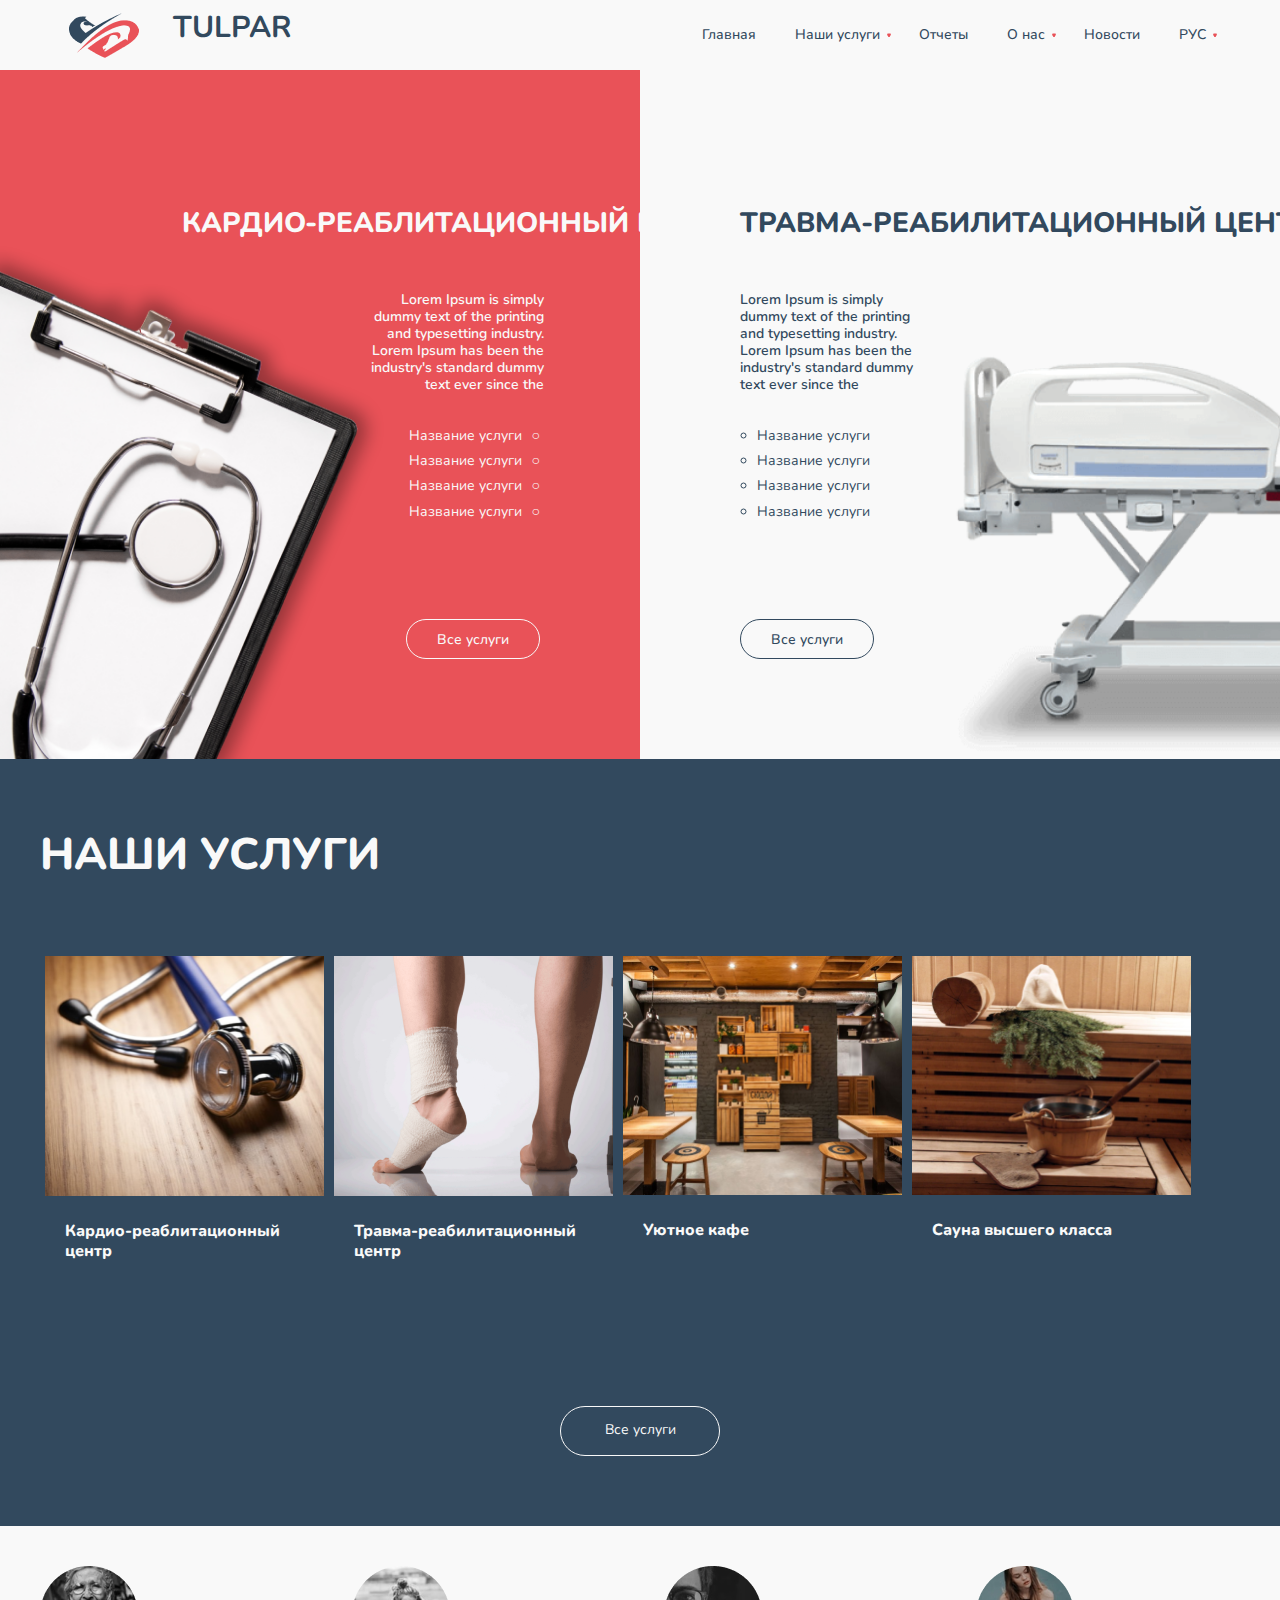
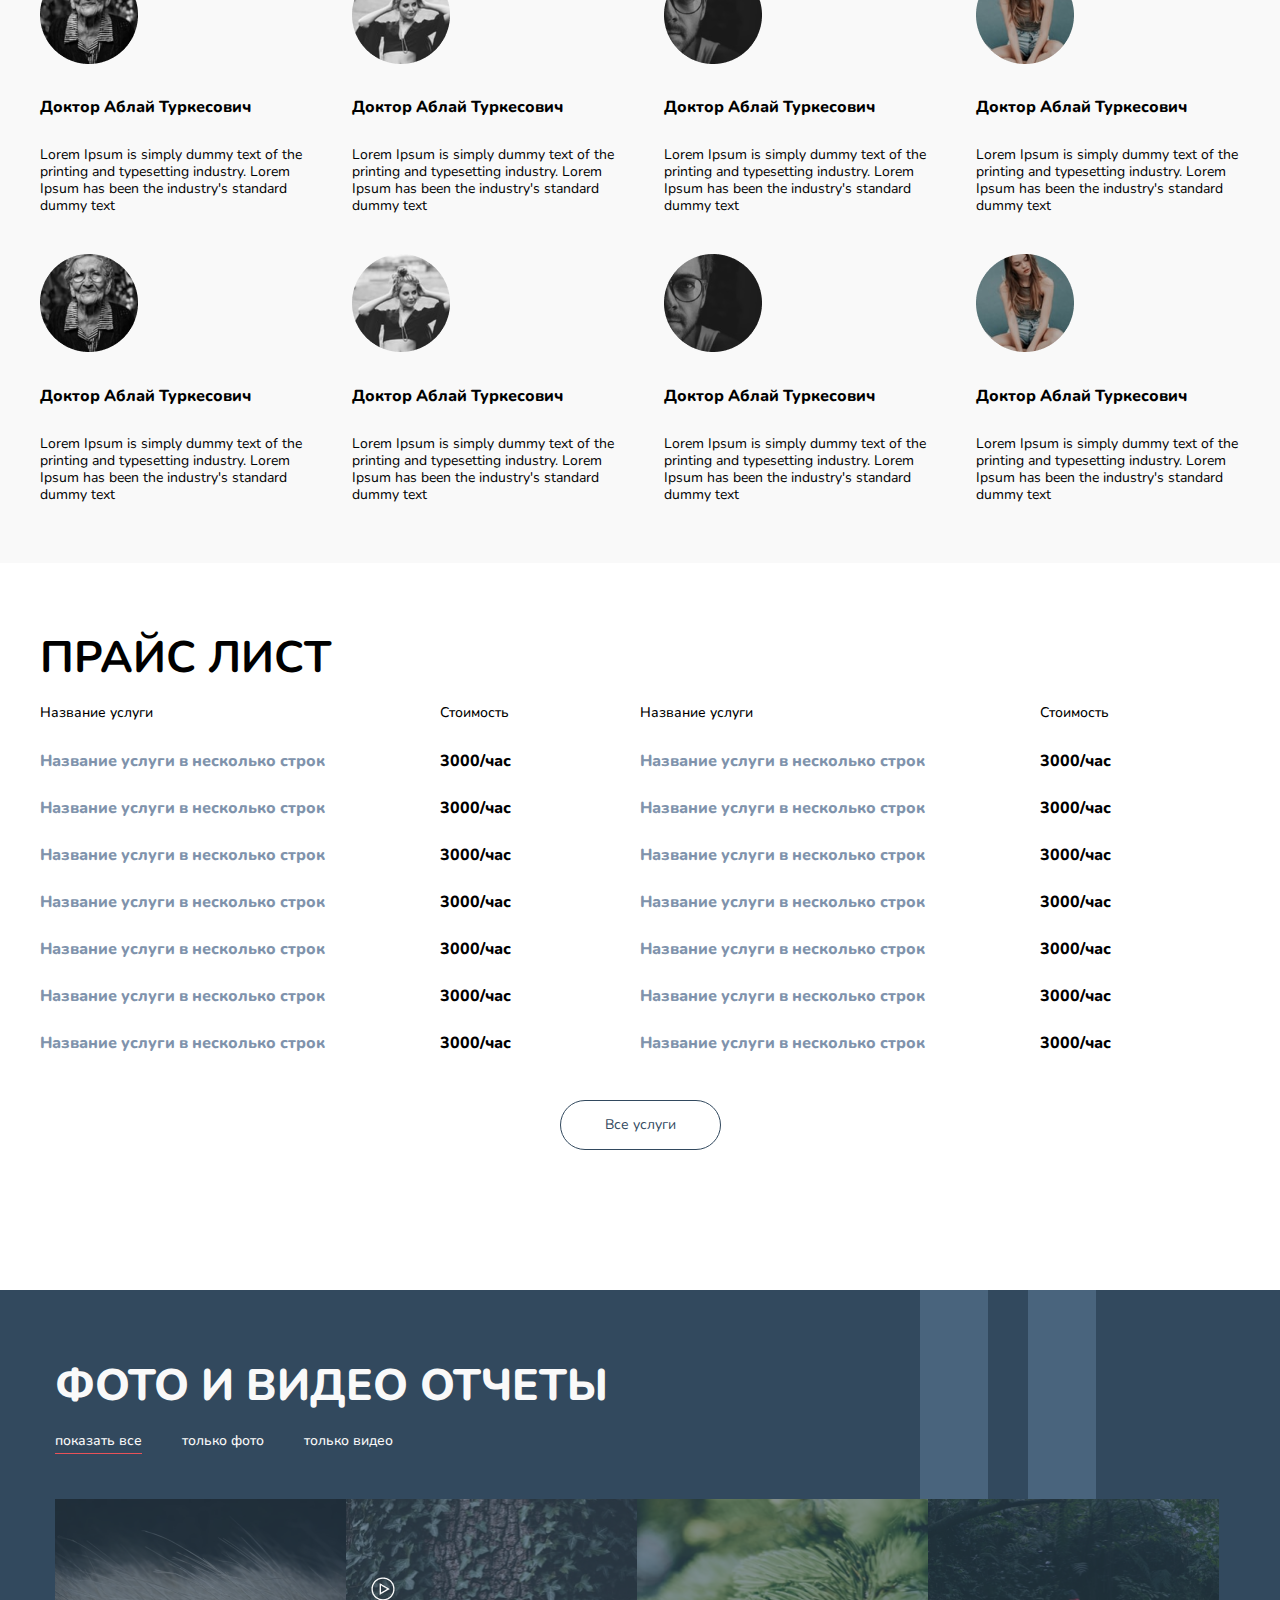
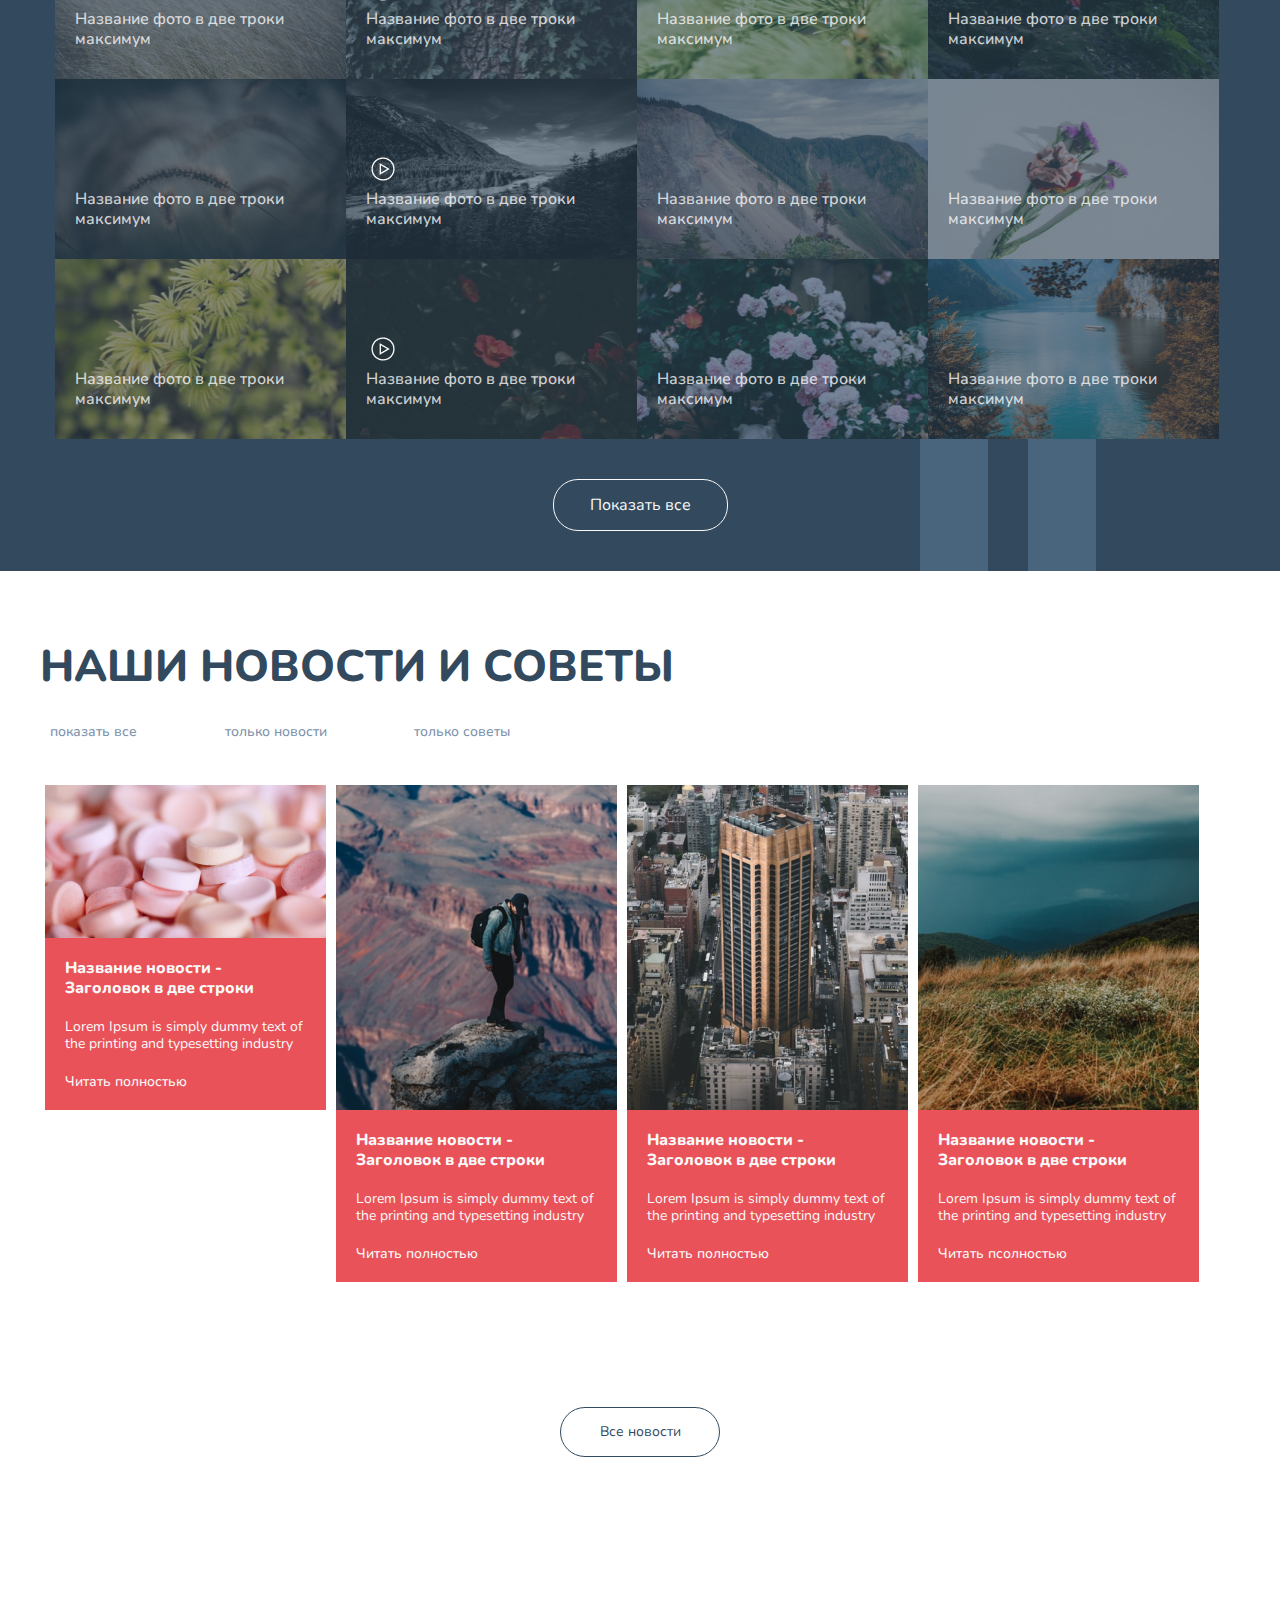
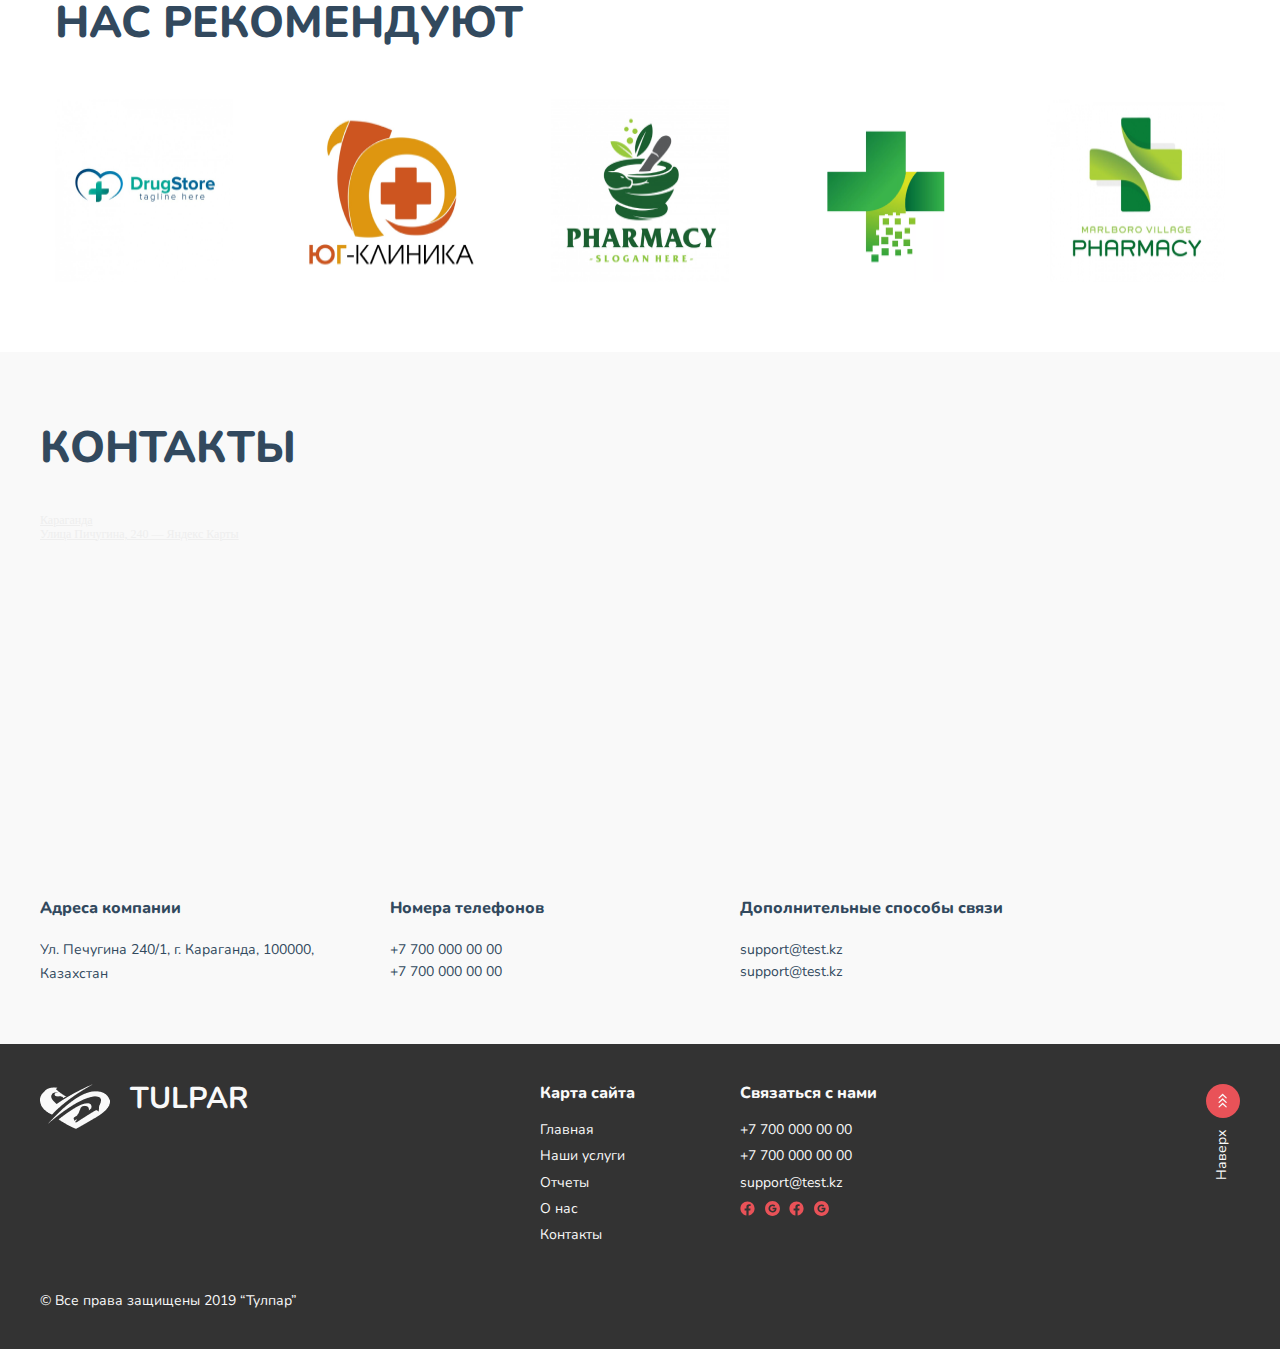
==== index.html @ 066be183 "add specialists, price, footer" ====
<!DOCTYPE html>
<html lang="ru/en">
  <head>
    <meta charset="UTF-8" />
    <meta http-equiv="X-UA-Compatible" content="IE=edge" />
    <meta name="viewport" content="width=device-width, initial-scale=1.0" />
    <title>Tulpar</title>
    <link rel="icon" href="assets/images/icon.png" type="image/png" />
    <link rel="stylesheet" href="assets/styles/normalize.css" />
    <link rel="stylesheet" href="assets/styles/style.css" />
    <link rel="preconnect" href="https://fonts.googleapis.com" />
    <link rel="preconnect" href="https://fonts.gstatic.com" crossorigin />
    <link
      href="https://fonts.googleapis.com/css2?family=Nunito+Sans:wght@400;600;800&family=Nunito:wght@500&display=swap"
      rel="stylesheet"
    />
  </head>

  <body>
    <header id="open" class="navbar">
      <div class="navbar__container">
        <div id="close" class="container_navbar">
          <div class="logo">
            <a href="#"><div class="logo-image2"></div></a>
            <a href="#"><span class="logo-name">Tulpar</span></a>
          </div>

          <div class="menu_body">
            <nav class="menu">
              <ul class="topmenu">
                <li><a href="#">Главная</a></li>
                <li>
                  <a href="#" class="arrow">Наши услуги</a>
                  <ul class="submenu">
                    <li>
                      <a href="#">Травма-реабилитационный центр</a>
                    </li>
                    <li>
                      <a href="#">Кардио-реаблитационный центр</a>
                    </li>
                    <li>
                      <a href="#">Травма-реабилитационный центр</a>
                    </li>
                    <li>
                      <a href="#">Кардио-реаблитационный центр</a>
                    </li>
                  </ul>
                </li>
                <li><a href="#">Отчеты</a></li>
                <li>
                  <a href="#" class="arrow">О нас</a>
                  <ul class="submenu">
                    <li><a href="#">#</a></li>
                    <li><a href="#">#</a></li>
                  </ul>
                </li>
                <li><a href="#">Новости</a></li>
                <li>
                  <a href="#" class="arrow">РУС</a>
                  <ul class="submenu">
                    <li><a href="#">КАЗ</a></li>
                    <!-- должна быть кнопка -->
                  </ul>
                </li>
              </ul>
            </nav>
          </div>
          <a href="#open" class="icon_menu">
            <span></span>
          </a>
          <a href="#close" class="close_icon_menu"> </a>
        </div>
      </div>
    </header>
    <!-- главный экран -->
    <main class="main_header">
      <div class="header_container">
        <div class="header_left">
          <h1 class="header_left_h1">Кардио-реаблитационный центр</h1>
          <p class="header_left_p">
            Lorem Ipsum is simply dummy text of the printing and typesetting
            industry. Lorem Ipsum has been the industry's standard dummy text
            ever since the
          </p>
          <ul class="header-ul">
            <li class="li_left">Название услуги</li>
            <li class="li_left">Название услуги</li>
            <li class="li_left">Название услуги</li>
            <li class="li_left">Название услуги</li>
          </ul>
          <button class="header_left_button">
            <a href="#">Все услуги</a>
          </button>
        </div>

        <div class="header_right">
          <h1 class="header_right_h1">Травма-реабилитационный центр</h1>
          <p class="header_right_p">
            Lorem Ipsum is simply dummy text of the printing and typesetting
            industry. Lorem Ipsum has been the industry's standard dummy text
            ever since the
          </p>
          <ul class="header-ul">
            <li>Название услуги</li>
            <li>Название услуги</li>
            <li>Название услуги</li>
            <li>Название услуги</li>
          </ul>
          <button class="header_right_button">
            <a href="#">Все услуги</a>
          </button>
        </div>
      </div>
    </main>
    <!-- главный экран -->

    <main class="container">
      <!-- "наши услуги"  -->
      <section class="section">
        <div class="section__services">
          <div class="container__services">
            <h1 class="subtitle__services">наши услуги</h1>
            <div class="services__columns">
              <div class="services__column">
                <div class="services__item">
                  <img
                    class="image"
                    src="assets/images/image3.png"
                    alt="Кардио-реаблитационный
                    центр"
                  />
                </div>
                <div class="columns__title">Кардио-реаблитационный центр</div>
                <div class="hover__item_first">
                  <div class="hover__title">
                    <div class="columns__title">
                      Кардио-реабилитационный центр
                    </div>
                    <div class="text">
                      Кардио-реабилитация представляет собой совокупность
                      восстанавливающих процедур и диагностических методик
                    </div>
                  </div>
                </div>
              </div>
              <div class="services__column">
                <div class="services__item">
                  <img
                    class="image"
                    src="assets/images/image4.png"
                    alt="Травма-реабилитационный
                центр"
                  />
                  <div class="columns__title">
                    Травма-реабилитационный центр
                  </div>
                </div>
                <div class="hover__item_second">
                  <div class="hover__title">
                    <div class="columns__title">
                      Травма-реабилитационный центр
                    </div>
                    <div class="text">Текст</div>
                  </div>
                </div>
              </div>
              <div class="services__column">
                <div class="services__item">
                  <img
                    class="image"
                    src="assets/images/image5.png"
                    alt="Уютное кафе"
                  />
                  <div class="columns__title">Уютное кафе</div>
                </div>
                <div class="hover__item_third">
                  <div class="hover__title">
                    <div class="columns__title">Уютное кафе</div>
                    <div class="text">Текст</div>
                  </div>
                </div>
              </div>
              <div class="services__column">
                <div class="services__item">
                  <img
                    class="image"
                    src="assets/images/image6.png"
                    alt="Сауна высшего класса"
                  />
                  <div class="columns__title">Сауна высшего класса</div>
                </div>
                <div class="hover__item_fourth">
                  <div class="hover__title">
                    <div class="columns__title">Сауна высшего класса</div>
                    <div class="text">Текст</div>
                  </div>
                </div>
              </div>
            </div>
            <!-- </div> class="services__columns" -->
            <div class="container__button">
              <button class="button">Все услуги</button>
            </div>
          </div>
        </div>
      </section>
      <!-- конец блока "наши услуги" -->
<!--наши специалисты-->
<div class="container-specialists">
  <div class="container-specialists__specialists">
      <div class="doc">
          <div class="doc-img">
              <img src="assets/images/photo1.png" alt="photo1"></div>
          <h3>Доктор Аблай Туркесович</h3>
          <p>Lorem Ipsum is simply dummy text of the printing and typesetting industry. Lorem Ipsum has been the
              industry's standard dummy text</p>
      </div>
      <div class="doc">
          <div class="doc-img">
              <img src="assets/images/photo2.png" alt="photo2"></div>
          <h3>Доктор Аблай Туркесович</h3>
          <p>Lorem Ipsum is simply dummy text of the printing and typesetting industry. Lorem Ipsum has been the
              industry's standard dummy text</p>
      </div>
      <div class="doc">
          <div class="doc-img">
              <img src="assets/images/photo3.png" alt="photo3"></div>
          <h3>Доктор Аблай Туркесович</h3>
          <p>Lorem Ipsum is simply dummy text of the printing and typesetting industry. Lorem Ipsum has been the
              industry's standard dummy text</p>
      </div>
      <div class="doc">
          <div class="doc-img">
              <img src="assets/images/photo4.png" alt="photo4"></div>
          <h3>Доктор Аблай Туркесович</h3>
          <p>Lorem Ipsum is simply dummy text of the printing and typesetting industry. Lorem Ipsum has been the
              industry's standard dummy text</p>
      </div>
      <div class="doc">
          <div class="doc-img">
              <img src="assets/images/photo1.png" alt="photo1"></div>
          <h3>Доктор Аблай Туркесович</h3>
          <p>Lorem Ipsum is simply dummy text of the printing and typesetting industry. Lorem Ipsum has been the
              industry's standard dummy text</p>
      </div>
      <div class="doc">
          <div class="doc-img">
              <img src="assets/images/photo2.png" alt="photo2"></div>
          <h3>Доктор Аблай Туркесович</h3>
          <p>Lorem Ipsum is simply dummy text of the printing and typesetting industry. Lorem Ipsum has been the
              industry's standard dummy text</p>
      </div>
      <div class="doc">
          <div class="doc-img">
              <img src="assets/images/photo3.png" alt="photo3"></div>
          <h3>Доктор Аблай Туркесович</h3>
          <p>Lorem Ipsum is simply dummy text of the printing and typesetting industry. Lorem Ipsum has been the
              industry's standard dummy text</p>
      </div>
      <div class="doc">
          <div class="doc-img">
              <img src="assets/images/photo4.png" alt="photo4"></div>
          <h3>Доктор Аблай Туркесович</h3>
          <p>Lorem Ipsum is simply dummy text of the printing and typesetting industry. Lorem Ipsum has been the
              industry's standard dummy text</p>
      </div>
  </div>
  <div class="container-specialists__adaptive">
      <div class="doc-top">
          <div class="doc">
              <div class="doc-img">
                  <img src="assets/images/photo1.png" alt="photo1"></div>
              <h3>Доктор Аблай Туркесович</h3>
              <p>Lorem Ipsum is simply dummy text of the printing and typesetting industry. Lorem Ipsum has
                  been the
                  industry's standard dummy text</p>
          </div>
          <div class="doc">
              <div class="doc-img">
                  <img src="assets/images/photo1.png" alt="photo1"></div>
              <h3>Доктор Аблай Туркесович</h3>
              <p>Lorem Ipsum is simply dummy text of the printing and typesetting industry. Lorem Ipsum has
                  been the
                  industry's standard dummy text</p>
          </div>
          <div class="doc">
              <div class="doc-img">
                  <img src="assets/images/photo1.png" alt="photo1"></div>
              <h3>Доктор Аблай Туркесович</h3>
              <p>Lorem Ipsum is simply dummy text of the printing and typesetting industry. Lorem Ipsum has
                  been the
                  industry's standard dummy text</p>
          </div>
      </div>
      <div class="doc-bottom">
          <button class="button-more">Подробнее</button>
      </div>
  </div>
</div>
<!--конец блока Наши специалисты-->
<!--прайс лист-->
<div class="container-pricelist">
  <div class="pricelist">
      <h1 class="title-price">Прайс лист</h1>
      <div class="pricelist-top">
          <div class="name1">
              <span class="service-top">Название услуги</span>
              <span class="service">Название услуги в несколько строк</span>
              <span class="service">Название услуги в несколько строк</span>
              <span class="service">Название услуги в несколько строк</span>
              <span class="service">Название услуги в несколько строк</span>
              <span class="service">Название услуги в несколько строк</span>
              <span class="service">Название услуги в несколько строк</span>
              <span class="service">Название услуги в несколько строк</span>
          </div>
          <div class="price1">
              <span class="cost-top">Стоимость</span>
              <span class="cost">3000/час</span>
              <span class="cost">3000/час</span>
              <span class="cost">3000/час</span>
              <span class="cost">3000/час</span>
              <span class="cost">3000/час</span>
              <span class="cost">3000/час</span>
              <span class="cost">3000/час</span>
          </div>
          <div class="name2">
              <span class="service-top">Название услуги</span>
              <span class="service">Название услуги в несколько строк</span>
              <span class="service">Название услуги в несколько строк</span>
              <span class="service">Название услуги в несколько строк</span>
              <span class="service">Название услуги в несколько строк</span>
              <span class="service">Название услуги в несколько строк</span>
              <span class="service">Название услуги в несколько строк</span>
              <span class="service">Название услуги в несколько строк</span>
          </div>
          <div class="price2">
              <span class="cost-top">Стоимость</span>
              <span class="cost">3000/час</span>
              <span class="cost">3000/час</span>
              <span class="cost">3000/час</span>
              <span class="cost">3000/час</span>
              <span class="cost">3000/час</span>
              <span class="cost">3000/час</span>
              <span class="cost">3000/час</span>
          </div>
      </div>
      <div class="pricelist-bottom">
          <button class="button-service">Все услуги</button>
      </div>
  </div>
</div>
<!--конец блока Прайс лист-->
      <!-- фото и видео -->
      <section class="content">
        <div class="content__container">
          <div class="content_body">
            <div class="tab-container">
              <h1>фото и видео отчеты</h1>
              <div class="tab-wrapper">
                <input type="radio" name="tab" id="tab1" checked />
                <label class="tab-label" for="tab1" nth="1">показать все</label>
                <div class="tab-item" id="tab-content1">
                  <div class="item_image">
                    <img src="assets/images/image7.png" alt="nature" />
                    <p class="title_image">
                      Название фото в две троки максимум
                    </p>
                    <div class="overlay"></div>
                    <div class="zoom_button"><a href="#"> Увеличить </a></div>
                  </div>
                  <div class="item_image">
                    <img src="assets/images/image8.png" alt="nature" />
                    <div class="item_video"></div>
                    <p class="title_image">
                      Название фото в две троки максимум
                    </p>
                    <div class="overlay"></div>
                    <div class="zoom_button"><a href="#"> Увеличить </a></div>
                  </div>
                  <div class="item_image">
                    <img src="assets/images/image9.png" alt="nature" />
                    <p class="title_image">
                      Название фото в две троки максимум
                    </p>
                    <div class="overlay"></div>
                    <div class="zoom_button"><a href="#"> Увеличить </a></div>
                  </div>
                  <div class="item_image">
                    <img src="assets/images/image9_10.png" alt="nature" />
                    <p class="title_image">
                      Название фото в две троки максимум
                    </p>
                    <div class="overlay"></div>
                    <div class="zoom_button"><a href="#"> Увеличить </a></div>
                  </div>
                  <div class="item_image">
                    <img src="assets/images/image10.png" alt="nature" />
                    <p class="title_image">
                      Название фото в две троки максимум
                    </p>
                    <div class="overlay"></div>
                    <div class="zoom_button"><a href="#"> Увеличить </a></div>
                  </div>
                  <div class="item_image">
                    <img src="assets/images/image11.png" alt="nature" />
                    <div class="item_video"></div>
                    <p class="title_image">
                      Название фото в две троки максимум
                    </p>
                    <div class="overlay"></div>
                    <div class="zoom_button"><a href="#"> Увеличить </a></div>
                  </div>
                  <div class="item_image">
                    <img src="assets/images/image12.png" alt="nature" />
                    <p class="title_image">
                      Название фото в две троки максимум
                    </p>
                    <div class="overlay"></div>
                    <div class="zoom_button"><a href="#"> Увеличить </a></div>
                  </div>
                  <div class="item_image">
                    <img src="assets/images/image13.png" alt="flowers" />
                    <p class="title_image">
                      Название фото в две троки максимум
                    </p>
                    <div class="overlay"></div>
                    <div class="zoom_button"><a href="#"> Увеличить </a></div>
                  </div>
                  <div class="item_image">
                    <img src="assets/images/image14.png" alt="flowers" />
                    <p class="title_image">
                      Название фото в две троки максимум
                    </p>
                    <div class="overlay"></div>
                    <div class="zoom_button"><a href="#"> Увеличить </a></div>
                  </div>
                  <div class="item_image">
                    <img src="assets/images/image15.png" alt="flowers" />
                    <div class="item_video"></div>
                    <p class="title_image">
                      Название фото в две троки максимум
                    </p>
                    <div class="overlay"></div>
                    <div class="zoom_button"><a href="#"> Увеличить </a></div>
                  </div>
                  <div class="item_image">
                    <img src="assets/images/image16.png" alt="flowers" />
                    <p class="title_image">
                      Название фото в две троки максимум
                    </p>
                    <div class="overlay"></div>
                    <div class="zoom_button"><a href="#"> Увеличить </a></div>
                  </div>
                  <div class="item_image">
                    <img src="assets/images/image17.png" alt="nature" />
                    <p class="title_image">
                      Название фото в две троки максимум
                    </p>
                    <div class="overlay"></div>
                    <div class="zoom_button"><a href="#"> Увеличить </a></div>
                  </div>
                </div>

                <input type="radio" name="tab" id="tab2" />
                <label class="tab-label" for="tab2" nth="2">только фото</label>
                <div class="tab-item" id="tab-content2">
                  <div class="item_image">
                    <img src="assets/images/image7.png" alt="nature" />
                    <p class="title_image">
                      Название фото в две троки максимум
                    </p>
                    <div class="overlay"></div>
                    <div class="zoom_button"><a href="#"> Увеличить </a></div>
                  </div>
                  <div class="item_image">
                    <img src="assets/images/image9.png" alt="nature" />
                    <p class="title_image">
                      Название фото в две троки максимум
                    </p>
                    <div class="overlay"></div>
                    <div class="zoom_button"><a href="#"> Увеличить </a></div>
                  </div>
                  <div class="item_image">
                    <img src="assets/images/image9_10.png" alt="nature" />
                    <p class="title_image">
                      Название фото в две троки максимум
                    </p>
                    <div class="overlay"></div>
                    <div class="zoom_button"><a href="#"> Увеличить </a></div>
                  </div>
                  <div class="item_image">
                    <img src="assets/images/image10.png" alt="nature" />
                    <p class="title_image">
                      Название фото в две троки максимум
                    </p>
                    <div class="overlay"></div>
                    <div class="zoom_button"><a href="#"> Увеличить </a></div>
                  </div>
                  <div class="item_image">
                    <img src="assets/images/image12.png" alt="nature" />
                    <p class="title_image">
                      Название фото в две троки максимум
                    </p>
                    <div class="overlay"></div>
                    <div class="zoom_button"><a href="#"> Увеличить </a></div>
                  </div>
                  <div class="item_image">
                    <img src="assets/images/image13.png" alt="flowers" />
                    <p class="title_image">
                      Название фото в две троки максимум
                    </p>
                    <div class="overlay"></div>
                    <div class="zoom_button"><a href="#"> Увеличить </a></div>
                  </div>
                  <div class="item_image">
                    <img src="assets/images/image14.png" alt="flowers" />
                    <p class="title_image">
                      Название фото в две троки максимум
                    </p>
                    <div class="overlay"></div>
                    <div class="zoom_button"><a href="#"> Увеличить </a></div>
                  </div>
                  <div class="item_image">
                    <img src="assets/images/image16.png" alt="flowers" />
                    <p class="title_image">
                      Название фото в две троки максимум
                    </p>
                    <div class="overlay"></div>
                    <div class="zoom_button"><a href="#"> Увеличить </a></div>
                  </div>
                  <div class="item_image">
                    <img src="assets/images/image17.png" alt="nature" />
                    <p class="title_image">
                      Название фото в две троки максимум
                    </p>
                    <div class="overlay"></div>
                    <div class="zoom_button"><a href="#"> Увеличить </a></div>
                  </div>
                </div>

                <input type="radio" name="tab" id="tab3" />
                <label class="tab-label" for="tab3" nth="3">только видео</label>
                <div class="tab-item" id="tab-content3">
                  <div class="item_image">
                    <img src="assets/images/image8.png" alt="nature" />
                    <div class="item_video"></div>
                    <p class="title_image">
                      Название фото в две троки максимум
                    </p>
                    <div class="overlay"></div>
                    <div class="zoom_button"><a href="#"> Увеличить </a></div>
                  </div>
                  <div class="item_image">
                    <img src="assets/images/image11.png" alt="nature" />
                    <div class="item_video"></div>
                    <p class="title_image">
                      Название фото в две троки максимум
                    </p>
                    <div class="overlay"></div>
                    <div class="zoom_button"><a href="#"> Увеличить </a></div>
                  </div>
                  <div class="item_image">
                    <img src="assets/images/image15.png" alt="flowers" />
                    <div class="item_video"></div>
                    <p class="title_image">
                      Название фото в две троки максимум
                    </p>
                    <div class="overlay"></div>
                    <div class="zoom_button"><a href="#"> Увеличить </a></div>
                  </div>
                </div>
              </div>

              <div class="button__container">
                <button class="tab-container_button">
                  <a href="#">Показать все</a>
                </button>
              </div>
            </div>
          </div>
        </div>
      </section>
      <!-- фото и видео -->

      <!-- "наши новости и советы" -->
      <section class="section__news">
        <div class="container__services">
          <h1 class="subtitle__services">наши новости и советы</h1>
          <div class="link">
            <a href="#">показать все</a>
            <a href="#">только новости</a>
            <a href="#">только советы</a>
          </div>

          <div class="services__columns">
            <div class="column__news">
              <img class="image__news" src="assets/images/Tabl.png" alt="" />
              <div class="block__bg">
                <div class="columns__title">
                  Название новости - <br />Заголовок в две строки
                </div>
                <div class="text">
                  Lorem Ipsum is simply dummy text of the printing and
                  typesetting industry
                </div>
                <a class="all" href="#">Читать полностью</a>
              </div>
            </div>

            <div class="column__news">
              <img class="image__news" src="assets/images/image19.png" alt="" />
              <div class="block__news">
                <div class="columns__title">
                  Название новости - <br />Заголовок в две строки
                </div>
                <div class="text">
                  Lorem Ipsum is simply dummy text of the printing and
                  typesetting industry
                </div>
                <a class="all" href="#">Читать полностью</a>
              </div>
            </div>

            <div class="column__news">
              <img class="image__news" src="assets/images/image20.png" alt="" />
              <div class="block__news">
                <div class="columns__title">
                  Название новости - <br />Заголовок в две строки
                </div>
                <div class="text">
                  Lorem Ipsum is simply dummy text of the printing and
                  typesetting industry
                </div>
                <a class="all" href="#">Читать полностью</a>
              </div>
            </div>

            <div class="column__news">
              <img class="image__news" src="assets/images/image21.png" alt="" />
              <div class="block__news">
                <div class="columns__title">
                  Название новости - <br />Заголовок в две строки
                </div>
                <div class="text">
                  Lorem Ipsum is simply dummy text of the printing and
                  typesetting industry
                </div>
                <a class="all" href="#">Читать пcолностью</a>
              </div>
            </div>
          </div>
          <div class="container__button">
            <button class="button">Все новости</button>
          </div>
        </div>
      </section>
      <!-- конец  "наши новости и советы"  -->
    </main>

    <!-- рекомендации -->
    <section class="recommendation">
      <div class="recommendation__container">
        <div class="recommend_container">
          <h1>Нас рекомендуют</h1>
          <div class="recommend_container_images">
            <div class="container_images">
              <img src="assets/images/image22.png" alt="pharmacy" />
            </div>
            <div class="container_images">
              <img src="assets/images/image23.png" alt="pharmacy" />
            </div>
            <div class="container_images">
              <img src="assets/images/image24.png" alt="pharmacy" />
            </div>
            <div class="container_images">
              <img src="assets/images/image25.png" alt="pharmacy" />
            </div>
            <div class="container_images">
              <img src="assets/images/image26.png" alt="pharmacy" />
            </div>
          </div>
        </div>
      </div>
    </section>
    <!-- рекомендации -->

    <!-- контакты и карта -->
    <section class="container_map">
      <div class="map__container">
        <div class="container_map_container">
          <h1>Контакты</h1>
          <div id="map">
            <div style="position: relative; overflow: hidden">
              <a
                href="https://yandex.ru/maps/164/karaganda/?utm_medium=mapframe&utm_source=maps"
                style="
                  color: #eee;
                  font-size: 12px;
                  position: absolute;
                  top: 0px;
                "
                >Караганда</a
              >
              <a
                href="https://yandex.ru/maps/164/karaganda/house/Y0oYdwdjTUAFQFpjfXRxcHhrZQ==/?ll=73.105925%2C49.800929&utm_medium=mapframe&utm_source=maps&z=14.69"
                style="
                  color: #eee;
                  font-size: 12px;
                  position: absolute;
                  top: 14px;
                "
                >Улица Пичугина, 240 — Яндекс Карты</a
              >
              <iframe
                src="https://yandex.ru/map-widget/v1/-/CCUBFJxkXC"
                width="1170"
                height="360"
                frameborder="0"
                allowfullscreen="true"
                style="position: relative"
              >
              </iframe>
            </div>
          </div>

          <div class="contacs">
            <div class="contacs_section">
              <h3>Адреса компании</h3>
              <p>Ул. Печугина 240/1, г. Караганда, 100000, Казахстан</p>
            </div>
            <div class="contacs_section">
              <h3>Номера телефонов</h3>
              <p>+7 700 000 00 00</p>
              <p>+7 700 000 00 00</p>
            </div>
            <div class="contacs_section_3">
              <h3>Дополнительные способы связи</h3>
              <p>support@test.kz</p>
              <p>support@test.kz</p>
            </div>
          </div>
        </div>
      </div>
    </section>
    <!-- контакты и карта -->
<!--футер-->
<footer class="container_dark">
  <div class="footer">
      <div class="footer__top">
          <div class="logo">
              <div class="logo-image4">
                  <img src="assets/images/logo4.png" alt="logo4">
              </div>
              <span class="logo-name">Tulpar</span>
          </div>
          <div class="footer__column-about">
              <h3>Карта сайта</h3>
              <ul class="about-connect">
                  <li class="about-connect__item"><a href="#">Главная</a></li>
                  <li class="about-connect__item"><a href="#">Наши услуги</a></li>
                  <li class="about-connect__item"><a href="#">Отчеты</a></li>
                  <li class="about-connect__item"><a href="#">О нас</a></li>
                  <li class="about-connect__item"><a href="#">Контакты</a></li>
              </ul>
          </div>
          <div class="footer__column-connect">
              <h3>Связаться с нами</h3>
              <ul class="about-connect">
                  <li class="about-connect__item"><a href="#">+7 700 000 00 00</a></li>
                  <li class="about-connect__item"><a href="#">+7 700 000 00 00</a></li>
                  <li class="about-connect__item"><a href="#">support@test.kz</a></li>
                  <ul class="social">
                      <li><a class="social__facebook" href="#"></a></li>
                      <li><a class="social__google" href="#"></a></li>
                      <li><a class="social__facebook" href="#"></a></li>
                      <li><a class="social__google" href="#"></a></li>
                  </ul>
              </ul>
          </div>
          <div class="footer__box-up">
              <a href="#" class="scroll-to-top">
                      <img src="assets/images/button-up.svg" alt="button-up">
                      <span class="up">Наверх</span></a>
          </div>
      </div>
      <div class="footer__bottom">&copy; Все права защищены 2019 “Тулпар”
      </div>
  </div>
</footer>
  </body>
</html>
---- assets/styles/style.css ----
.container {
  max-width: 1400px;
  margin: 0 auto;
  font-family: "Nunito", sans-serif;
}

[class*="__container"] {
  max-width: 1170px;
  margin: 0 auto;
}

/* навбар */
.container_navbar {
  display: flex;
  justify-content: space-between;
  align-items: center;
}

.logo {
  flex: 50%;
  display: flex;
  align-items: center;
}

.logo a {
  text-decoration: none;
  color: #32495e;
}

.logo-image2 {
  width: 70px;
  height: 45px;
  margin: 0 14px;
  background-image: url(../images/logo2.png);
}

.logo-name {
  text-transform: uppercase;
  font-family: "Nunito", sans-serif;
  font-weight: 700;
  font-size: 30px;
  line-height: 30px;
}

.navbar {
  background: #f9f9f9;
}

.container_navbar {
  display: flex;
  justify-content: space-between;
  background: #f9f9f9;
}

.menu_body {
  flex: 50%;
  padding: 0;
}

.menu ul {
  list-style: none;
}

.menu > ul {
  display: flex;
  justify-content: space-around;
  padding: 0 0 0 43px;
}

.menu > ul li a {
  display: block;
  padding: 10px 13px;
  font-family: "Nunito", sans-serif;
  font-weight: 500;
  font-size: 14px;
  line-height: 18px;
  text-decoration: none;
  color: #32495e;
}

.menu a:hover {
  background: #32495e;
  color: #f9f9f9;
  transition: 0.2s ease;
}

.menu li ul {
  display: none;
  position: absolute;
  max-width: 210px;
  background: #f9f9f9;
}

.menu li:hover > ul {
  display: block;
}

.arrow {
  position: relative;
}

.arrow::after {
  content: url(../images/image_menu.png);
  position: absolute;
  margin: 0 7px;
  margin-top: -2px;
}

.close_icon_menu,
.icon_menu {
  display: none;
}

@media screen and (max-width: 1200px) {
  .menu > ul {
    padding: 0;
  }
  .menu > ul li a {
    padding: 10px;
  }
}

@media screen and (max-width: 992px) {
  .logo {
    flex: 30%;
  }

  .logo-name {
    font-size: 17px;
    line-height: 30px;
  }

  .logo-image2 {
    margin: 0;
    background-size: 64.54%;
    background-repeat: no-repeat;
    background-position: center;
  }

  .menu_body {
    flex: 70%;
  }

  .menu > ul li a {
    font-size: 12px;
    line-height: 18px;
  }
}

@media screen and (max-width: 650px) {
  .icon_menu {
    position: absolute;
    display: flex;
    flex-direction: column;
    justify-content: space-between;
    align-items: center;
    flex: 0 0 30px;
    height: 21px;
    right: 0;
    margin: 0 0 0 20px;
    padding: 12px 10px;
    background: #32495e;
  }

  .icon_menu::before,
  .icon_menu::after {
    content: "";
    background: #f1f6ff;
    height: 2px;
    width: 26px;
  }

  .icon_menu span {
    height: 2px;
    width: 26px;
    background: #f1f6ff;
  }

  .close_icon_menu {
    display: flex;
    position: relative;
    flex: 0 0 30px;
    height: 100%;
    margin: 0 5px 0 20px;
  }

  .close_icon_menu::before,
  .close_icon_menu::after {
    content: "";
    position: absolute;
    top: 50%;
    left: 0;
    width: 100%;
    height: 2px;
    background: #32495e;
  }

  .close_icon_menu::before {
    transform: rotate(45deg);
  }

  .close_icon_menu::after {
    transform: rotate(-45deg);
  }

  .menu {
    display: none;
    position: absolute;
    top: 45px;
    right: 0;
    width: 200px;
    max-height: 416px;
    overflow: auto;
    background: #32495e;
  }

  .navbar:target .menu {
    display: block;
  }

  .navbar:target .icon_menu {
    display: none;
  }

  .navbar:target .close-icon_menu {
    display: flex;
  }

  .menu > ul {
    flex-direction: column;
    justify-content: center;
    align-items: center;
    margin: 50px 35px 50px 64px;
  }

  .menu > ul li a {
    color: #f1f6ff;
    padding: 13px 0;
  }

  .submenu a:hover {
    text-decoration: underline;
  }
}

/* конец навбара */

/* главный экран */
.header_container {
  display: flex;
  font-family: "Nunito", sans-serif;
  background: linear-gradient(to right, #e95258 50%, #f9f9f9 50%);
}

.header_container a {
  text-decoration: none;
}

.header_left {
  flex-grow: 1;
  text-align: right;
  background: url(../images/image1.png) no-repeat;
  background-position: left bottom;
  background-size: 60%;
  color: #f9f9f9;
}

.header_right {
  flex-grow: 1;
  background: url(../images/image2.png) no-repeat;
  background-position: right bottom;
  background-size: 64%;
  color: #32495e;
}

.header_left_h1,
.header_right_h1 {
  margin: 135px 0 50px 0;
  font-weight: 800;
  font-size: 28px;
  line-height: 36px;
  text-transform: uppercase;
}

.header_left_h1 {
  padding: 0 100px 0 15%;
}

.header_right_h1 {
  padding: 0 15% 0 100px;
}

.header_left_p,
.header_right_p {
  font-weight: 600;
  font-size: 14px;
  line-height: 17px;
}

.header_left_p {
  width: 30%;
  padding: 0 100px 0 55%;
}

.header_right_p {
  width: 30%;
  padding: 0 50% 0 100px;
}

.header-ul {
  margin: 30px 0 95px 0;
  padding: 0 0 0 117px;
  font-weight: 400;
  font-size: 14px;
  line-height: 1.8;
  list-style-type: circle;
}

.li_left {
  padding-right: 100px;
  list-style: none;
  text-align: right;
}

.li_left:after {
  content: "\25CB";
  padding-left: 10px;
}

button {
  box-sizing: border-box;
  border-radius: 25px;
  padding: 10px 30px;
  margin: 0 0 100px 0;
  text-align: center;
  background-color: unset;
}

/* .header_left button:hover {
  background-color: #f9f9f9;
  color: #e95258;
  transition: 0.2s ease;
} */

.header_left_button {
  margin-right: 100px;
  border: 1px solid #f9f9f9;
}

.header_left_button a,
.header_right_button a {
  font-family: "Nunito", sans-serif;
  font-style: normal;
  font-weight: 500;
  font-size: 14px;
  line-height: 17px;
}

.header_left_button a {
  color: #f9f9f9;
}
.header_right_button a {
  color: #32495e;
}

.header_right_button {
  margin-left: 100px;
  border: 1px solid #32495e;
}

/* .header_right_button:hover {
  background: #e95258;
  color: #f1f6ff;
  transition: 0.2s ease;
} */

@media screen and (max-width: 1200px) {
  .header_left_p {
    padding: 0 100px 0 51%;
  }
}

@media screen and (max-width: 992px) {
  .header_left {
    background: url(../images/image1_1.png) no-repeat;
    background-position: left bottom;
    background-size: 40%;
  }

  .header_right {
    background: url(../images/image2_2.png) no-repeat;
    background-position: right bottom;
    background-size: 55%;
  }

  .header_left_h1,
  .header_right_h1 {
    font-size: 18px;
    line-height: 24px;
    margin: 86px 0 26px 0;
  }

  .header_left_h1 {
    padding: 0 48px 0 15px;
  }

  .header_right_h1 {
    padding: 0 15px 0 48px;
  }

  .header_left_p,
  .header_right_p {
    margin: 0 0 20px 0;
    font-size: 12px;
    line-height: 15px;
  }

  .header_left_p {
    width: 70%;
    padding: 0 48px 0 15%;
  }

  .header_right_p {
    width: 70%;
    padding: 0 15% 0 48px;
  }

  .header-ul {
    margin: 26px 0 46px 0;
    padding: 0 0 0 65px;
    font-size: 12px;
    line-height: 1.8;
  }

  .li_left {
    padding-right: 48px;
  }

  .header_left_button {
    margin-right: 48px;
  }

  .header_right_button {
    margin-left: 48px;
  }
}

@media screen and (max-width: 530px) {
  .header_container {
    flex-wrap: wrap;
    background: linear-gradient(#e95258 50%, #f9f9f9 50%);
  }

  .header_left,
  .header_right {
    text-align: left;
    background-image: none;
  }

  .header_left_h1,
  .header_right_h1 {
    font-size: 16px;
    line-height: 24px;
    padding: 0 15px;
    margin: 30px 0 15px 0;
  }

  .header_left_p,
  .header_right_p {
    width: 90%;
    margin: 0 0 20px 0;
    padding: 0 15px;
    font-size: 12px;
    line-height: 15px;
  }

  .header-ul {
    margin: 25px 0 30px 0;
    padding: 0 0 0 30px;
    font-size: 12px;
    line-height: 15px;
  }

  .header-ul li {
    margin-bottom: 8px;
  }

  .li_left {
    list-style: circle;
    text-align: left;
  }

  .li_left:after {
    content: none;
  }

  .header_left_button,
  .header_right_button {
    margin: 0 0 30px 15px;
  }

  .header_left_button a,
  .header_right_button a {
    font-size: 12px;
    line-height: 15px;
  }
}
/* конец главного экрана */

/*  блок "наши услуги" */

.columns__title {
  font-weight: 800;
  font-size: 16px;
  line-height: 20px;
  margin: 20px;
}

.text {
  font-weight: 400;
  font-size: 14px;
  line-height: 17px;
  margin: 20px;
  margin-right: 0;
}

.subtitle__services {
  margin-top: 70px;
  font-weight: 800;
  font-size: 44px;
  line-height: 52px;
}

.section {
  width: 100%;
  height: 100%;
  color: #f9f9f9;
}

.section__services {
  background-color: #32495e;
  font-family: "Nunito", sans-serif;
}

.container__services {
  display: flex;
  flex-direction: column;
  flex-wrap: wrap;
  max-width: 1200px;
  padding: 0 15px;
  margin: 0 auto;
}

.services__columns {
  display: flex;
  flex-wrap: wrap;
  align-items: flex-start;
  margin-top: 50px;
}

@media screen and (max-width: 1200px) {
  .services__columns {
    max-width: 970px;
  }
}

@media screen and (max-width: 992px) {
  .services__columns {
    max-width: 750px;
  }
}

@media screen and (max-width: 767px) {
  .services__columns {
    max-width: none;
  }
}

.image {
  width: 100%;
  max-height: 240px;
}

.services__column {
  position: relative;
  display: block;
  margin: 5px;
  max-width: 279px;
  cursor: pointer;
}

.hover__item_first,
.hover__item_second,
.hover__item_third,
.hover__item_fourth {
  opacity: 0;
  position: absolute;
  top: 0;
  left: 0;
  right: 0;
  bottom: 0;
  background: rgba(50, 73, 94, 0.6);
  display: flex;
  flex-direction: column;
  transition: opacity 0.5s ease;
}

.hover__title {
  background-color: #e95258;
  height: 50%;
}

.services__column:hover .hover__item_first {
  opacity: 1;
}

.services__column:hover .hover__item_second {
  opacity: 1;
}

.services__column:hover .hover__item_third {
  opacity: 1;
}

.services__column:hover .hover__item_fourth {
  opacity: 1;
}

.hover__item_first::before {
  content: url("assets/styles/Vector6.svg");
  display: flex;
  margin: auto;
}

.hover__item_second::before {
  content: url("assets/styles/Vector8.svg");
  display: flex;
  margin: auto;
}

.hover__item_third::before {
  content: url("assets/styles/Vector7.svg");
  display: flex;
  margin: auto;
}

.hover__item_fourth::before {
  content: url("assets/styles/Vector9.svg");
  display: flex;
  margin: auto;
}

.button {
  border: 1px solid #f9f9f9;
  box-sizing: border-box;
  border-radius: 25px;
  margin-bottom: 70px;
  margin-top: 120px;
  font-style: normal;
  font-weight: 400;
  font-size: 14px;
  width: 160px;
  height: 50px;
  background: transparent;
  color: #f9f9f9;
}

.button:hover {
  background-color: #e95258;
  transition: background-color 0.6s;
}

.container__button {
  display: flex;
  justify-content: center;
  max-width: 1200px;
}

/* конец блока "наши услуги" */

/* наши специалисты */

h3 {
  margin-bottom: 20px;
  font-size: 16px;
  font-weight: 800;
}

p {
  margin: 10px 0 0 0;
  font-weight: 400;
  font-size: 14px;
  line-height: 17px;
}

.container-specialists {
  display: block;
  box-sizing: border-box;
  background-color: #F9F9F9;
}

.container-specialists__specialists {
  max-width: 1200px;
  margin: 0 auto;
  padding: 0px 15px 60px 15px;
  display: flex;
  flex-wrap: wrap;
  justify-content: space-between;
}

.doc {
  width: 22%;
  padding-top: 40px;
  display: flex;
  flex-direction: column;
}

.doc>h3 {
  margin-top: 30px;
}

.container-specialists__adaptive {
  display: none;
}

@media (max-width: 1200px) {
  .container-specialists__specialists {
      max-width: 970px;
  }
}

@media (max-width: 992px) {
  .container-specialists__specialists {
      display: none;
  }

  .container-specialists__adaptive {
      max-width: 750px;
      margin: 0 auto;
      padding: 0 15px 60px 15px;
      display: block;
  }

  .doc-top {
      height: 70%;
      display: flex;
      flex-wrap: wrap;
      justify-content: space-between;
  }

  .doc {
      width: 32%;
      padding-top: 26px;
      display: flex;
      flex-direction: column;
  }

  .doc-bottom {
      height: 30%;
      padding-top: 26px;
      display: flex;
      justify-content: center;
  }

  .button-more {
      padding: 13px 27px 13px 27px;
      display: inline-block;
      text-align: center;
      font-size: 12px;
      background-color: #F9F9F9;
      color: #32495E;
      border: 1px solid #32495E;
      box-sizing: border-box;
      border-radius: 25px;
      cursor: pointer;
  }
}

@media (max-width: 767px) {
  .container-specialists__specialists {
      max-width: 970px;
  }

  .container-specialists__adaptive {
      max-width: none;
      margin: 0;
      padding: 0 15px 30px 15px;
      display: block;
      justify-content: center;
  }

  .doc {
      width: 90%;
      padding-top: 30px;
  }

  .doc>h3 {
      margin-top: 15px;
      margin-bottom: 15px;
      font-size: 12px;
  }

  p {
      font-size: 12px;
  }

}
/* конец блока Наши специалисты */

/*Прайс лист*/
h1 {
  width: 100%;
  margin-top: 0;
  margin-bottom: 20px;
  font-size: 44px;
  font-weight: 800 bolder;
  text-transform: uppercase;
}

.container-pricelist {
  display: block;
  box-sizing: border-box;
  background-color: #FFFFFF;
}

.pricelist {
  max-width: 1200px;
  margin: 0 auto;
  padding: 70px 15px 40px 15px;
  display: block;
}

.pricelist-top {
  margin: 0;
  padding: 0;
  width: 100%;
  display: grid;
  grid-template-columns: 2fr 1fr 2fr 1fr;
}

.name1,
.name2,
.price1,
.price2 {
  display: grid;
  grid-template-rows: repeat(8, 1fr);
}

.service-top,
.cost-top {
  padding-bottom: 30px;
  font-weight: 500;
  font-size: 14px;
  line-height: 17px;
}

.service,
.cost {
  padding-bottom: 20px;
  font-weight: 800;
  font-size: 16px;
  line-height: 20px;
}

.service {
  color: #8093AC;
}

.pricelist-bottom {
  height: 30%;
  width: 100%;
  padding-top: 20px;
  display: flex;
  justify-content: center;
}

.button-service {
  padding: 16px 44px 16px 44px;
  display: inline-block;
  text-align: center;
  font-size: 14px;
  background-color: #FFFFFF;
  color: #32495E;
  border: 1px solid #32495E;
  box-sizing: border-box;
  border-radius: 25px;
  cursor: pointer;
}

@media (max-width: 1200px) {
  .pricelist {
      max-width: 970px;
  }
}

@media (max-width: 992px) {
  .pricelist {
      max-width: 750px;
      padding: 60px 15px 60px 15px;
  }

  h1 {
      margin-bottom: 26px;
      font-size: 34px;
  }

  .name2,
  .price2 {
      display: none;
  }

  .service-top,
  .cost-top {
      padding-bottom: 26px;
      font-size: 12px;
      line-height: 15px;
  }

  .service,
  .cost {
      padding-bottom: 14px;
      font-weight: 500 bold;
      font-size: 14px;
      line-height: 17.43px;
  }

  .pricelist-bottom {
      padding-top: 12px;
  }

  .button-service {
      padding: 12px 30px 12px 30px;
      font-size: 12px;
  }
}

@media (max-width: 767px) {
  .pricelist {
      max-width: none;
      padding: 30px 30px 30px 15px;
  }

  h1 {
      margin-bottom: 26px;
      font-size: 30px;
  }

  .name2,
  .price2 {
      display: none;
  }

  .service-top,
  .cost-top {
      padding-bottom: 30px;
      line-height: 15px;
  }

  .service,
  .cost {
      padding-bottom: 10px;
      font-weight: 500;
      font-size: 12px;
      line-height: 14.94px;
  }

  .pricelist-bottom {
      display: none;
  }
}
/*конец блока Прайс лист*/

/* фото и видео */
.content {
  padding: 70px 0 0 0;
  position: relative;
  z-index: 0;
  background-color: #32495e;
}

.content::after {
  content: "";
  position: absolute;
  width: 68px;
  height: 100%;
  top: 0;
  right: 14.36%;
  z-index: -1;
  background: #49647d;
}
.content::before {
  content: "";
  position: absolute;
  width: 68px;
  height: 100%;
  top: 0;
  right: 22.79%;
  z-index: -1;
  background: #49647d;
}

.tab-container {
  padding: 0 15px;
}

.tab-container h1 {
  margin: 0;
  font-weight: 800;
  font-size: 44px;
  line-height: 52px;
  text-transform: uppercase;
  color: #f9f9f9;
}

.tab-wrapper {
  display: flex;
  flex-wrap: wrap;
}

.tab-wrapper .tab-item,
.tab-wrapper input {
  display: none;
}

.tab-wrapper .tab-item {
  padding-top: 45px;
  order: 1;
}

.tab-wrapper label {
  padding: 0 0 4px 0;
  margin: 20px 40px 0 0;
  font-weight: 500;
  font-size: 14px;
  line-height: 17px;
  color: #f9f9f9;
}

.tab-wrapper label:hover {
  color: #e95258;
  transition: 0.2s;
}

.tab-wrapper input:checked + label {
  border-bottom: 1px solid #e95258;
}

.tab-wrapper input:checked + label + .tab-item {
  display: flex;
  flex-wrap: wrap;
}

.tab-item {
  display: flex;
  /* justify-content: center;
  align-items: center; */
}

.item_image {
  position: relative;
  width: 291px;
  height: 180px;
}

.item_video {
  position: absolute;
  display: block;
  top: 78.44px;
  left: 25.44px;
  width: 24px;
  height: 24px;
  background: url(../images/image_video.png);
  z-index: 1;
}

.item_image:hover .item_video {
  display: none;
}

.overlay {
  position: absolute;
  top: 0;
  left: 0;
  width: 100%;
  height: 100%;
  background: #32495e;
  opacity: 0.6;
}

.item_image:hover .overlay {
  display: none;
}

.item_image img {
  position: absolute;
  width: 100%;
  height: 100%;
}

.title_image {
  position: absolute;
  padding: 100px 20px 22px 20px;
  font-weight: 500;
  font-size: 16px;
  line-height: 20px;
  color: #f9f9f9;
  opacity: 0.8;
  z-index: 1;
}

.item_image:hover .title_image {
  display: none;
}

.zoom_button {
  position: absolute;
  display: none;
  padding: 21px 45px;
  margin: 60px 67px;
  background: #32495e9a;
  /* opacity: 0.6; */
  border: 2px solid #f9f9f9b1;
  box-sizing: border-box;
  border-radius: 54px;
}

.zoom_button a {
  font-style: normal;
  font-weight: 500;
  font-size: 14px;
  line-height: 17px;
  text-align: center;
  text-decoration: none;
  color: #f9f9f9;
  z-index: 1;
}

.item_image:hover .zoom_button {
  display: block;
}

.item_image:hover .zoom_button a {
  opacity: 1;
}

.button__container {
  text-align: center;
}

.tab-container_button {
  margin: 40px 0;
  padding: 16px 36px;
  border: 1px solid #f9f9f9;
  box-sizing: border-box;
  border-radius: 25px;
}

.tab-container_button a {
  text-decoration: none;
  color: #f9f9f9;
}

.tab-container_button:hover {
  background-color: #e95258;
  transition: 0.2s;
}

@media screen and (max-width: 1400px) {
  .content__container {
    max-width: 1200px;
  }
}

@media screen and (max-width: 1200px) {
  .content__container {
    max-width: 992px;
    padding: 0 15px;
  }
  .tab-item {
    justify-content: center;
    align-items: center;
  }
}

@media screen and (max-width: 992px) {
  .content {
    padding: 60px 0;
  }
  .content::after {
    width: 5%;
  }
  .content::before {
    width: 5%;
  }
  .tab-container {
    padding: 0;
  }
  .tab-wrapper label {
    margin: 26px 40px 0 0;
  }
  .item_image {
    width: 184px;
    height: 180px;
  }
  .tab-container h1 {
    font-size: 34px;
  }
  .tab-wrapper .tab-item {
    padding-top: 30px;
  }
  .title_image {
    padding-left: 15px;
    font-size: 14px;
  }
  .item_video {
    left: 15px;
  }
  .zoom_button {
    margin: 72px 33px;
    padding: 12px 27px;
  }
  .zoom_button a {
    font-size: 12px;
  }
  .tab-container_button {
    margin: 26px 0 0 0;
    padding: 12px 27px;
    font-size: 12px;
    line-height: 15px;
  }
}

@media screen and (max-width: 530px) {
  .content {
    padding: 30px 0 0 0;
  }
  .content__container {
    padding: 0;
  }
  .tab-wrapper {
    justify-content: center;
  }
  .tab-container h1 {
    text-align: center;
    font-size: 18px;
    line-height: 26px;
  }
  .tab-wrapper label {
    margin: 15px 30px 0;
    font-size: 12px;
    line-height: 15px;
  }
  .item_image {
    width: 107px;
    height: 120px;
  }
  .tab-wrapper .tab-item {
    padding-top: 18px;
  }
  .title_image {
    padding: 70px 15px;
    font-size: 8px;
    line-height: 10px;
  }
  .item_video {
    top: 50px;
    width: 15px;
    height: 15px;
    background-size: 100%;
  }
  .zoom_button {
    margin: 47px 22px;
    padding: 0 15px 3px 15px;
  }
  .zoom_button a {
    font-size: 7px;
  }
}
/* фото и видео */

/* блок "наши новости и советы" */
.column__news {
  display: inline-block;
  position: relative;
  font-family: "Nunito", sans-serif;
}

.section__news .subtitle__services {
  color: #32495e;
}

.block__news {
  display: inline-block;
  /* position: absolute; */
  top: 155px;
  left: 0;
  bottom: 0;
  right: 0;
  background-color: #e95258;
  color: #f9f9f9;
  height: 172px;
}

.block__bg {
  background-color: #e95258;
  height: 172px;
  color: #f9f9f9;
  margin: 0;
}

.column__news {
  display: flex;
  flex-direction: column;
  flex: 1 0 25%;
  margin: 5px;
  max-width: 281px;
}

.all {
  color: #f9f9f9;
  text-decoration: none;
  margin-left: 20px;
  font-weight: 500;
  font-size: 14px;
  line-height: 17px;
}

.section__news .button {
  color: #32495e;
  border-color: #32495e;
}

.link {
  display: flex;
  align-items: baseline;
  justify-content: space-between;
  max-width: 40%;
  height: 17px;
}

.link a {
  text-decoration: none;
  color: #8093ac;
  font-weight: 500;
  font-size: 14px;
  line-height: 17px;
  margin: 10px;
}

/* конец блока "наши новости и советы" */

/* рекомендации */
.recommendation {
  padding: 0 15px;
  background: #ffffff;
}

.recommend_container {
  padding: 70px 0;
}

.recommendation h1 {
  margin: 0 0 50px 0;
  font-family: "Nunito", sans-serif;
  font-style: normal;
  font-weight: 800;
  font-size: 44px;
  line-height: 52px;
  text-transform: uppercase;
  color: #32495e;
}

.recommend_container_images {
  display: flex;
  justify-content: space-between;
}

.recommend_container_images img {
  width: 100%;
  height: 100%;
}

@media screen and (max-width: 992px) {
  .recommend_container {
    padding: 60px 0;
  }
  .recommendation h1 {
    margin: 0 0 26px 0;
    font-size: 34px;
    line-height: 52px;
  }
  .container_images {
    width: 112px;
    height: 112px;
  }
  .recommend_container_images img {
    width: 100%;
    height: 100%;
  }
}
@media screen and (max-width: 530px) {
  .recommend_container {
    padding: 30px 0;
  }
  .recommendation h1 {
    margin: 0 0 30px 0;
    font-size: 18px;
    line-height: 26px;
  }
  .container_images {
    width: 44px;
    height: 44px;
  }
  .recommend_container_images img {
    width: 100%;
    height: 100%;
  }
}
/* рекомендации */

/* карта */
.container_map {
  background: #f9f9f9;
  padding: 70px 0;
}

.container_map_container h1,
.contacs h3,
.contacs p {
  font-family: "Nunito", sans-serif;
  color: #32495e;
}

.container_map_container h1 {
  margin-bottom: 40px;
  font-weight: 800;
  font-size: 44px;
  line-height: 52px;
  text-transform: uppercase;
}

.contacs h3 {
  margin-bottom: 20px;
  font-weight: 800;
  font-size: 16px;
  line-height: 20px;
}

.contacs p {
  margin-bottom: -12px;
  font-weight: 400;
  font-size: 14px;
  line-height: 24px;
}

.contacs {
  display: flex;
  justify-content: left;
}

.contacs_section,
.contacs_section_3 {
  width: 25%;
  margin: 20px 50px 0 0;
}

@media screen and (max-width: 1400px) {
  .map__container {
    max-width: 1200px;
    padding: 0 15px;
  }
}

@media screen and (max-width: 1200px) {
  .map__container {
    max-width: 992px;
    /* margin: 0 60px; */
  }
}

@media screen and (max-width: 992px) {
  .map__container {
    max-width: 750px;
    padding: 0 15px;
  }
  .container_map {
    padding: 60px 0;
  }
  .container_map_container h1 {
    margin: 0 0 26px 0;
    font-size: 34px;
    line-height: 52px;
  }

  .contacs h3 {
    font-size: 14px;
    line-height: 17px;
  }

  .contacs p {
    font-size: 12px;
    line-height: 18px;
  }

  .contacs {
    justify-content: space-between;
  }

  .contacs_section,
  .contacs_section_3 {
    width: 31%;
    margin: 26px 0 0 0;
  }
}

@media screen and (max-width: 530px) {
  .map__container {
    max-width: none;
    padding: 0;
  }
  .container_map {
    padding: 0 0 30px 0;
  }
  .container_map_container h1 {
    padding: 30px 15px;
    margin: 0;
    font-size: 18px;
    line-height: 26px;
  }

  .contacs h3 {
    font-size: 10px;
    line-height: 12px;
  }

  .contacs p {
    font-size: 8px;
    line-height: 14px;
  }

  .contacs {
    flex-wrap: wrap;
  }

  .contacs_section {
    width: 40%;
    margin: 20px 0;
    padding: 0 15px;
  }

  .contacs_section_3 {
    flex-grow: 2;
    padding: 0 15px;
    margin: 20px 0;
  }
}
/* конец карты */
/*футер*/

h3 {
  margin-top: 0;
  margin-bottom: 20px;
  font-size: 16px;
}

.container_dark {
  display: block;
  box-sizing: border-box;
  background-color: #333333;
}

.footer {
  max-width: 1200px;
  margin: 0 auto;
  padding: 40px 15px;
  display: block;
  font-family: "Nunito", sans-serif;
  font-weight: 400;
  font-size: 14px;
  color: #F9F9F9;
}

.footer__top {
  height: 80%;
  display: flex;
  justify-content: space-around;
}

.logo {
  width: 30%;
  display: flex;
  justify-content: start;
  align-items: flex-start;
}

.logo-image4 {
  max-width: 100%;
  box-sizing: border-box;
}

.logo-name {
  padding-left: 20px;
  text-transform: uppercase;
  font-weight: 700;
  font-size: 30px;
  justify-content: start;
  align-self: baseline;
}

.footer__column-about,
.footer__column-connect {
  width: 20%;
  display: block;
}

.about-connect {
  margin: 0;
  padding: 0;
  list-style-type: none;
}

.about-connect__item,
.social {
  padding-bottom: 10px;
}

.about-connect>li>a {
  text-decoration: none;
  color: #F9F9F9;
}

.social {
  padding: 0;
  list-style-type: none;
  display: flex;
  justify-content: flex-start;
  align-items: center;
}

.social__facebook,
.social__google {
  position: relative;
  display: block;
  width: 15px;
  height: 15px;
  margin-right: 9.5px;
}

.social__facebook {
  background-image: url(../images/social1.svg);
}

.social__google {
  background-image: url(../images/social2.svg);
}

.footer__box-up {
  width: 30%;
  display: flex;
  justify-content: end;
}

.scroll-to-top {
  display: block;
}

.footer__box-up>a {
  text-decoration: none;
  color: #F9F9F9;
}

.up {
  display: block;
  align-items: center;
  padding: 8px;
  font-size: 14px;
  writing-mode: vertical-rl;
  transform: rotate(-180deg);
}

.footer__bottom {
  height: 20%;
  padding-top: 40px;
}

@media (max-width: 1200px) {
  .footer {
      max-width: 970px;
  }
}

@media (max-width: 992px) {
  .footer {
      max-width: 750px;
      padding: 60px 15px;
      font-size: 12px;
  }

  h3 {
      margin-bottom: 26px;
      font-size: 14px;
  }

  .logo {
      width: 35%;
  }

  .footer__column-about {
      width: 30%;
  }

  .footer__column-connect {
      width: 20%;
  }

  .about-connect__item,
  .social {
      padding-bottom: 14px;
  }

  .footer__box-up {
      width: 15%;
  }

  .up {
      font-size: 12px;
  }

  .footer__bottom {
      padding-top: 20px;
  }
}

@media (max-width: 767px) {
  .footer {
      max-width: none;
      margin: 0;
      padding: 30px 15px;
      display: block;
      justify-content: start;
      font-size: 10px;
  }

  .footer__top {
      height: min-content;
      display: flex;
      justify-content: start;
      flex-wrap: wrap;
  }

  .logo {
      width: 85%;
      order: 1;
      display: flex;
  }

  .footer__box-up {
      width: 12%;
      order: 2;
      display: flex;
  }

  .up {
      display: none;
  }

  .footer__column-about {
      width: 40%;
      order: 3;
  }

  .footer__column-connect {
      width: 40%;
      order: 4;
  }
}
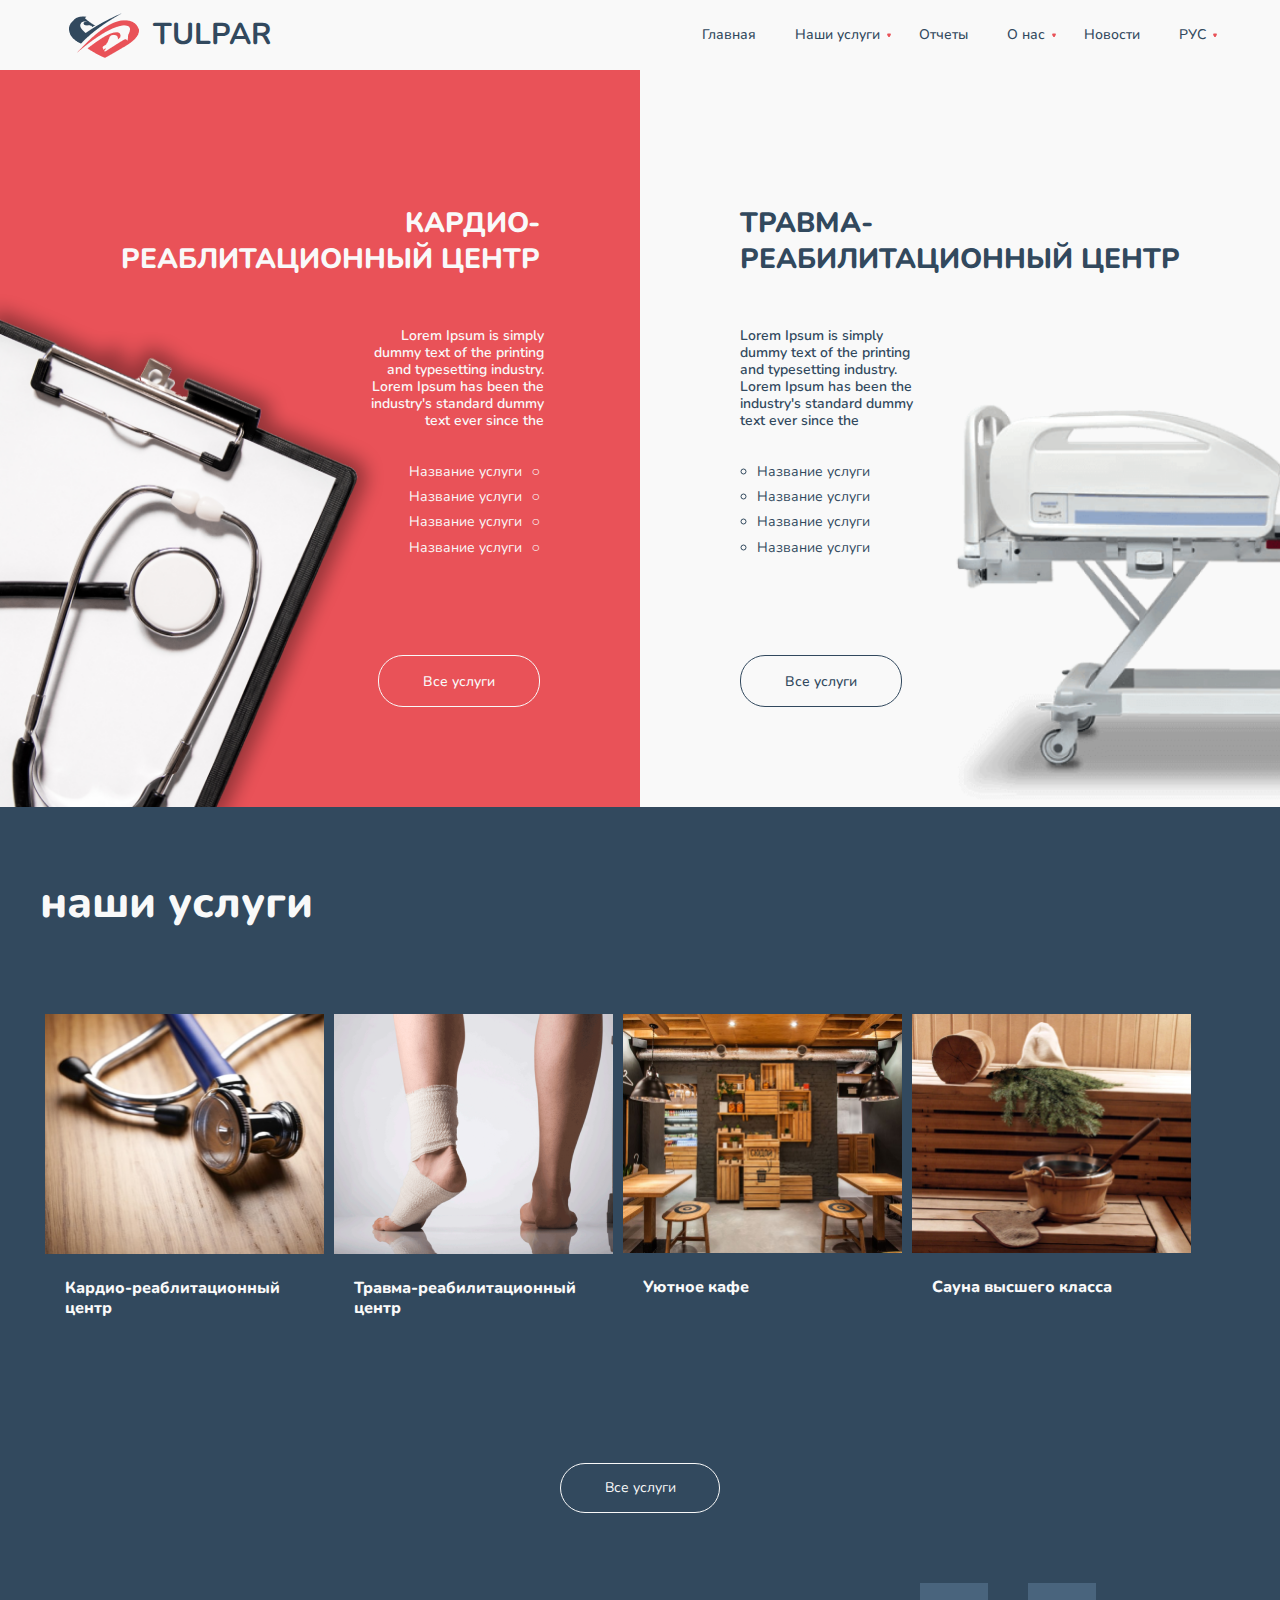
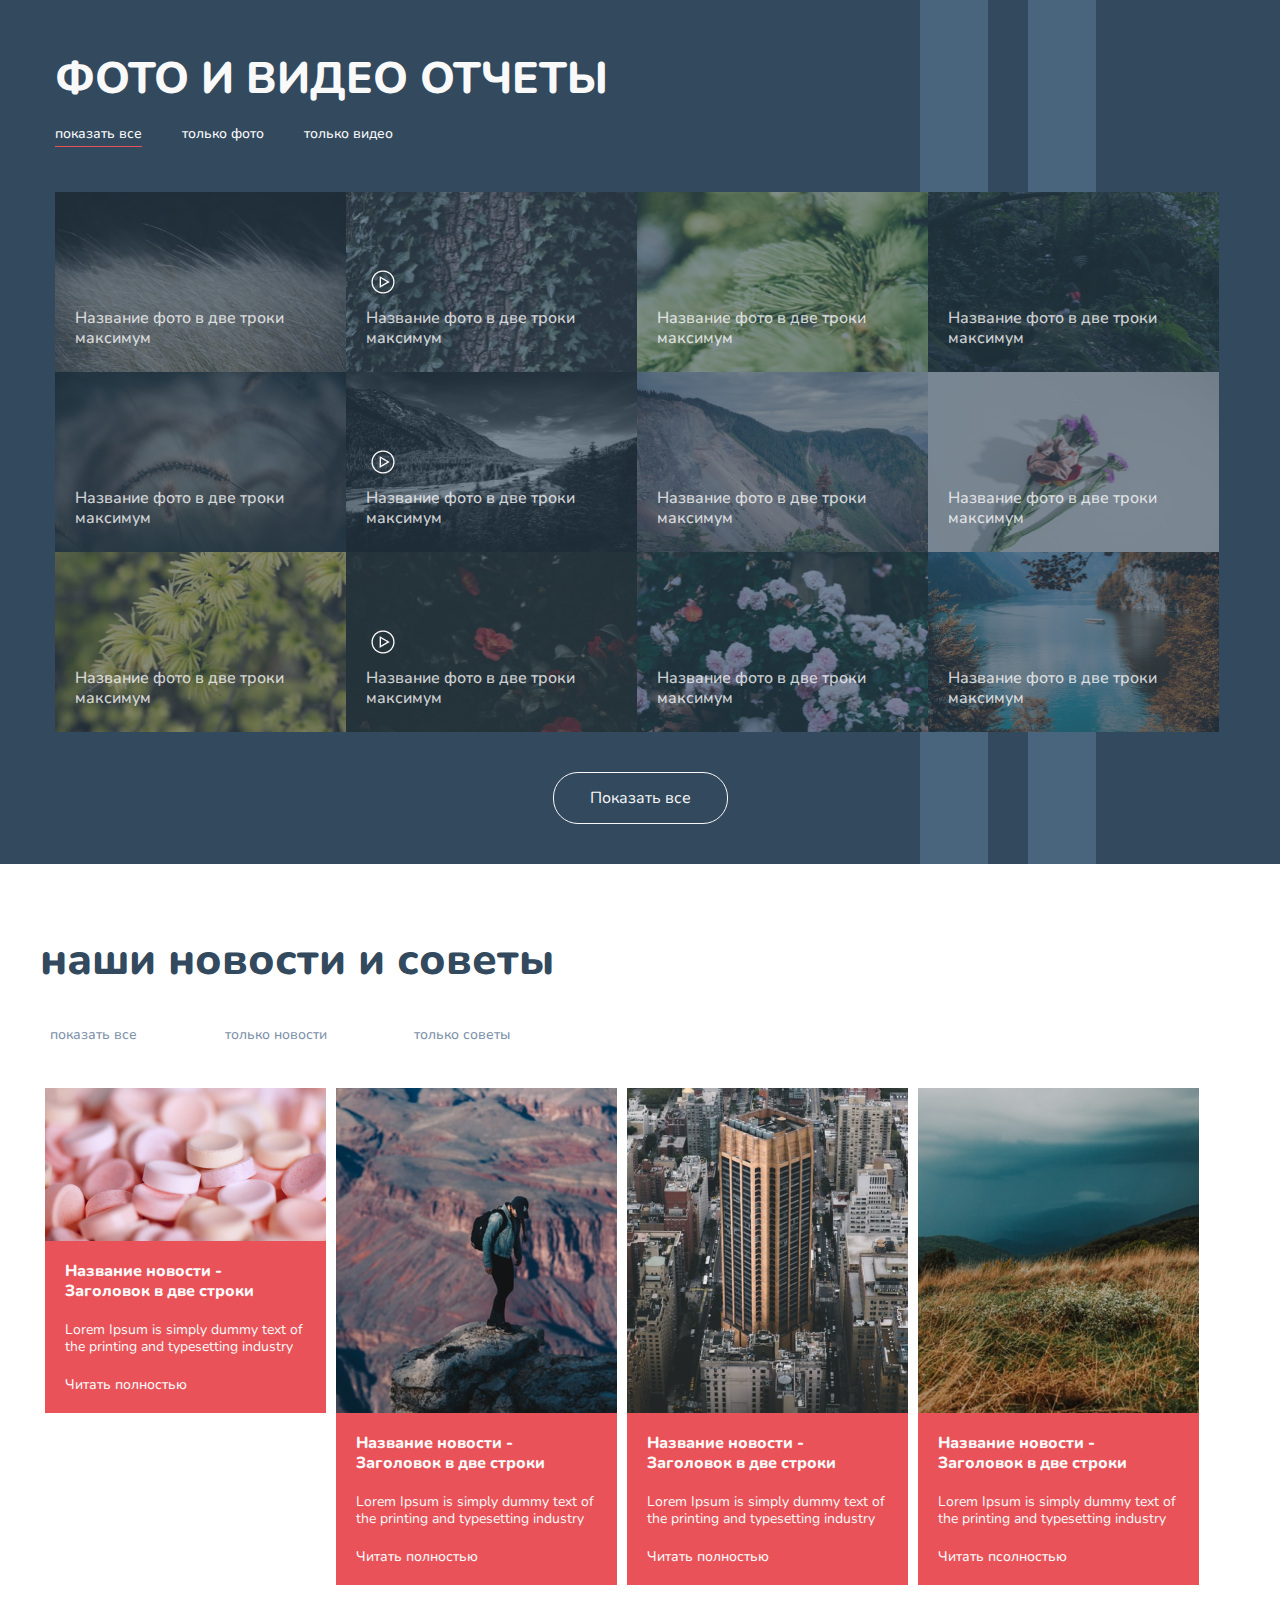
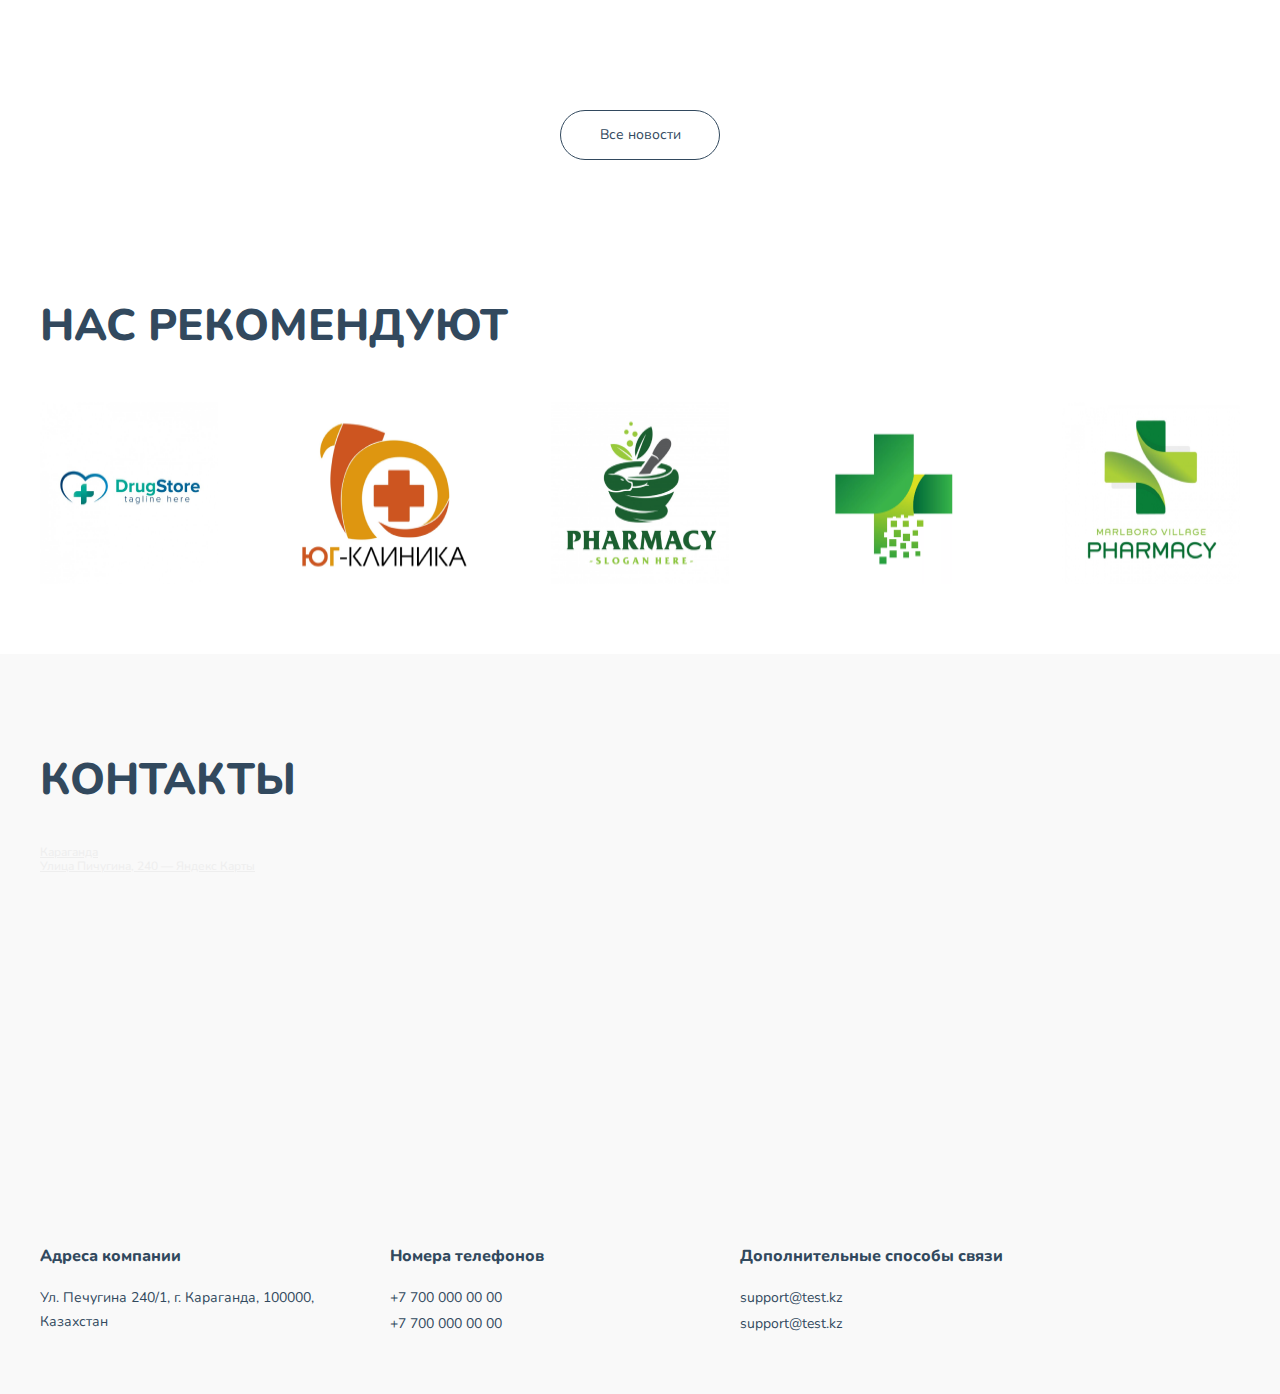
==== commit fec1c8df: "added usluga1" ====
--- a/index.html
+++ b/index.html
@@ -24,7 +24,6 @@
             <a href="#"><div class="logo-image2"></div></a>
             <a href="#"><span class="logo-name">Tulpar</span></a>
           </div>
-
           <div class="menu_body">
             <nav class="menu">
               <ul class="topmenu">
@@ -59,7 +58,7 @@
                   <a href="#" class="arrow">РУС</a>
                   <ul class="submenu">
                     <li><a href="#">КАЗ</a></li>
-                    <!-- должна быть кнопка -->
+                    <!-- наверное должна быть кнопка -->
                   </ul>
                 </li>
               </ul>
@@ -72,6 +71,7 @@
         </div>
       </div>
     </header>
+
     <!-- главный экран -->
     <main class="main_header">
       <div class="header_container">
@@ -205,151 +205,7 @@
         </div>
       </section>
       <!-- конец блока "наши услуги" -->
-<!--наши специалисты-->
-<div class="container-specialists">
-  <div class="container-specialists__specialists">
-      <div class="doc">
-          <div class="doc-img">
-              <img src="assets/images/photo1.png" alt="photo1"></div>
-          <h3>Доктор Аблай Туркесович</h3>
-          <p>Lorem Ipsum is simply dummy text of the printing and typesetting industry. Lorem Ipsum has been the
-              industry's standard dummy text</p>
-      </div>
-      <div class="doc">
-          <div class="doc-img">
-              <img src="assets/images/photo2.png" alt="photo2"></div>
-          <h3>Доктор Аблай Туркесович</h3>
-          <p>Lorem Ipsum is simply dummy text of the printing and typesetting industry. Lorem Ipsum has been the
-              industry's standard dummy text</p>
-      </div>
-      <div class="doc">
-          <div class="doc-img">
-              <img src="assets/images/photo3.png" alt="photo3"></div>
-          <h3>Доктор Аблай Туркесович</h3>
-          <p>Lorem Ipsum is simply dummy text of the printing and typesetting industry. Lorem Ipsum has been the
-              industry's standard dummy text</p>
-      </div>
-      <div class="doc">
-          <div class="doc-img">
-              <img src="assets/images/photo4.png" alt="photo4"></div>
-          <h3>Доктор Аблай Туркесович</h3>
-          <p>Lorem Ipsum is simply dummy text of the printing and typesetting industry. Lorem Ipsum has been the
-              industry's standard dummy text</p>
-      </div>
-      <div class="doc">
-          <div class="doc-img">
-              <img src="assets/images/photo1.png" alt="photo1"></div>
-          <h3>Доктор Аблай Туркесович</h3>
-          <p>Lorem Ipsum is simply dummy text of the printing and typesetting industry. Lorem Ipsum has been the
-              industry's standard dummy text</p>
-      </div>
-      <div class="doc">
-          <div class="doc-img">
-              <img src="assets/images/photo2.png" alt="photo2"></div>
-          <h3>Доктор Аблай Туркесович</h3>
-          <p>Lorem Ipsum is simply dummy text of the printing and typesetting industry. Lorem Ipsum has been the
-              industry's standard dummy text</p>
-      </div>
-      <div class="doc">
-          <div class="doc-img">
-              <img src="assets/images/photo3.png" alt="photo3"></div>
-          <h3>Доктор Аблай Туркесович</h3>
-          <p>Lorem Ipsum is simply dummy text of the printing and typesetting industry. Lorem Ipsum has been the
-              industry's standard dummy text</p>
-      </div>
-      <div class="doc">
-          <div class="doc-img">
-              <img src="assets/images/photo4.png" alt="photo4"></div>
-          <h3>Доктор Аблай Туркесович</h3>
-          <p>Lorem Ipsum is simply dummy text of the printing and typesetting industry. Lorem Ipsum has been the
-              industry's standard dummy text</p>
-      </div>
-  </div>
-  <div class="container-specialists__adaptive">
-      <div class="doc-top">
-          <div class="doc">
-              <div class="doc-img">
-                  <img src="assets/images/photo1.png" alt="photo1"></div>
-              <h3>Доктор Аблай Туркесович</h3>
-              <p>Lorem Ipsum is simply dummy text of the printing and typesetting industry. Lorem Ipsum has
-                  been the
-                  industry's standard dummy text</p>
-          </div>
-          <div class="doc">
-              <div class="doc-img">
-                  <img src="assets/images/photo1.png" alt="photo1"></div>
-              <h3>Доктор Аблай Туркесович</h3>
-              <p>Lorem Ipsum is simply dummy text of the printing and typesetting industry. Lorem Ipsum has
-                  been the
-                  industry's standard dummy text</p>
-          </div>
-          <div class="doc">
-              <div class="doc-img">
-                  <img src="assets/images/photo1.png" alt="photo1"></div>
-              <h3>Доктор Аблай Туркесович</h3>
-              <p>Lorem Ipsum is simply dummy text of the printing and typesetting industry. Lorem Ipsum has
-                  been the
-                  industry's standard dummy text</p>
-          </div>
-      </div>
-      <div class="doc-bottom">
-          <button class="button-more">Подробнее</button>
-      </div>
-  </div>
-</div>
-<!--конец блока Наши специалисты-->
-<!--прайс лист-->
-<div class="container-pricelist">
-  <div class="pricelist">
-      <h1 class="title-price">Прайс лист</h1>
-      <div class="pricelist-top">
-          <div class="name1">
-              <span class="service-top">Название услуги</span>
-              <span class="service">Название услуги в несколько строк</span>
-              <span class="service">Название услуги в несколько строк</span>
-              <span class="service">Название услуги в несколько строк</span>
-              <span class="service">Название услуги в несколько строк</span>
-              <span class="service">Название услуги в несколько строк</span>
-              <span class="service">Название услуги в несколько строк</span>
-              <span class="service">Название услуги в несколько строк</span>
-          </div>
-          <div class="price1">
-              <span class="cost-top">Стоимость</span>
-              <span class="cost">3000/час</span>
-              <span class="cost">3000/час</span>
-              <span class="cost">3000/час</span>
-              <span class="cost">3000/час</span>
-              <span class="cost">3000/час</span>
-              <span class="cost">3000/час</span>
-              <span class="cost">3000/час</span>
-          </div>
-          <div class="name2">
-              <span class="service-top">Название услуги</span>
-              <span class="service">Название услуги в несколько строк</span>
-              <span class="service">Название услуги в несколько строк</span>
-              <span class="service">Название услуги в несколько строк</span>
-              <span class="service">Название услуги в несколько строк</span>
-              <span class="service">Название услуги в несколько строк</span>
-              <span class="service">Название услуги в несколько строк</span>
-              <span class="service">Название услуги в несколько строк</span>
-          </div>
-          <div class="price2">
-              <span class="cost-top">Стоимость</span>
-              <span class="cost">3000/час</span>
-              <span class="cost">3000/час</span>
-              <span class="cost">3000/час</span>
-              <span class="cost">3000/час</span>
-              <span class="cost">3000/час</span>
-              <span class="cost">3000/час</span>
-              <span class="cost">3000/час</span>
-          </div>
-      </div>
-      <div class="pricelist-bottom">
-          <button class="button-service">Все услуги</button>
-      </div>
-  </div>
-</div>
-<!--конец блока Прайс лист-->
+
       <!-- фото и видео -->
       <section class="content">
         <div class="content__container">
@@ -743,49 +599,17 @@
       </div>
     </section>
     <!-- контакты и карта -->
-<!--футер-->
-<footer class="container_dark">
-  <div class="footer">
-      <div class="footer__top">
-          <div class="logo">
-              <div class="logo-image4">
-                  <img src="assets/images/logo4.png" alt="logo4">
-              </div>
-              <span class="logo-name">Tulpar</span>
-          </div>
-          <div class="footer__column-about">
-              <h3>Карта сайта</h3>
-              <ul class="about-connect">
-                  <li class="about-connect__item"><a href="#">Главная</a></li>
-                  <li class="about-connect__item"><a href="#">Наши услуги</a></li>
-                  <li class="about-connect__item"><a href="#">Отчеты</a></li>
-                  <li class="about-connect__item"><a href="#">О нас</a></li>
-                  <li class="about-connect__item"><a href="#">Контакты</a></li>
-              </ul>
-          </div>
-          <div class="footer__column-connect">
-              <h3>Связаться с нами</h3>
-              <ul class="about-connect">
-                  <li class="about-connect__item"><a href="#">+7 700 000 00 00</a></li>
-                  <li class="about-connect__item"><a href="#">+7 700 000 00 00</a></li>
-                  <li class="about-connect__item"><a href="#">support@test.kz</a></li>
-                  <ul class="social">
-                      <li><a class="social__facebook" href="#"></a></li>
-                      <li><a class="social__google" href="#"></a></li>
-                      <li><a class="social__facebook" href="#"></a></li>
-                      <li><a class="social__google" href="#"></a></li>
-                  </ul>
-              </ul>
-          </div>
-          <div class="footer__box-up">
-              <a href="#" class="scroll-to-top">
-                      <img src="assets/images/button-up.svg" alt="button-up">
-                      <span class="up">Наверх</span></a>
-          </div>
+
+    <footer class="container">
+      <div class="footer">
+        <div class="footer__section-one">
+          <div class="section-one__column-logo"></div>
+          <div class="section-one__column-about"></div>
+          <div class="section-one__column-connect"></div>
+          <div class="section-one__back-to-top"></div>
+        </div>
+        <div class="section-two"></div>
       </div>
-      <div class="footer__bottom">&copy; Все права защищены 2019 “Тулпар”
-      </div>
-  </div>
-</footer>
+    </footer>
   </body>
 </html>
--- a/assets/styles/style.css
+++ b/assets/styles/style.css
@@ -7,6 +7,7 @@
 [class*="__container"] {
   max-width: 1170px;
   margin: 0 auto;
+  font-family: "Nunito", sans-serif;
 }
 
 /* навбар */
@@ -168,6 +169,7 @@
     background: #f1f6ff;
     height: 2px;
     width: 26px;
+    z-index: 10;
   }
 
   .icon_menu span {
@@ -193,6 +195,7 @@
     width: 100%;
     height: 2px;
     background: #32495e;
+    z-index: 1;
   }
 
   .close_icon_menu::before {
@@ -237,12 +240,7 @@
     color: #f1f6ff;
     padding: 13px 0;
   }
-
-  .submenu a:hover {
-    text-decoration: underline;
-  }
-}
-
+}
 /* конец навбара */
 
 /* главный экран */
@@ -327,23 +325,22 @@
   padding-left: 10px;
 }
 
-button {
+.header_container button {
   box-sizing: border-box;
   border-radius: 25px;
-  padding: 10px 30px;
-  margin: 0 0 100px 0;
+  padding: 16px 44px;
   text-align: center;
   background-color: unset;
 }
 
-/* .header_left button:hover {
-  background-color: #f9f9f9;
-  color: #e95258;
+.header_left button:hover {
+  background-color: #f9f9f926;
+  /* color: #e95258; */
   transition: 0.2s ease;
-} */
+}
 
 .header_left_button {
-  margin-right: 100px;
+  margin: 0 100px 100px 0;
   border: 1px solid #f9f9f9;
 }
 
@@ -364,15 +361,15 @@
 }
 
 .header_right_button {
-  margin-left: 100px;
+  margin: 0 0 100px 100px;
   border: 1px solid #32495e;
 }
 
-/* .header_right_button:hover {
-  background: #e95258;
-  color: #f1f6ff;
+.header_right_button:hover {
+  background: #e9525727;
+  /* color: #f1f6ff; */
   transition: 0.2s ease;
-} */
+}
 
 @media screen and (max-width: 1200px) {
   .header_left_p {
@@ -506,6 +503,231 @@
   }
 }
 /* конец главного экрана */
+
+/* страница услуга1 */
+.main_usluga1 {
+  background: url(../images/image_bg_usluga1.png) no-repeat;
+  background-size: 55%;
+  background-position: right 80%;
+}
+
+.usluga1_body {
+  width: 44%;
+}
+
+.main_usluga1_container {
+  padding: 100px 0;
+}
+.main_usluga1_container h1 {
+  width: 80%;
+  font-style: normal;
+  font-weight: 800;
+  font-size: 50px;
+  line-height: 68px;
+  text-transform: uppercase;
+  color: #32495e;
+}
+
+.main_usluga1_container p {
+  font-style: normal;
+  font-weight: 600;
+  font-size: 14px;
+  line-height: 17px;
+  color: #32495e;
+}
+
+.usluga-ul {
+  padding: 29px 15px;
+}
+
+.usluga-ul li {
+  margin: 12px 0;
+  font-style: normal;
+  font-weight: 400;
+  font-size: 14px;
+  line-height: 17px;
+  list-style-type: circle;
+  color: #32495e;
+}
+
+.header_button {
+  padding: 16px 30px;
+  text-decoration: none;
+  box-sizing: border-box;
+  border-radius: 25px;
+  background: unset;
+}
+
+.button_usluga1 {
+  border: 1px solid #32495e;
+}
+
+.button_usluga1 a {
+  color: #32495e;
+  text-decoration: none;
+}
+
+.button_usluga1:hover {
+  background: #e952574c;
+  transition: 0.2s;
+}
+
+/* .header_left_button a,
+.header_right_button a {
+  font-family: "Nunito", sans-serif;
+  font-style: normal;
+  font-weight: 500;
+  font-size: 14px;
+  line-height: 17px;
+} */
+
+.usluga1_content {
+  display: flex;
+  background: linear-gradient(to right, #32495e 50%, #f9f9f9 50%);
+}
+
+.image_usluga1_content {
+  flex-grow: 1;
+  align-self: center;
+  padding: 60px 0;
+  /* background-color: #32495e; */
+}
+
+.image_usluga1_content img {
+  width: 50vw;
+  /* height: 539px; */
+  height: 80vh;
+  object-fit: cover;
+}
+
+.text_usluga1_content {
+  flex-grow: 1;
+  padding: 60px 0 0 0;
+}
+
+.text_usluga1_content p {
+  margin: 0 0 40px 0;
+  padding: 0 22% 0 60px;
+  font-style: normal;
+  font-weight: 600;
+  font-size: 14px;
+  line-height: 17px;
+  color: #32495e;
+}
+
+@media screen and (max-width: 1400px) {
+  .main__container {
+    max-width: 1200px;
+    padding: 0 30px;
+  }
+}
+@media screen and (max-width: 1200px) {
+  .main__container {
+    max-width: 992px;
+    padding: 0 15px;
+  }
+  .usluga1_body {
+    width: 50%;
+  }
+  .main_usluga1_container {
+    padding: 70px 0;
+  }
+  .main_usluga1_container h1 {
+    width: 90%;
+    font-size: 44px;
+  }
+  .usluga-ul {
+    padding: 10px 15px;
+  }
+  .image_usluga1_content {
+    padding: 40px 0;
+  }
+  .text_usluga1_content {
+    padding: 40px 0;
+  }
+  .text_usluga1_content p {
+    margin: 0 0 30px 0;
+    padding: 0 20% 0 50px;
+  }
+}
+
+@media screen and (max-width: 992px) {
+  .main__container {
+    max-width: 750px;
+  }
+  .usluga1_body {
+    width: 55%;
+  }
+  .main_usluga1_container {
+    padding: 60px 0;
+  }
+  .main_usluga1_container h1 {
+    width: 100%;
+    font-size: 34px;
+    line-height: 50px;
+  }
+  .main_usluga1_container p {
+    margin: 0;
+    font-size: 12px;
+  }
+  .usluga-ul {
+    margin: 10px 0;
+  }
+  .header_button {
+    padding: 14px 25px;
+  }
+  .usluga1_content {
+    display: block;
+    background: none;
+  }
+  .image_usluga1_content {
+    padding: 40px 0;
+    background: #32495e;
+  }
+  .image_usluga1_content img {
+    width: 100vw;
+    height: 30vh;
+    object-fit: cover;
+    object-position: center;
+  }
+  .text_usluga1_content {
+    padding: 30px 15px;
+  }
+  .text_usluga1_content p {
+    margin: 0 0 30px 0;
+    padding: 0 15px;
+    font-size: 12px;
+  }
+}
+
+@media screen and (max-width: 530px) {
+  .main__container {
+    max-width: none;
+  }
+  .usluga1_body {
+    width: 90%;
+  }
+  .main_usluga1_container {
+    padding: 40px 0;
+  }
+  .main_usluga1_container h1 {
+    width: 100%;
+    font-size: 26px;
+    line-height: 35px;
+  }
+  .image_usluga1_content {
+    padding: 30px 0;
+  }
+  .text_usluga1_content {
+    padding: 30px 0 0 0;
+  }
+  .text_usluga1_content p {
+    margin: 0 0 30px 0;
+    padding: 0 15px;
+    font-size: 12px;
+  }
+}
+/* страница услуга1 */
 
 /*  блок "наши услуги" */
 
@@ -678,298 +900,6 @@
 
 /* конец блока "наши услуги" */
 
-/* наши специалисты */
-
-h3 {
-  margin-bottom: 20px;
-  font-size: 16px;
-  font-weight: 800;
-}
-
-p {
-  margin: 10px 0 0 0;
-  font-weight: 400;
-  font-size: 14px;
-  line-height: 17px;
-}
-
-.container-specialists {
-  display: block;
-  box-sizing: border-box;
-  background-color: #F9F9F9;
-}
-
-.container-specialists__specialists {
-  max-width: 1200px;
-  margin: 0 auto;
-  padding: 0px 15px 60px 15px;
-  display: flex;
-  flex-wrap: wrap;
-  justify-content: space-between;
-}
-
-.doc {
-  width: 22%;
-  padding-top: 40px;
-  display: flex;
-  flex-direction: column;
-}
-
-.doc>h3 {
-  margin-top: 30px;
-}
-
-.container-specialists__adaptive {
-  display: none;
-}
-
-@media (max-width: 1200px) {
-  .container-specialists__specialists {
-      max-width: 970px;
-  }
-}
-
-@media (max-width: 992px) {
-  .container-specialists__specialists {
-      display: none;
-  }
-
-  .container-specialists__adaptive {
-      max-width: 750px;
-      margin: 0 auto;
-      padding: 0 15px 60px 15px;
-      display: block;
-  }
-
-  .doc-top {
-      height: 70%;
-      display: flex;
-      flex-wrap: wrap;
-      justify-content: space-between;
-  }
-
-  .doc {
-      width: 32%;
-      padding-top: 26px;
-      display: flex;
-      flex-direction: column;
-  }
-
-  .doc-bottom {
-      height: 30%;
-      padding-top: 26px;
-      display: flex;
-      justify-content: center;
-  }
-
-  .button-more {
-      padding: 13px 27px 13px 27px;
-      display: inline-block;
-      text-align: center;
-      font-size: 12px;
-      background-color: #F9F9F9;
-      color: #32495E;
-      border: 1px solid #32495E;
-      box-sizing: border-box;
-      border-radius: 25px;
-      cursor: pointer;
-  }
-}
-
-@media (max-width: 767px) {
-  .container-specialists__specialists {
-      max-width: 970px;
-  }
-
-  .container-specialists__adaptive {
-      max-width: none;
-      margin: 0;
-      padding: 0 15px 30px 15px;
-      display: block;
-      justify-content: center;
-  }
-
-  .doc {
-      width: 90%;
-      padding-top: 30px;
-  }
-
-  .doc>h3 {
-      margin-top: 15px;
-      margin-bottom: 15px;
-      font-size: 12px;
-  }
-
-  p {
-      font-size: 12px;
-  }
-
-}
-/* конец блока Наши специалисты */
-
-/*Прайс лист*/
-h1 {
-  width: 100%;
-  margin-top: 0;
-  margin-bottom: 20px;
-  font-size: 44px;
-  font-weight: 800 bolder;
-  text-transform: uppercase;
-}
-
-.container-pricelist {
-  display: block;
-  box-sizing: border-box;
-  background-color: #FFFFFF;
-}
-
-.pricelist {
-  max-width: 1200px;
-  margin: 0 auto;
-  padding: 70px 15px 40px 15px;
-  display: block;
-}
-
-.pricelist-top {
-  margin: 0;
-  padding: 0;
-  width: 100%;
-  display: grid;
-  grid-template-columns: 2fr 1fr 2fr 1fr;
-}
-
-.name1,
-.name2,
-.price1,
-.price2 {
-  display: grid;
-  grid-template-rows: repeat(8, 1fr);
-}
-
-.service-top,
-.cost-top {
-  padding-bottom: 30px;
-  font-weight: 500;
-  font-size: 14px;
-  line-height: 17px;
-}
-
-.service,
-.cost {
-  padding-bottom: 20px;
-  font-weight: 800;
-  font-size: 16px;
-  line-height: 20px;
-}
-
-.service {
-  color: #8093AC;
-}
-
-.pricelist-bottom {
-  height: 30%;
-  width: 100%;
-  padding-top: 20px;
-  display: flex;
-  justify-content: center;
-}
-
-.button-service {
-  padding: 16px 44px 16px 44px;
-  display: inline-block;
-  text-align: center;
-  font-size: 14px;
-  background-color: #FFFFFF;
-  color: #32495E;
-  border: 1px solid #32495E;
-  box-sizing: border-box;
-  border-radius: 25px;
-  cursor: pointer;
-}
-
-@media (max-width: 1200px) {
-  .pricelist {
-      max-width: 970px;
-  }
-}
-
-@media (max-width: 992px) {
-  .pricelist {
-      max-width: 750px;
-      padding: 60px 15px 60px 15px;
-  }
-
-  h1 {
-      margin-bottom: 26px;
-      font-size: 34px;
-  }
-
-  .name2,
-  .price2 {
-      display: none;
-  }
-
-  .service-top,
-  .cost-top {
-      padding-bottom: 26px;
-      font-size: 12px;
-      line-height: 15px;
-  }
-
-  .service,
-  .cost {
-      padding-bottom: 14px;
-      font-weight: 500 bold;
-      font-size: 14px;
-      line-height: 17.43px;
-  }
-
-  .pricelist-bottom {
-      padding-top: 12px;
-  }
-
-  .button-service {
-      padding: 12px 30px 12px 30px;
-      font-size: 12px;
-  }
-}
-
-@media (max-width: 767px) {
-  .pricelist {
-      max-width: none;
-      padding: 30px 30px 30px 15px;
-  }
-
-  h1 {
-      margin-bottom: 26px;
-      font-size: 30px;
-  }
-
-  .name2,
-  .price2 {
-      display: none;
-  }
-
-  .service-top,
-  .cost-top {
-      padding-bottom: 30px;
-      line-height: 15px;
-  }
-
-  .service,
-  .cost {
-      padding-bottom: 10px;
-      font-weight: 500;
-      font-size: 12px;
-      line-height: 14.94px;
-  }
-
-  .pricelist-bottom {
-      display: none;
-  }
-}
-/*конец блока Прайс лист*/
-
 /* фото и видео */
 .content {
   padding: 70px 0 0 0;
@@ -1153,6 +1083,7 @@
   border: 1px solid #f9f9f9;
   box-sizing: border-box;
   border-radius: 25px;
+  background-color: unset;
 }
 
 .tab-container_button a {
@@ -1380,7 +1311,22 @@
   height: 100%;
 }
 
+@media screen and (max-width: 1400px) {
+  .recommendation__container {
+    max-width: 1200px;
+  }
+}
+
+@media screen and (max-width: 1200px) {
+  .recommendation__container {
+    max-width: 992px;
+  }
+}
+
 @media screen and (max-width: 992px) {
+  .recommendation__container {
+    max-width: 750px;
+  }
   .recommend_container {
     padding: 60px 0;
   }
@@ -1555,222 +1501,14 @@
   }
 }
 /* конец карты */
-/*футер*/
-
-h3 {
-  margin-top: 0;
-  margin-bottom: 20px;
-  font-size: 16px;
-}
-
-.container_dark {
-  display: block;
-  box-sizing: border-box;
+
+.footer {
+  display: flex;
   background-color: #333333;
 }
 
-.footer {
-  max-width: 1200px;
-  margin: 0 auto;
-  padding: 40px 15px;
-  display: block;
-  font-family: "Nunito", sans-serif;
-  font-weight: 400;
-  font-size: 14px;
-  color: #F9F9F9;
-}
-
-.footer__top {
-  height: 80%;
-  display: flex;
-  justify-content: space-around;
-}
-
-.logo {
-  width: 30%;
-  display: flex;
-  justify-content: start;
-  align-items: flex-start;
-}
-
-.logo-image4 {
-  max-width: 100%;
-  box-sizing: border-box;
-}
-
-.logo-name {
-  padding-left: 20px;
-  text-transform: uppercase;
-  font-weight: 700;
-  font-size: 30px;
-  justify-content: start;
-  align-self: baseline;
-}
-
-.footer__column-about,
-.footer__column-connect {
-  width: 20%;
-  display: block;
-}
-
-.about-connect {
-  margin: 0;
-  padding: 0;
-  list-style-type: none;
-}
-
-.about-connect__item,
-.social {
-  padding-bottom: 10px;
-}
-
-.about-connect>li>a {
-  text-decoration: none;
-  color: #F9F9F9;
-}
-
-.social {
-  padding: 0;
-  list-style-type: none;
-  display: flex;
-  justify-content: flex-start;
-  align-items: center;
-}
-
-.social__facebook,
-.social__google {
-  position: relative;
-  display: block;
-  width: 15px;
-  height: 15px;
-  margin-right: 9.5px;
-}
-
-.social__facebook {
-  background-image: url(../images/social1.svg);
-}
-
-.social__google {
-  background-image: url(../images/social2.svg);
-}
-
-.footer__box-up {
-  width: 30%;
-  display: flex;
-  justify-content: end;
-}
-
-.scroll-to-top {
-  display: block;
-}
-
-.footer__box-up>a {
-  text-decoration: none;
-  color: #F9F9F9;
-}
-
-.up {
-  display: block;
-  align-items: center;
-  padding: 8px;
-  font-size: 14px;
-  writing-mode: vertical-rl;
-  transform: rotate(-180deg);
-}
-
-.footer__bottom {
-  height: 20%;
-  padding-top: 40px;
-}
-
-@media (max-width: 1200px) {
-  .footer {
-      max-width: 970px;
-  }
-}
-
-@media (max-width: 992px) {
-  .footer {
-      max-width: 750px;
-      padding: 60px 15px;
-      font-size: 12px;
-  }
-
-  h3 {
-      margin-bottom: 26px;
-      font-size: 14px;
-  }
-
-  .logo {
-      width: 35%;
-  }
-
-  .footer__column-about {
-      width: 30%;
-  }
-
-  .footer__column-connect {
-      width: 20%;
-  }
-
-  .about-connect__item,
-  .social {
-      padding-bottom: 14px;
-  }
-
-  .footer__box-up {
-      width: 15%;
-  }
-
-  .up {
-      font-size: 12px;
-  }
-
-  .footer__bottom {
-      padding-top: 20px;
-  }
-}
-
-@media (max-width: 767px) {
-  .footer {
-      max-width: none;
-      margin: 0;
-      padding: 30px 15px;
-      display: block;
-      justify-content: start;
-      font-size: 10px;
-  }
-
-  .footer__top {
-      height: min-content;
-      display: flex;
-      justify-content: start;
-      flex-wrap: wrap;
-  }
-
-  .logo {
-      width: 85%;
-      order: 1;
-      display: flex;
-  }
-
-  .footer__box-up {
-      width: 12%;
-      order: 2;
-      display: flex;
-  }
-
-  .up {
-      display: none;
-  }
-
-  .footer__column-about {
-      width: 40%;
-      order: 3;
-  }
-
-  .footer__column-connect {
-      width: 40%;
-      order: 4;
-  }
-}+.section-one {
+}
+
+.section-two {
+}
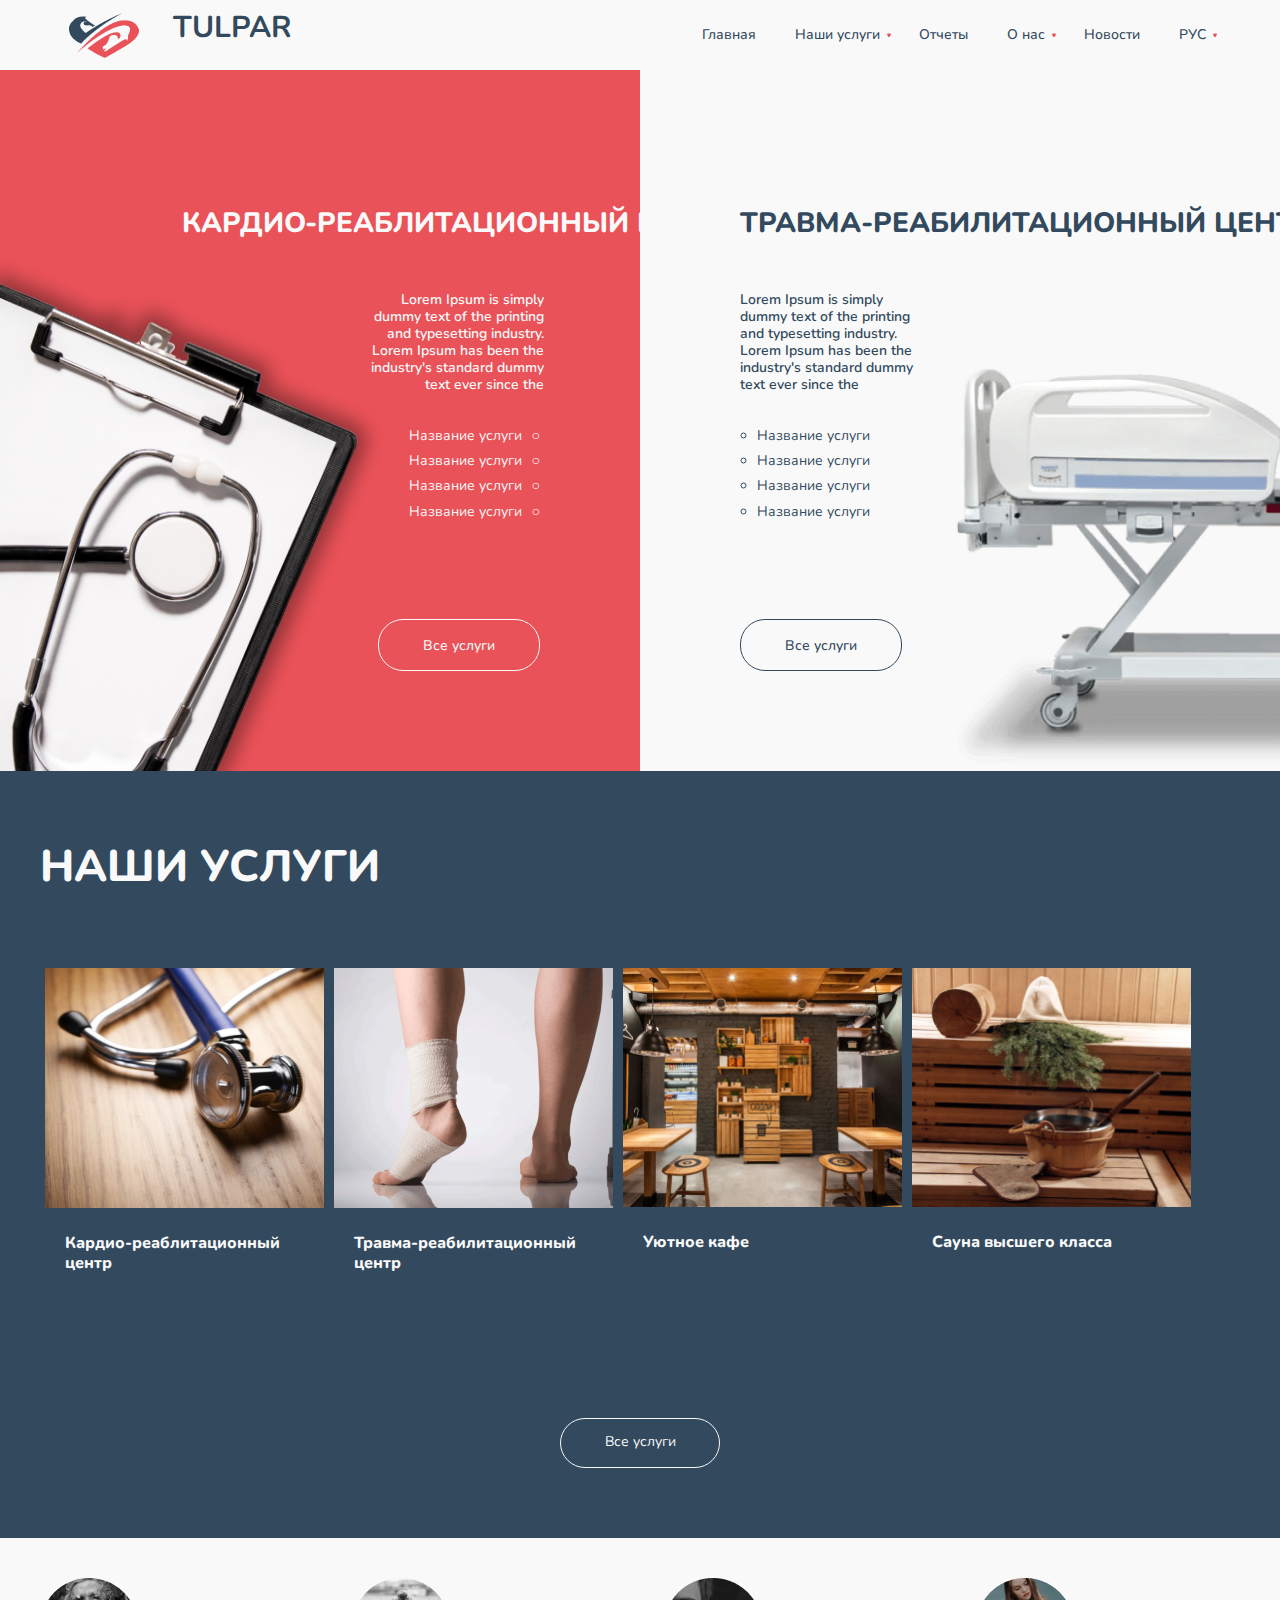
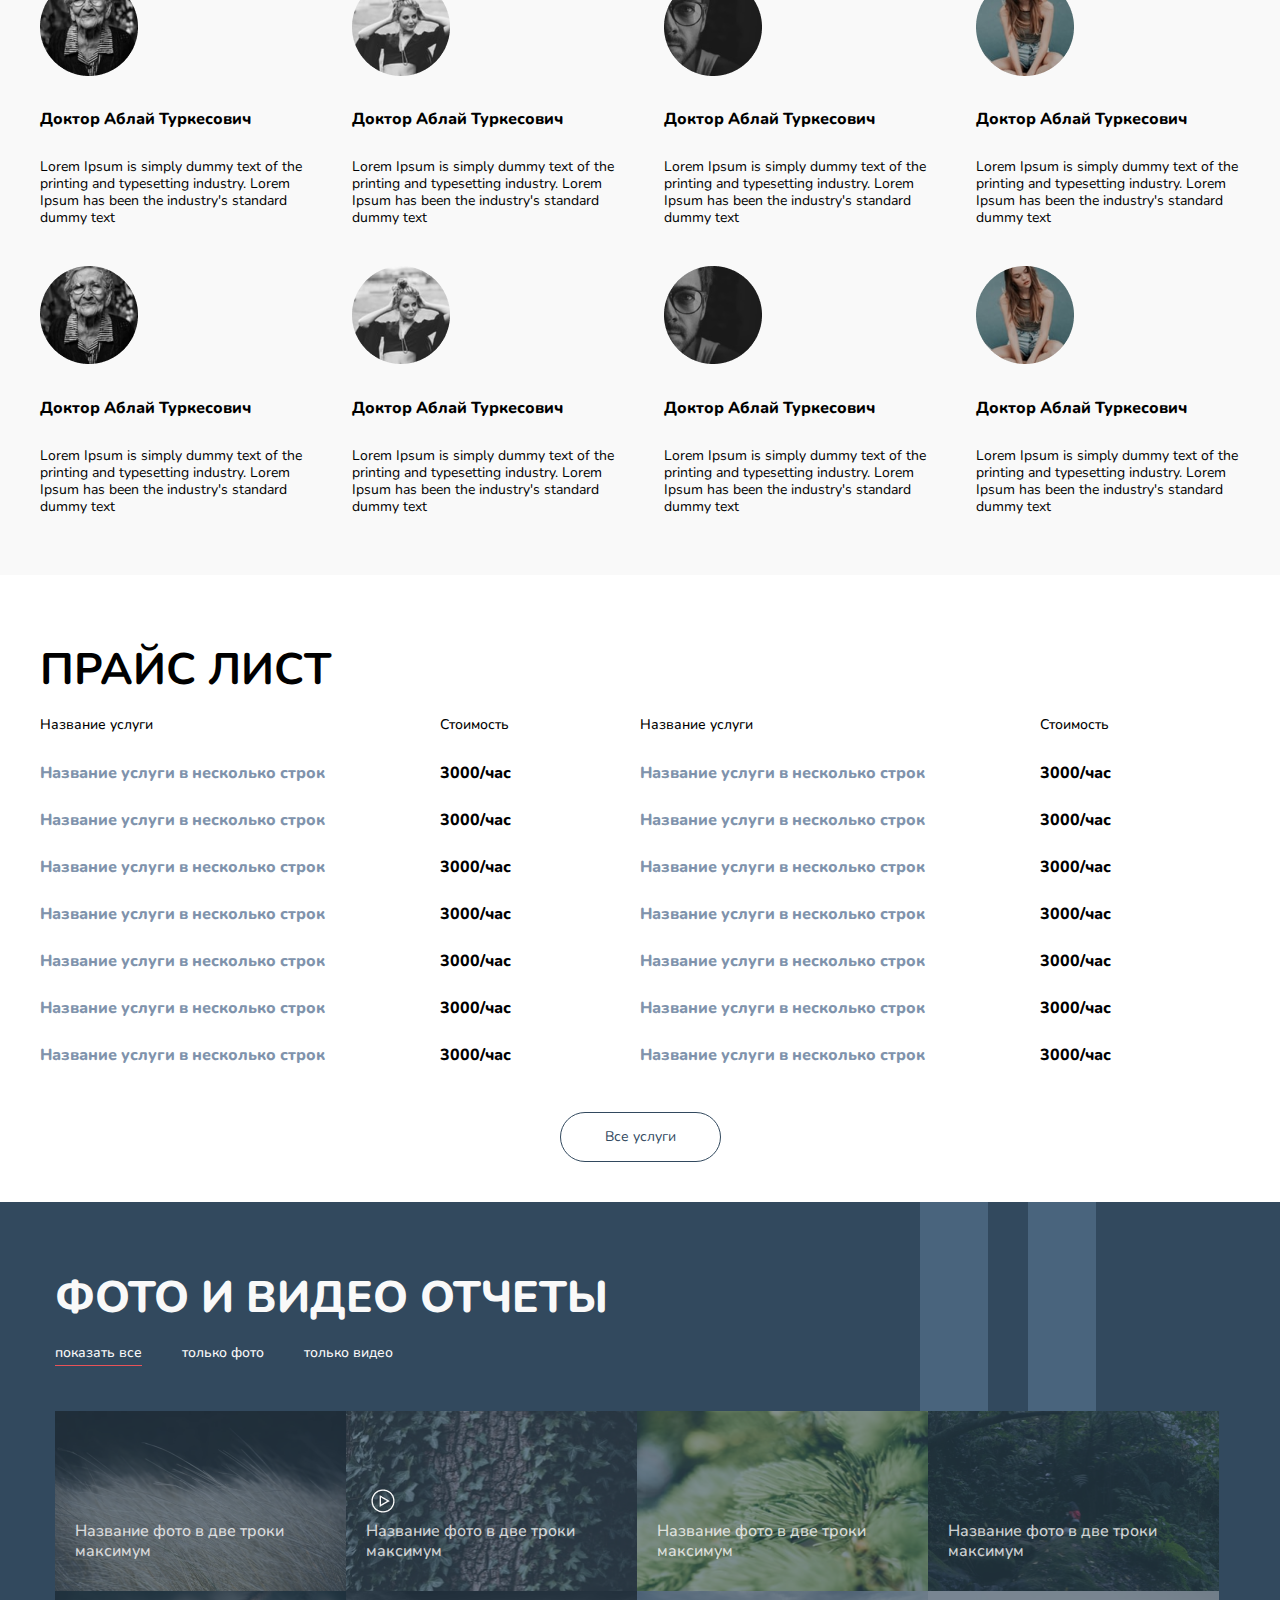
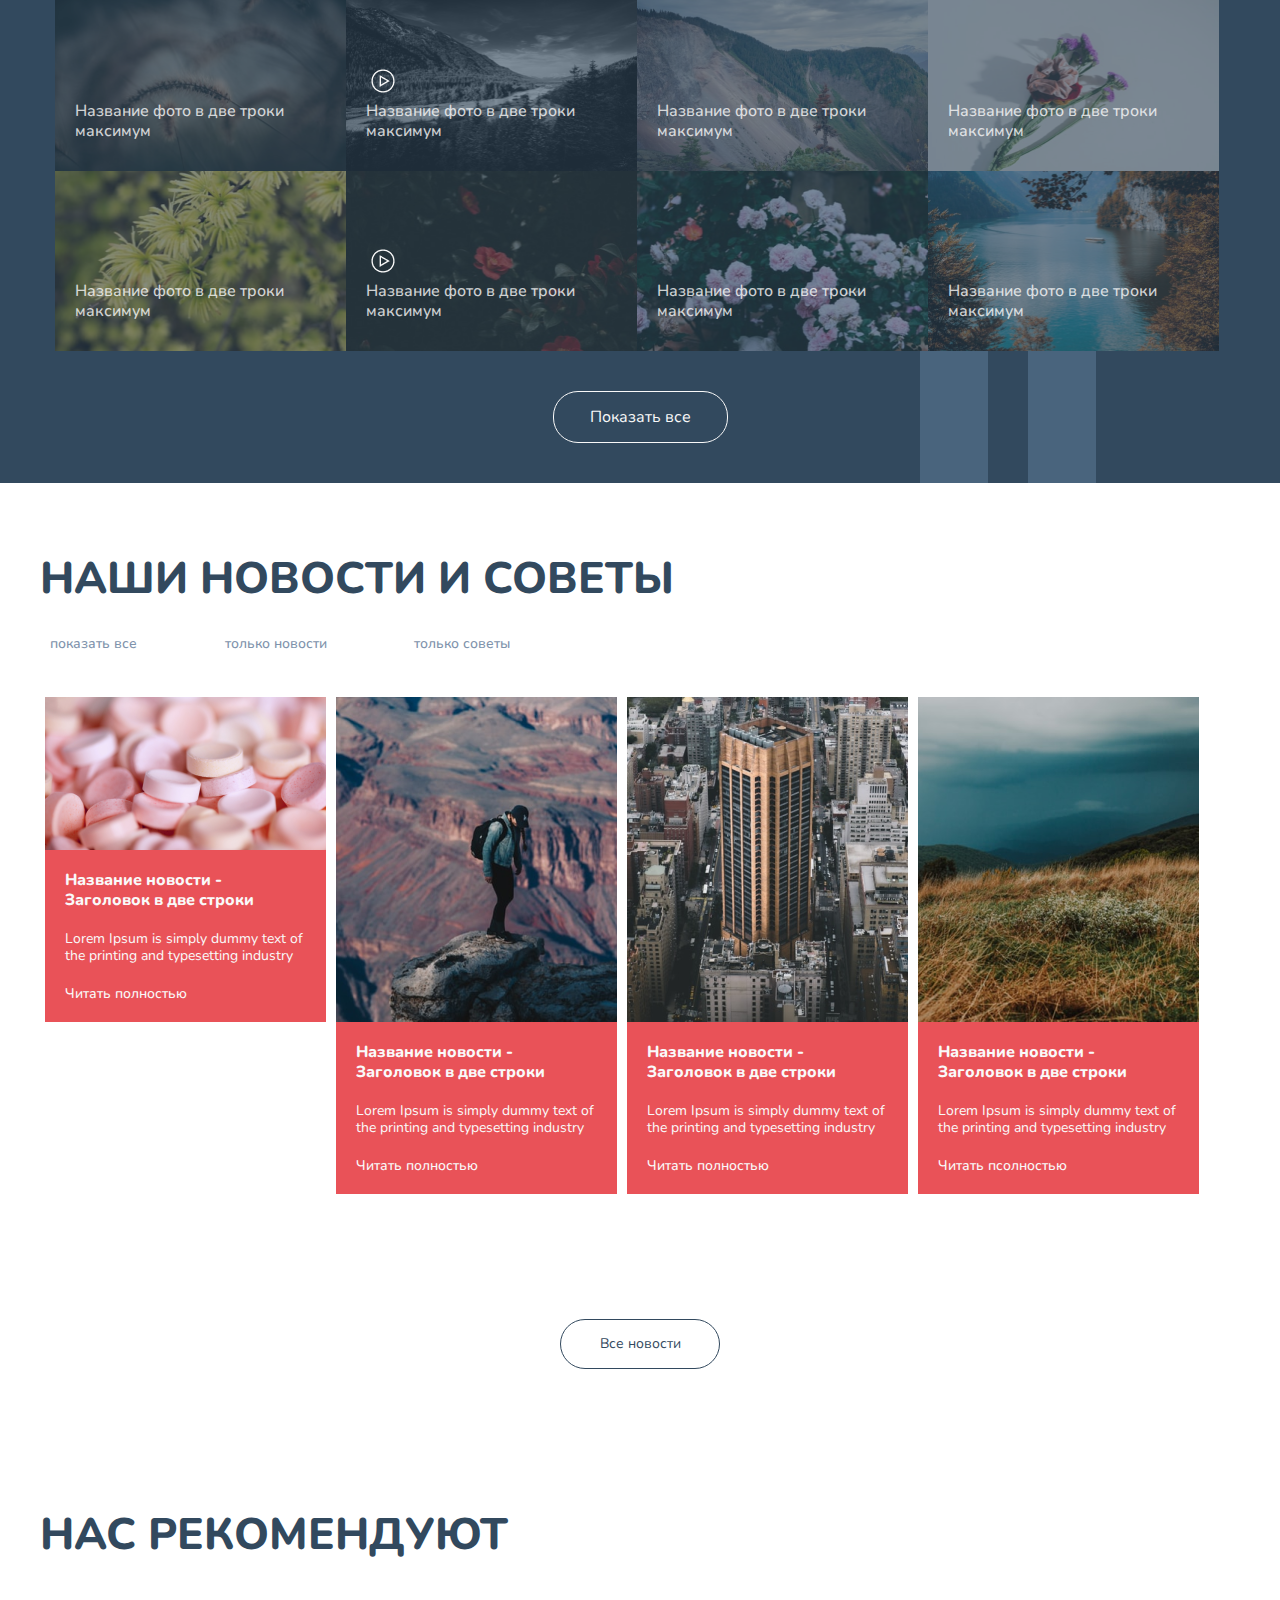
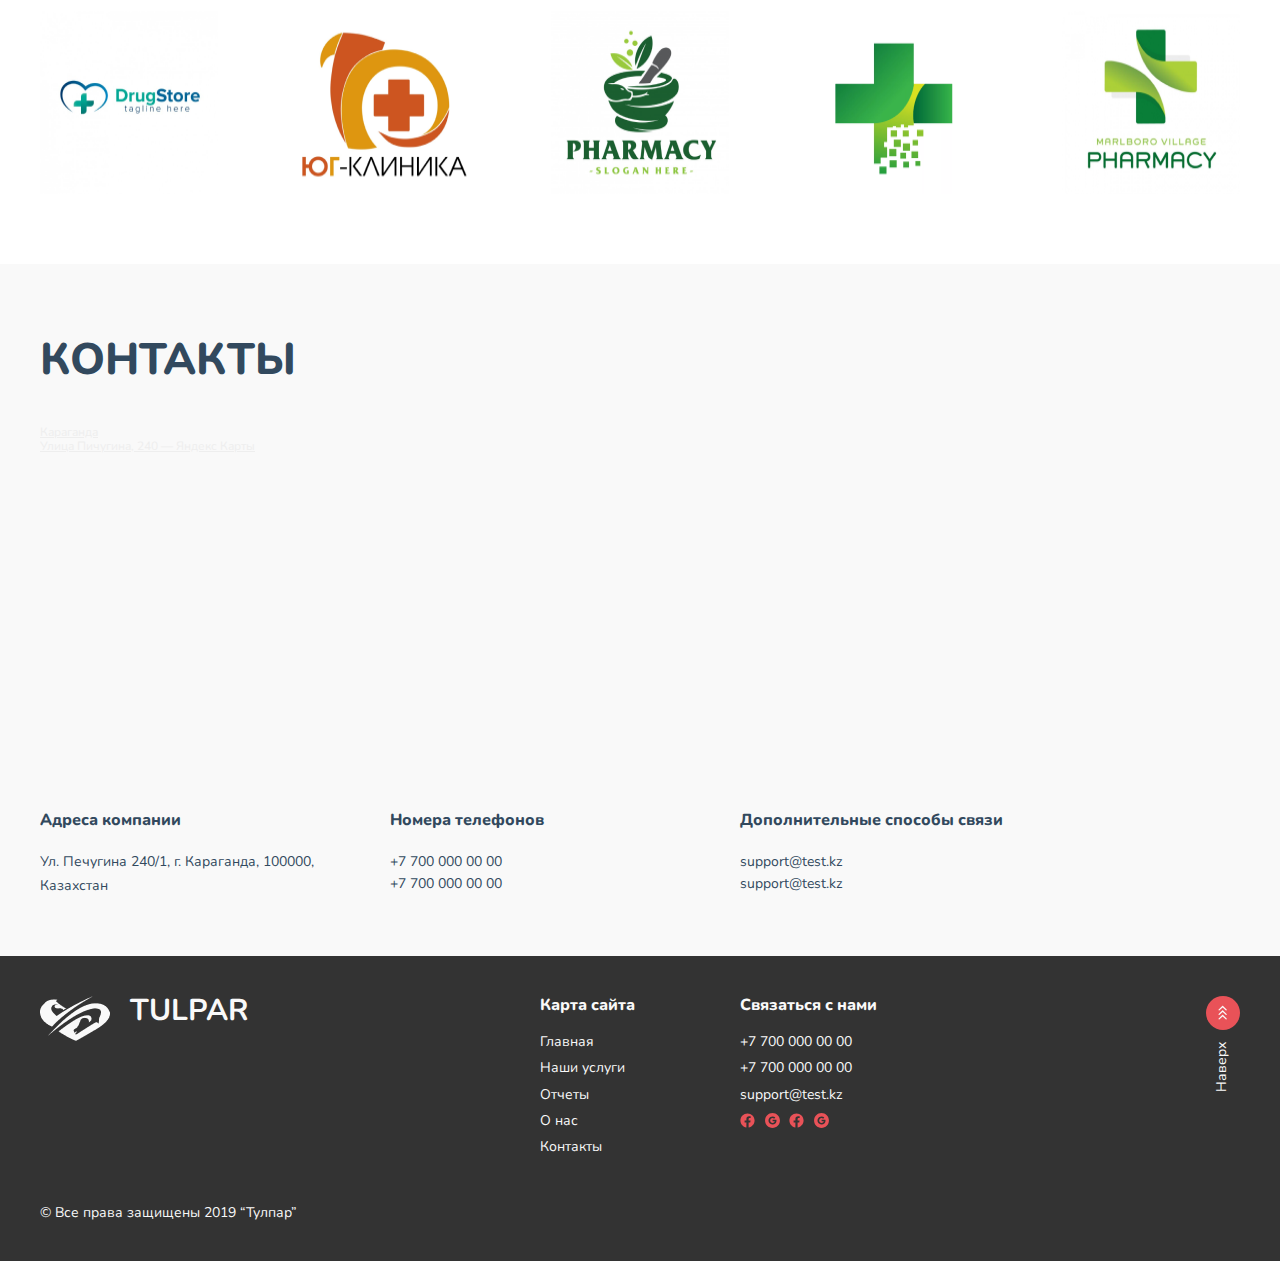
==== commit 1c8b8f22: "Merge branch 'main' of https://github.com/itgirlschool/fr22_team3_project1" ====
--- a/index.html
+++ b/index.html
@@ -205,7 +205,151 @@
         </div>
       </section>
       <!-- конец блока "наши услуги" -->
-
+<!--наши специалисты-->
+<div class="container-specialists">
+  <div class="container-specialists__specialists">
+      <div class="doc">
+          <div class="doc-img">
+              <img src="assets/images/photo1.png" alt="photo1"></div>
+          <h3>Доктор Аблай Туркесович</h3>
+          <p>Lorem Ipsum is simply dummy text of the printing and typesetting industry. Lorem Ipsum has been the
+              industry's standard dummy text</p>
+      </div>
+      <div class="doc">
+          <div class="doc-img">
+              <img src="assets/images/photo2.png" alt="photo2"></div>
+          <h3>Доктор Аблай Туркесович</h3>
+          <p>Lorem Ipsum is simply dummy text of the printing and typesetting industry. Lorem Ipsum has been the
+              industry's standard dummy text</p>
+      </div>
+      <div class="doc">
+          <div class="doc-img">
+              <img src="assets/images/photo3.png" alt="photo3"></div>
+          <h3>Доктор Аблай Туркесович</h3>
+          <p>Lorem Ipsum is simply dummy text of the printing and typesetting industry. Lorem Ipsum has been the
+              industry's standard dummy text</p>
+      </div>
+      <div class="doc">
+          <div class="doc-img">
+              <img src="assets/images/photo4.png" alt="photo4"></div>
+          <h3>Доктор Аблай Туркесович</h3>
+          <p>Lorem Ipsum is simply dummy text of the printing and typesetting industry. Lorem Ipsum has been the
+              industry's standard dummy text</p>
+      </div>
+      <div class="doc">
+          <div class="doc-img">
+              <img src="assets/images/photo1.png" alt="photo1"></div>
+          <h3>Доктор Аблай Туркесович</h3>
+          <p>Lorem Ipsum is simply dummy text of the printing and typesetting industry. Lorem Ipsum has been the
+              industry's standard dummy text</p>
+      </div>
+      <div class="doc">
+          <div class="doc-img">
+              <img src="assets/images/photo2.png" alt="photo2"></div>
+          <h3>Доктор Аблай Туркесович</h3>
+          <p>Lorem Ipsum is simply dummy text of the printing and typesetting industry. Lorem Ipsum has been the
+              industry's standard dummy text</p>
+      </div>
+      <div class="doc">
+          <div class="doc-img">
+              <img src="assets/images/photo3.png" alt="photo3"></div>
+          <h3>Доктор Аблай Туркесович</h3>
+          <p>Lorem Ipsum is simply dummy text of the printing and typesetting industry. Lorem Ipsum has been the
+              industry's standard dummy text</p>
+      </div>
+      <div class="doc">
+          <div class="doc-img">
+              <img src="assets/images/photo4.png" alt="photo4"></div>
+          <h3>Доктор Аблай Туркесович</h3>
+          <p>Lorem Ipsum is simply dummy text of the printing and typesetting industry. Lorem Ipsum has been the
+              industry's standard dummy text</p>
+      </div>
+  </div>
+  <div class="container-specialists__adaptive">
+      <div class="doc-top">
+          <div class="doc">
+              <div class="doc-img">
+                  <img src="assets/images/photo1.png" alt="photo1"></div>
+              <h3>Доктор Аблай Туркесович</h3>
+              <p>Lorem Ipsum is simply dummy text of the printing and typesetting industry. Lorem Ipsum has
+                  been the
+                  industry's standard dummy text</p>
+          </div>
+          <div class="doc">
+              <div class="doc-img">
+                  <img src="assets/images/photo1.png" alt="photo1"></div>
+              <h3>Доктор Аблай Туркесович</h3>
+              <p>Lorem Ipsum is simply dummy text of the printing and typesetting industry. Lorem Ipsum has
+                  been the
+                  industry's standard dummy text</p>
+          </div>
+          <div class="doc">
+              <div class="doc-img">
+                  <img src="assets/images/photo1.png" alt="photo1"></div>
+              <h3>Доктор Аблай Туркесович</h3>
+              <p>Lorem Ipsum is simply dummy text of the printing and typesetting industry. Lorem Ipsum has
+                  been the
+                  industry's standard dummy text</p>
+          </div>
+      </div>
+      <div class="doc-bottom">
+          <button class="button-more">Подробнее</button>
+      </div>
+  </div>
+</div>
+<!--конец блока Наши специалисты-->
+<!--прайс лист-->
+<div class="container-pricelist">
+  <div class="pricelist">
+      <h1 class="title-price">Прайс лист</h1>
+      <div class="pricelist-top">
+          <div class="name1">
+              <span class="service-top">Название услуги</span>
+              <span class="service">Название услуги в несколько строк</span>
+              <span class="service">Название услуги в несколько строк</span>
+              <span class="service">Название услуги в несколько строк</span>
+              <span class="service">Название услуги в несколько строк</span>
+              <span class="service">Название услуги в несколько строк</span>
+              <span class="service">Название услуги в несколько строк</span>
+              <span class="service">Название услуги в несколько строк</span>
+          </div>
+          <div class="price1">
+              <span class="cost-top">Стоимость</span>
+              <span class="cost">3000/час</span>
+              <span class="cost">3000/час</span>
+              <span class="cost">3000/час</span>
+              <span class="cost">3000/час</span>
+              <span class="cost">3000/час</span>
+              <span class="cost">3000/час</span>
+              <span class="cost">3000/час</span>
+          </div>
+          <div class="name2">
+              <span class="service-top">Название услуги</span>
+              <span class="service">Название услуги в несколько строк</span>
+              <span class="service">Название услуги в несколько строк</span>
+              <span class="service">Название услуги в несколько строк</span>
+              <span class="service">Название услуги в несколько строк</span>
+              <span class="service">Название услуги в несколько строк</span>
+              <span class="service">Название услуги в несколько строк</span>
+              <span class="service">Название услуги в несколько строк</span>
+          </div>
+          <div class="price2">
+              <span class="cost-top">Стоимость</span>
+              <span class="cost">3000/час</span>
+              <span class="cost">3000/час</span>
+              <span class="cost">3000/час</span>
+              <span class="cost">3000/час</span>
+              <span class="cost">3000/час</span>
+              <span class="cost">3000/час</span>
+              <span class="cost">3000/час</span>
+          </div>
+      </div>
+      <div class="pricelist-bottom">
+          <button class="button-service">Все услуги</button>
+      </div>
+  </div>
+</div>
+<!--конец блока Прайс лист-->
       <!-- фото и видео -->
       <section class="content">
         <div class="content__container">
@@ -599,17 +743,49 @@
       </div>
     </section>
     <!-- контакты и карта -->
-
-    <footer class="container">
-      <div class="footer">
-        <div class="footer__section-one">
-          <div class="section-one__column-logo"></div>
-          <div class="section-one__column-about"></div>
-          <div class="section-one__column-connect"></div>
-          <div class="section-one__back-to-top"></div>
-        </div>
-        <div class="section-two"></div>
-      </div>
-    </footer>
+<!--футер-->
+<footer class="container_dark">
+  <div class="footer">
+      <div class="footer__top">
+          <div class="logo">
+              <div class="logo-image4">
+                  <img src="assets/images/logo4.png" alt="logo4">
+              </div>
+              <span class="logo-name">Tulpar</span>
+          </div>
+          <div class="footer__column-about">
+              <h3>Карта сайта</h3>
+              <ul class="about-connect">
+                  <li class="about-connect__item"><a href="#">Главная</a></li>
+                  <li class="about-connect__item"><a href="#">Наши услуги</a></li>
+                  <li class="about-connect__item"><a href="#">Отчеты</a></li>
+                  <li class="about-connect__item"><a href="#">О нас</a></li>
+                  <li class="about-connect__item"><a href="#">Контакты</a></li>
+              </ul>
+          </div>
+          <div class="footer__column-connect">
+              <h3>Связаться с нами</h3>
+              <ul class="about-connect">
+                  <li class="about-connect__item"><a href="#">+7 700 000 00 00</a></li>
+                  <li class="about-connect__item"><a href="#">+7 700 000 00 00</a></li>
+                  <li class="about-connect__item"><a href="#">support@test.kz</a></li>
+                  <ul class="social">
+                      <li><a class="social__facebook" href="#"></a></li>
+                      <li><a class="social__google" href="#"></a></li>
+                      <li><a class="social__facebook" href="#"></a></li>
+                      <li><a class="social__google" href="#"></a></li>
+                  </ul>
+              </ul>
+          </div>
+          <div class="footer__box-up">
+              <a href="#" class="scroll-to-top">
+                      <img src="assets/images/button-up.svg" alt="button-up">
+                      <span class="up">Наверх</span></a>
+          </div>
+      </div>
+      <div class="footer__bottom">&copy; Все права защищены 2019 “Тулпар”
+      </div>
+  </div>
+</footer>
   </body>
 </html>
--- a/assets/styles/style.css
+++ b/assets/styles/style.css
@@ -900,6 +900,298 @@
 
 /* конец блока "наши услуги" */
 
+/* наши специалисты */
+
+h3 {
+  margin-bottom: 20px;
+  font-size: 16px;
+  font-weight: 800;
+}
+
+p {
+  margin: 10px 0 0 0;
+  font-weight: 400;
+  font-size: 14px;
+  line-height: 17px;
+}
+
+.container-specialists {
+  display: block;
+  box-sizing: border-box;
+  background-color: #F9F9F9;
+}
+
+.container-specialists__specialists {
+  max-width: 1200px;
+  margin: 0 auto;
+  padding: 0px 15px 60px 15px;
+  display: flex;
+  flex-wrap: wrap;
+  justify-content: space-between;
+}
+
+.doc {
+  width: 22%;
+  padding-top: 40px;
+  display: flex;
+  flex-direction: column;
+}
+
+.doc>h3 {
+  margin-top: 30px;
+}
+
+.container-specialists__adaptive {
+  display: none;
+}
+
+@media (max-width: 1200px) {
+  .container-specialists__specialists {
+      max-width: 970px;
+  }
+}
+
+@media (max-width: 992px) {
+  .container-specialists__specialists {
+      display: none;
+  }
+
+  .container-specialists__adaptive {
+      max-width: 750px;
+      margin: 0 auto;
+      padding: 0 15px 60px 15px;
+      display: block;
+  }
+
+  .doc-top {
+      height: 70%;
+      display: flex;
+      flex-wrap: wrap;
+      justify-content: space-between;
+  }
+
+  .doc {
+      width: 32%;
+      padding-top: 26px;
+      display: flex;
+      flex-direction: column;
+  }
+
+  .doc-bottom {
+      height: 30%;
+      padding-top: 26px;
+      display: flex;
+      justify-content: center;
+  }
+
+  .button-more {
+      padding: 13px 27px 13px 27px;
+      display: inline-block;
+      text-align: center;
+      font-size: 12px;
+      background-color: #F9F9F9;
+      color: #32495E;
+      border: 1px solid #32495E;
+      box-sizing: border-box;
+      border-radius: 25px;
+      cursor: pointer;
+  }
+}
+
+@media (max-width: 767px) {
+  .container-specialists__specialists {
+      max-width: 970px;
+  }
+
+  .container-specialists__adaptive {
+      max-width: none;
+      margin: 0;
+      padding: 0 15px 30px 15px;
+      display: block;
+      justify-content: center;
+  }
+
+  .doc {
+      width: 90%;
+      padding-top: 30px;
+  }
+
+  .doc>h3 {
+      margin-top: 15px;
+      margin-bottom: 15px;
+      font-size: 12px;
+  }
+
+  p {
+      font-size: 12px;
+  }
+
+}
+/* конец блока Наши специалисты */
+
+/*Прайс лист*/
+h1 {
+  width: 100%;
+  margin-top: 0;
+  margin-bottom: 20px;
+  font-size: 44px;
+  font-weight: 800 bolder;
+  text-transform: uppercase;
+}
+
+.container-pricelist {
+  display: block;
+  box-sizing: border-box;
+  background-color: #FFFFFF;
+}
+
+.pricelist {
+  max-width: 1200px;
+  margin: 0 auto;
+  padding: 70px 15px 40px 15px;
+  display: block;
+}
+
+.pricelist-top {
+  margin: 0;
+  padding: 0;
+  width: 100%;
+  display: grid;
+  grid-template-columns: 2fr 1fr 2fr 1fr;
+}
+
+.name1,
+.name2,
+.price1,
+.price2 {
+  display: grid;
+  grid-template-rows: repeat(8, 1fr);
+}
+
+.service-top,
+.cost-top {
+  padding-bottom: 30px;
+  font-weight: 500;
+  font-size: 14px;
+  line-height: 17px;
+}
+
+.service,
+.cost {
+  padding-bottom: 20px;
+  font-weight: 800;
+  font-size: 16px;
+  line-height: 20px;
+}
+
+.service {
+  color: #8093AC;
+}
+
+.pricelist-bottom {
+  height: 30%;
+  width: 100%;
+  padding-top: 20px;
+  display: flex;
+  justify-content: center;
+}
+
+.button-service {
+  padding: 16px 44px 16px 44px;
+  display: inline-block;
+  text-align: center;
+  font-size: 14px;
+  background-color: #FFFFFF;
+  color: #32495E;
+  border: 1px solid #32495E;
+  box-sizing: border-box;
+  border-radius: 25px;
+  cursor: pointer;
+}
+
+@media (max-width: 1200px) {
+  .pricelist {
+      max-width: 970px;
+  }
+}
+
+@media (max-width: 992px) {
+  .pricelist {
+      max-width: 750px;
+      padding: 60px 15px 60px 15px;
+  }
+
+  h1 {
+      margin-bottom: 26px;
+      font-size: 34px;
+  }
+
+  .name2,
+  .price2 {
+      display: none;
+  }
+
+  .service-top,
+  .cost-top {
+      padding-bottom: 26px;
+      font-size: 12px;
+      line-height: 15px;
+  }
+
+  .service,
+  .cost {
+      padding-bottom: 14px;
+      font-weight: 500 bold;
+      font-size: 14px;
+      line-height: 17.43px;
+  }
+
+  .pricelist-bottom {
+      padding-top: 12px;
+  }
+
+  .button-service {
+      padding: 12px 30px 12px 30px;
+      font-size: 12px;
+  }
+}
+
+@media (max-width: 767px) {
+  .pricelist {
+      max-width: none;
+      padding: 30px 30px 30px 15px;
+  }
+
+  h1 {
+      margin-bottom: 26px;
+      font-size: 30px;
+  }
+
+  .name2,
+  .price2 {
+      display: none;
+  }
+
+  .service-top,
+  .cost-top {
+      padding-bottom: 30px;
+      line-height: 15px;
+  }
+
+  .service,
+  .cost {
+      padding-bottom: 10px;
+      font-weight: 500;
+      font-size: 12px;
+      line-height: 14.94px;
+  }
+
+  .pricelist-bottom {
+      display: none;
+  }
+}
+/*конец блока Прайс лист*/
+
 /* фото и видео */
 .content {
   padding: 70px 0 0 0;
@@ -1501,14 +1793,222 @@
   }
 }
 /* конец карты */
+/*футер*/
+
+h3 {
+  margin-top: 0;
+  margin-bottom: 20px;
+  font-size: 16px;
+}
+
+.container_dark {
+  display: block;
+  box-sizing: border-box;
+  background-color: #333333;
+}
 
 .footer {
-  display: flex;
-  background-color: #333333;
-}
-
-.section-one {
-}
-
-.section-two {
-}
+  max-width: 1200px;
+  margin: 0 auto;
+  padding: 40px 15px;
+  display: block;
+  font-family: "Nunito", sans-serif;
+  font-weight: 400;
+  font-size: 14px;
+  color: #F9F9F9;
+}
+
+.footer__top {
+  height: 80%;
+  display: flex;
+  justify-content: space-around;
+}
+
+.logo {
+  width: 30%;
+  display: flex;
+  justify-content: start;
+  align-items: flex-start;
+}
+
+.logo-image4 {
+  max-width: 100%;
+  box-sizing: border-box;
+}
+
+.logo-name {
+  padding-left: 20px;
+  text-transform: uppercase;
+  font-weight: 700;
+  font-size: 30px;
+  justify-content: start;
+  align-self: baseline;
+}
+
+.footer__column-about,
+.footer__column-connect {
+  width: 20%;
+  display: block;
+}
+
+.about-connect {
+  margin: 0;
+  padding: 0;
+  list-style-type: none;
+}
+
+.about-connect__item,
+.social {
+  padding-bottom: 10px;
+}
+
+.about-connect>li>a {
+  text-decoration: none;
+  color: #F9F9F9;
+}
+
+.social {
+  padding: 0;
+  list-style-type: none;
+  display: flex;
+  justify-content: flex-start;
+  align-items: center;
+}
+
+.social__facebook,
+.social__google {
+  position: relative;
+  display: block;
+  width: 15px;
+  height: 15px;
+  margin-right: 9.5px;
+}
+
+.social__facebook {
+  background-image: url(../images/social1.svg);
+}
+
+.social__google {
+  background-image: url(../images/social2.svg);
+}
+
+.footer__box-up {
+  width: 30%;
+  display: flex;
+  justify-content: end;
+}
+
+.scroll-to-top {
+  display: block;
+}
+
+.footer__box-up>a {
+  text-decoration: none;
+  color: #F9F9F9;
+}
+
+.up {
+  display: block;
+  align-items: center;
+  padding: 8px;
+  font-size: 14px;
+  writing-mode: vertical-rl;
+  transform: rotate(-180deg);
+}
+
+.footer__bottom {
+  height: 20%;
+  padding-top: 40px;
+}
+
+@media (max-width: 1200px) {
+  .footer {
+      max-width: 970px;
+  }
+}
+
+@media (max-width: 992px) {
+  .footer {
+      max-width: 750px;
+      padding: 60px 15px;
+      font-size: 12px;
+  }
+
+  h3 {
+      margin-bottom: 26px;
+      font-size: 14px;
+  }
+
+  .logo {
+      width: 35%;
+  }
+
+  .footer__column-about {
+      width: 30%;
+  }
+
+  .footer__column-connect {
+      width: 20%;
+  }
+
+  .about-connect__item,
+  .social {
+      padding-bottom: 14px;
+  }
+
+  .footer__box-up {
+      width: 15%;
+  }
+
+  .up {
+      font-size: 12px;
+  }
+
+  .footer__bottom {
+      padding-top: 20px;
+  }
+}
+
+@media (max-width: 767px) {
+  .footer {
+      max-width: none;
+      margin: 0;
+      padding: 30px 15px;
+      display: block;
+      justify-content: start;
+      font-size: 10px;
+  }
+
+  .footer__top {
+      height: min-content;
+      display: flex;
+      justify-content: start;
+      flex-wrap: wrap;
+  }
+
+  .logo {
+      width: 85%;
+      order: 1;
+      display: flex;
+  }
+
+  .footer__box-up {
+      width: 12%;
+      order: 2;
+      display: flex;
+  }
+
+  .up {
+      display: none;
+  }
+
+  .footer__column-about {
+      width: 40%;
+      order: 3;
+  }
+
+  .footer__column-connect {
+      width: 40%;
+      order: 4;
+  }
+}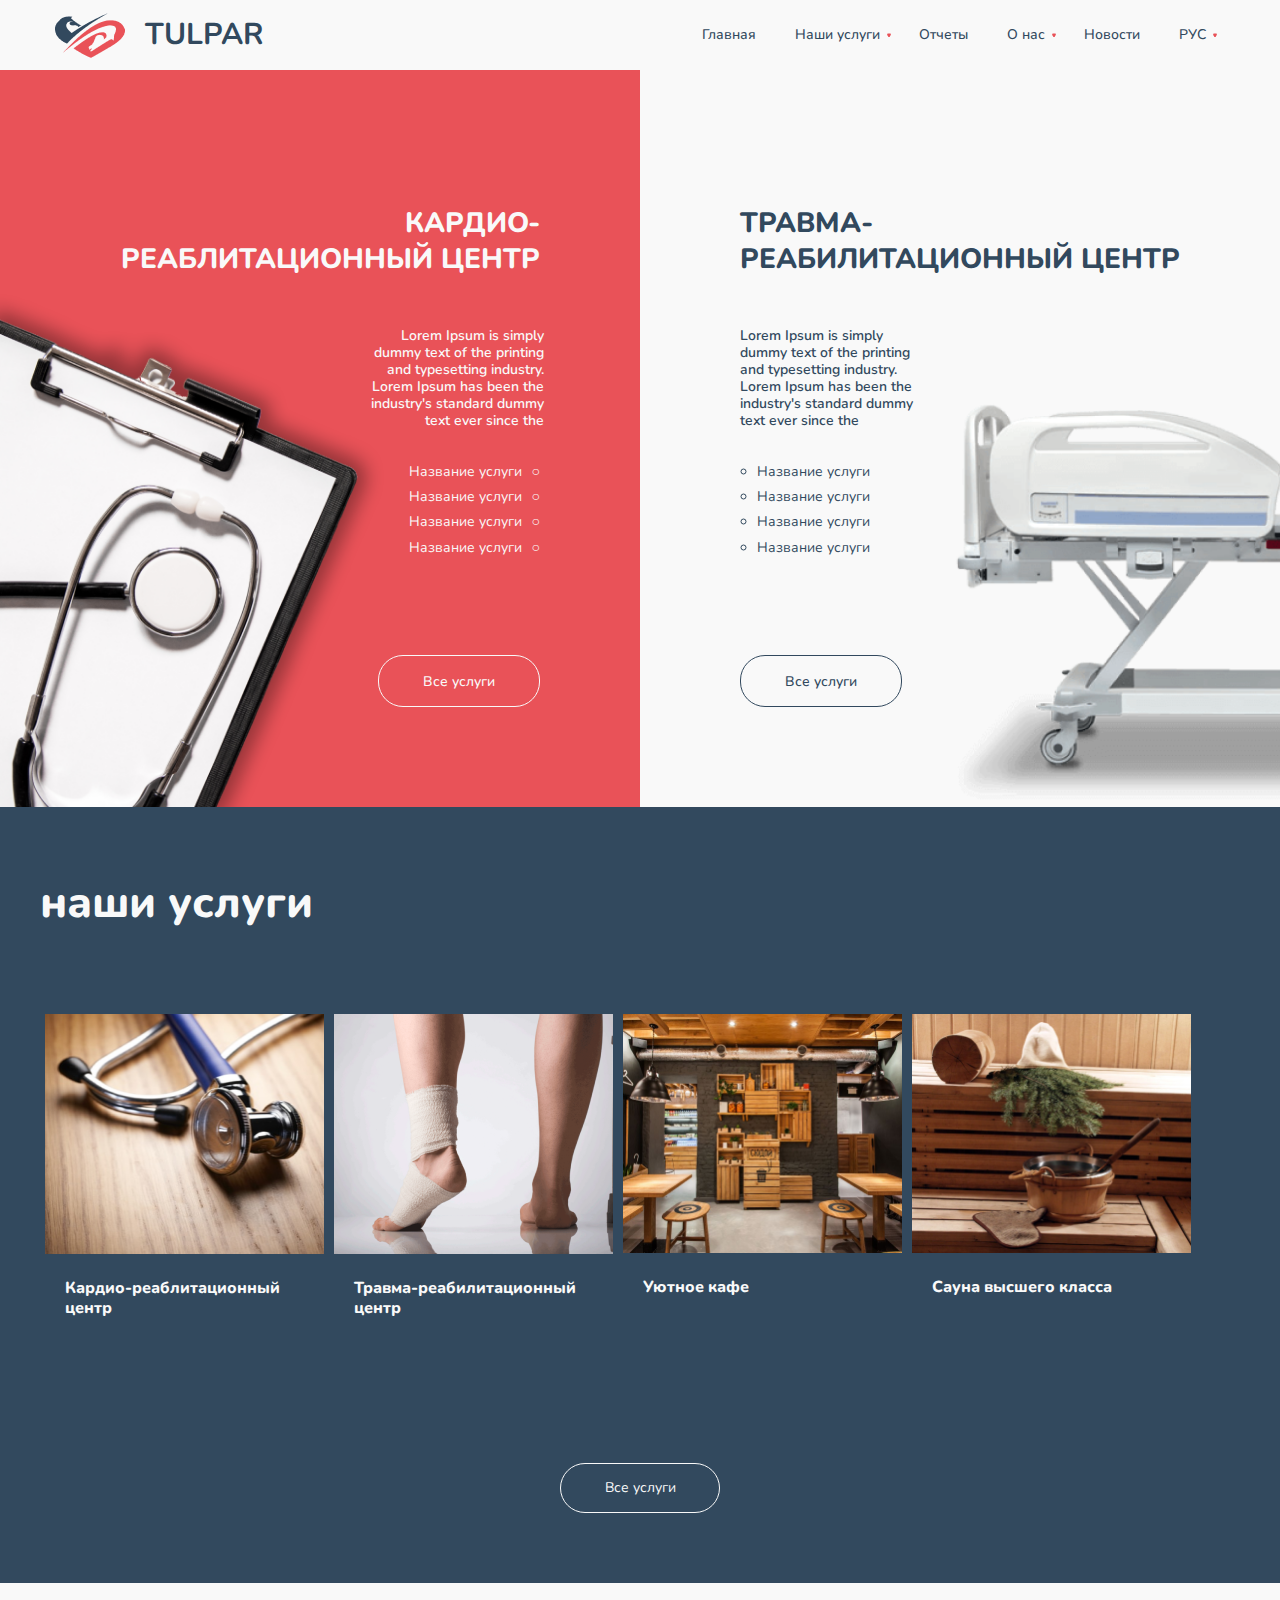
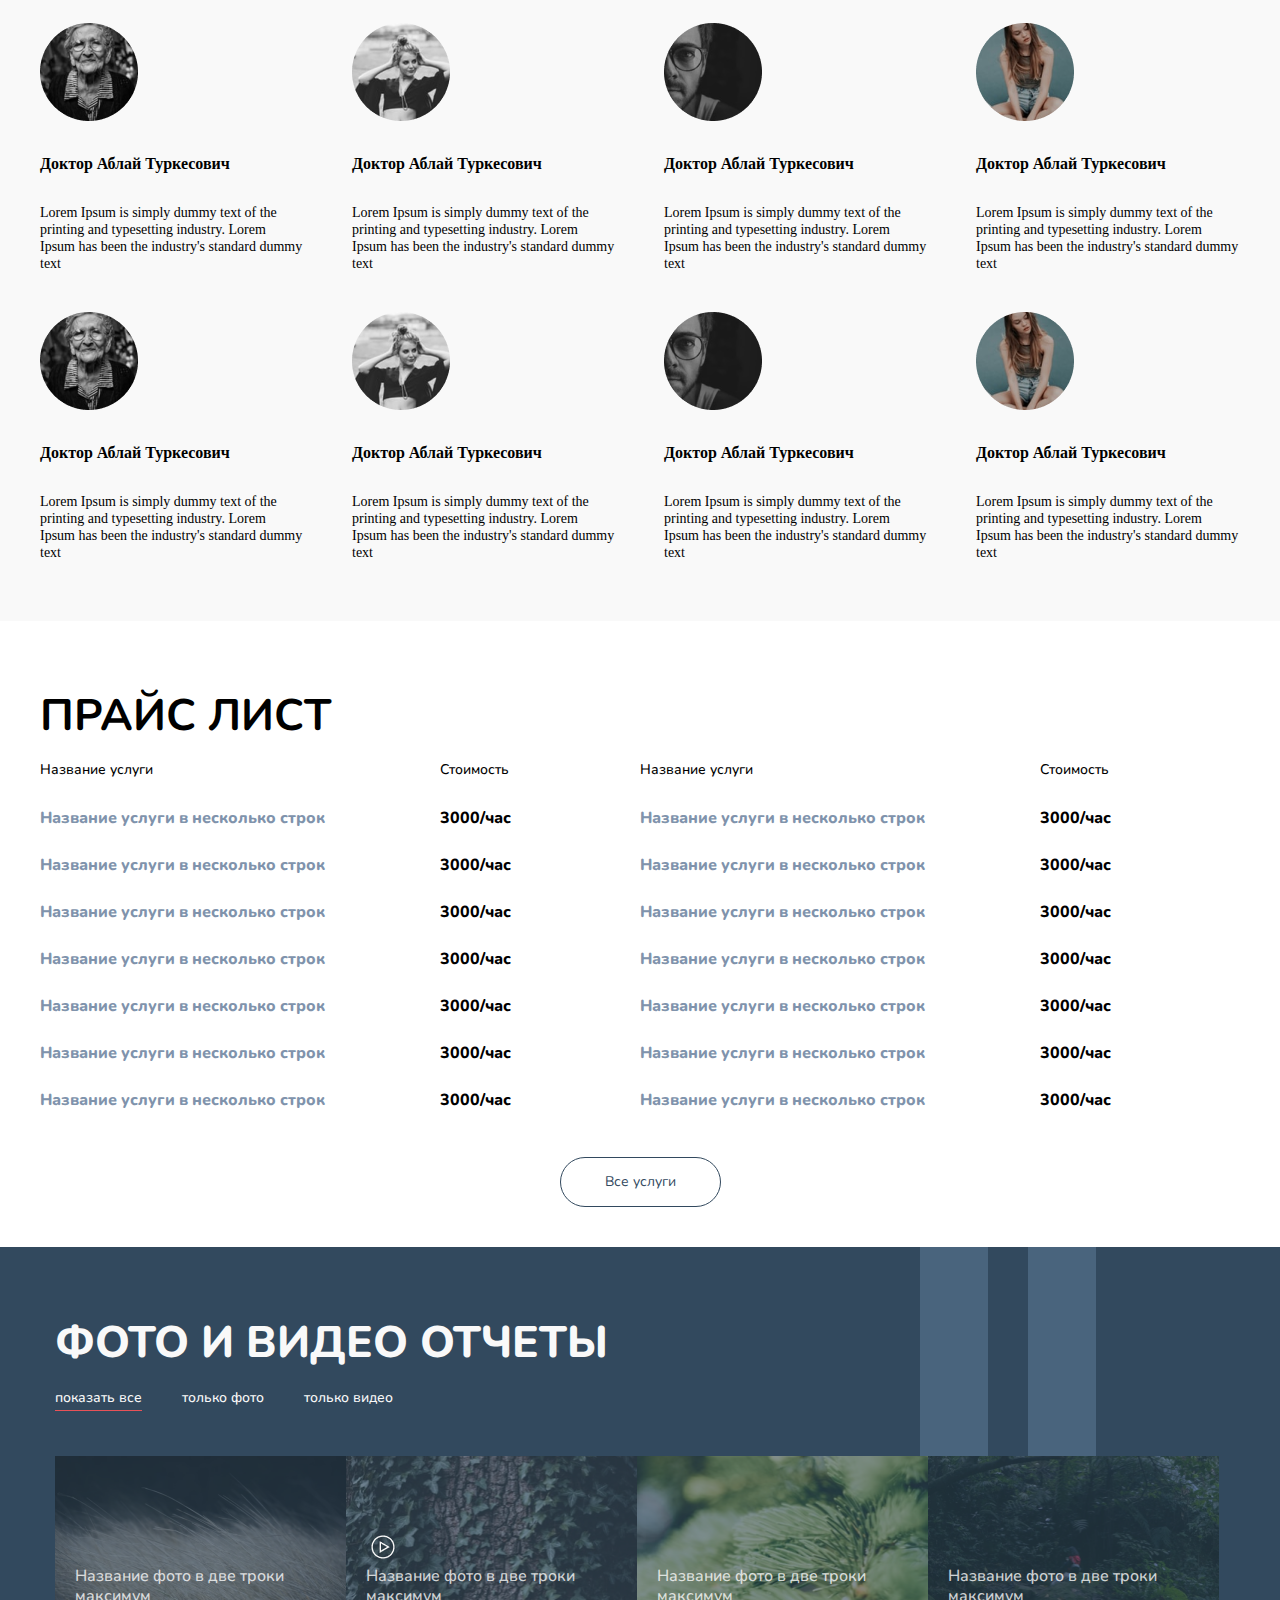
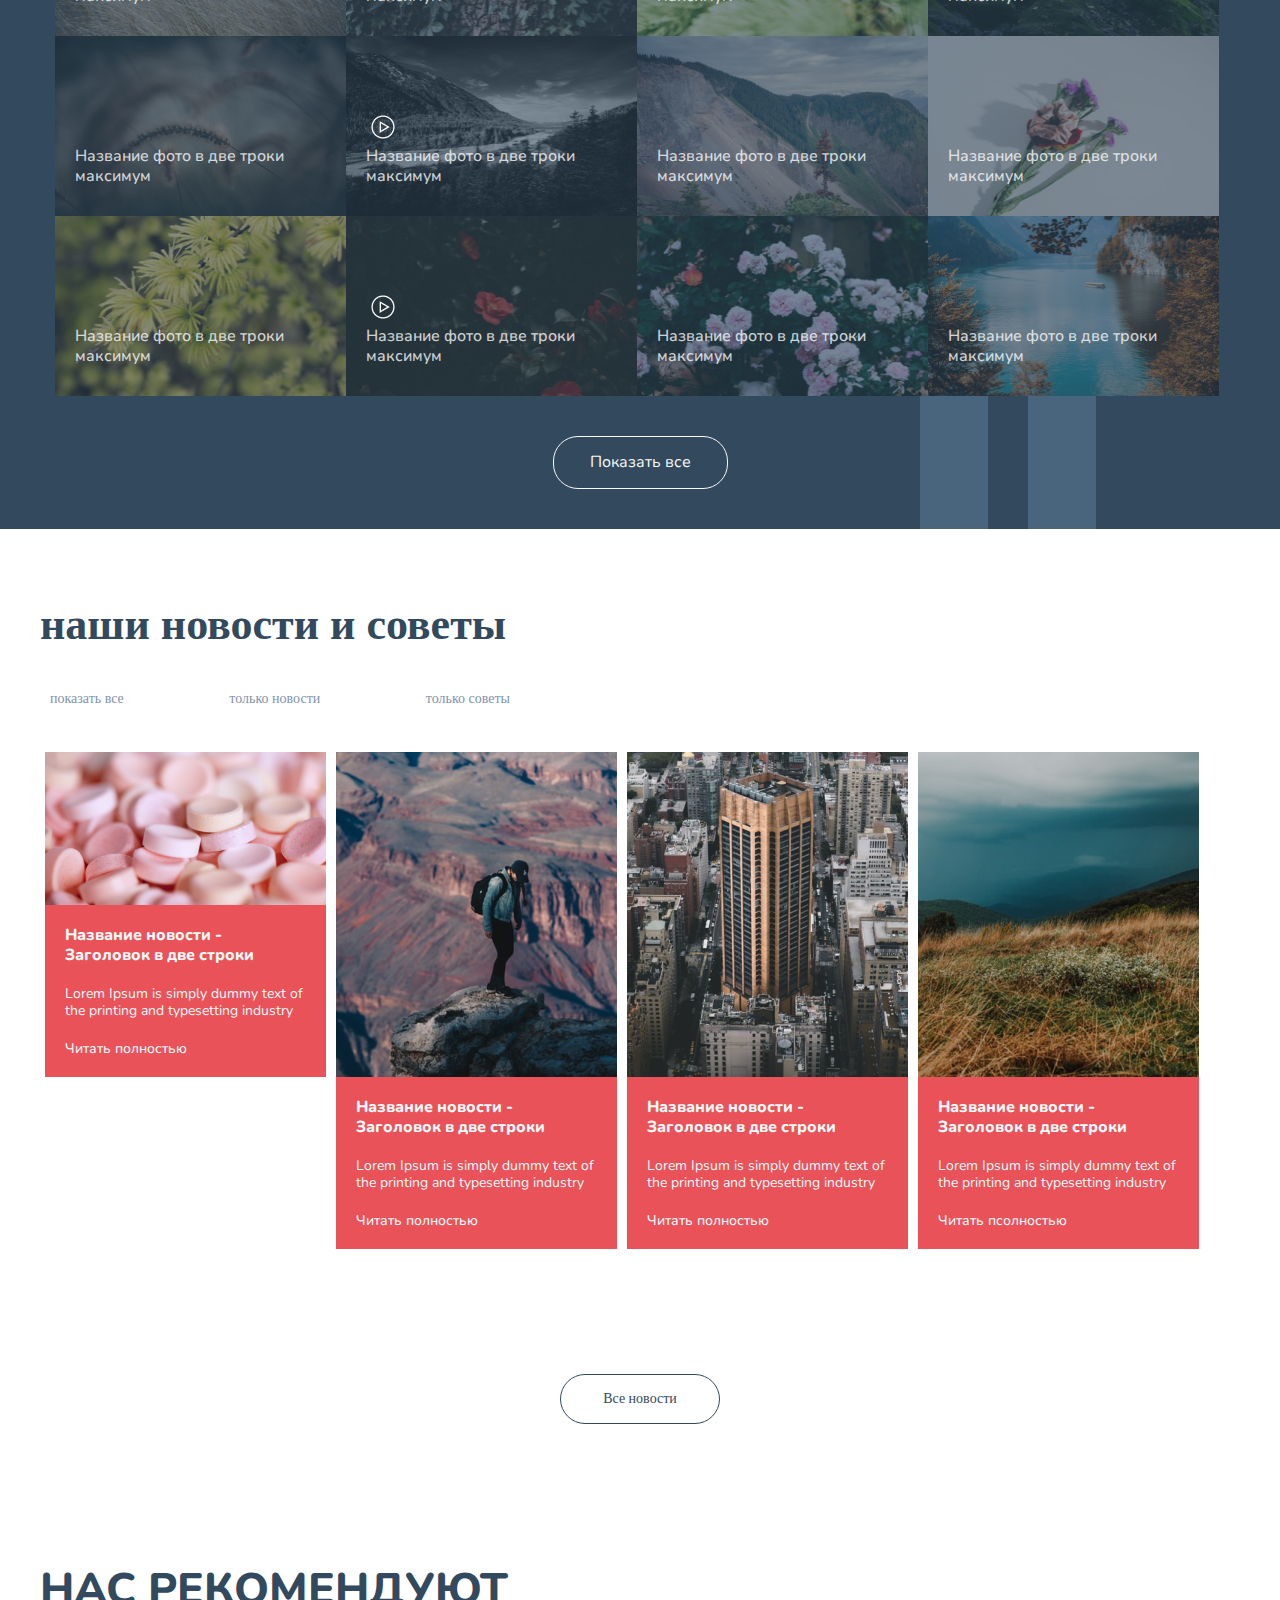
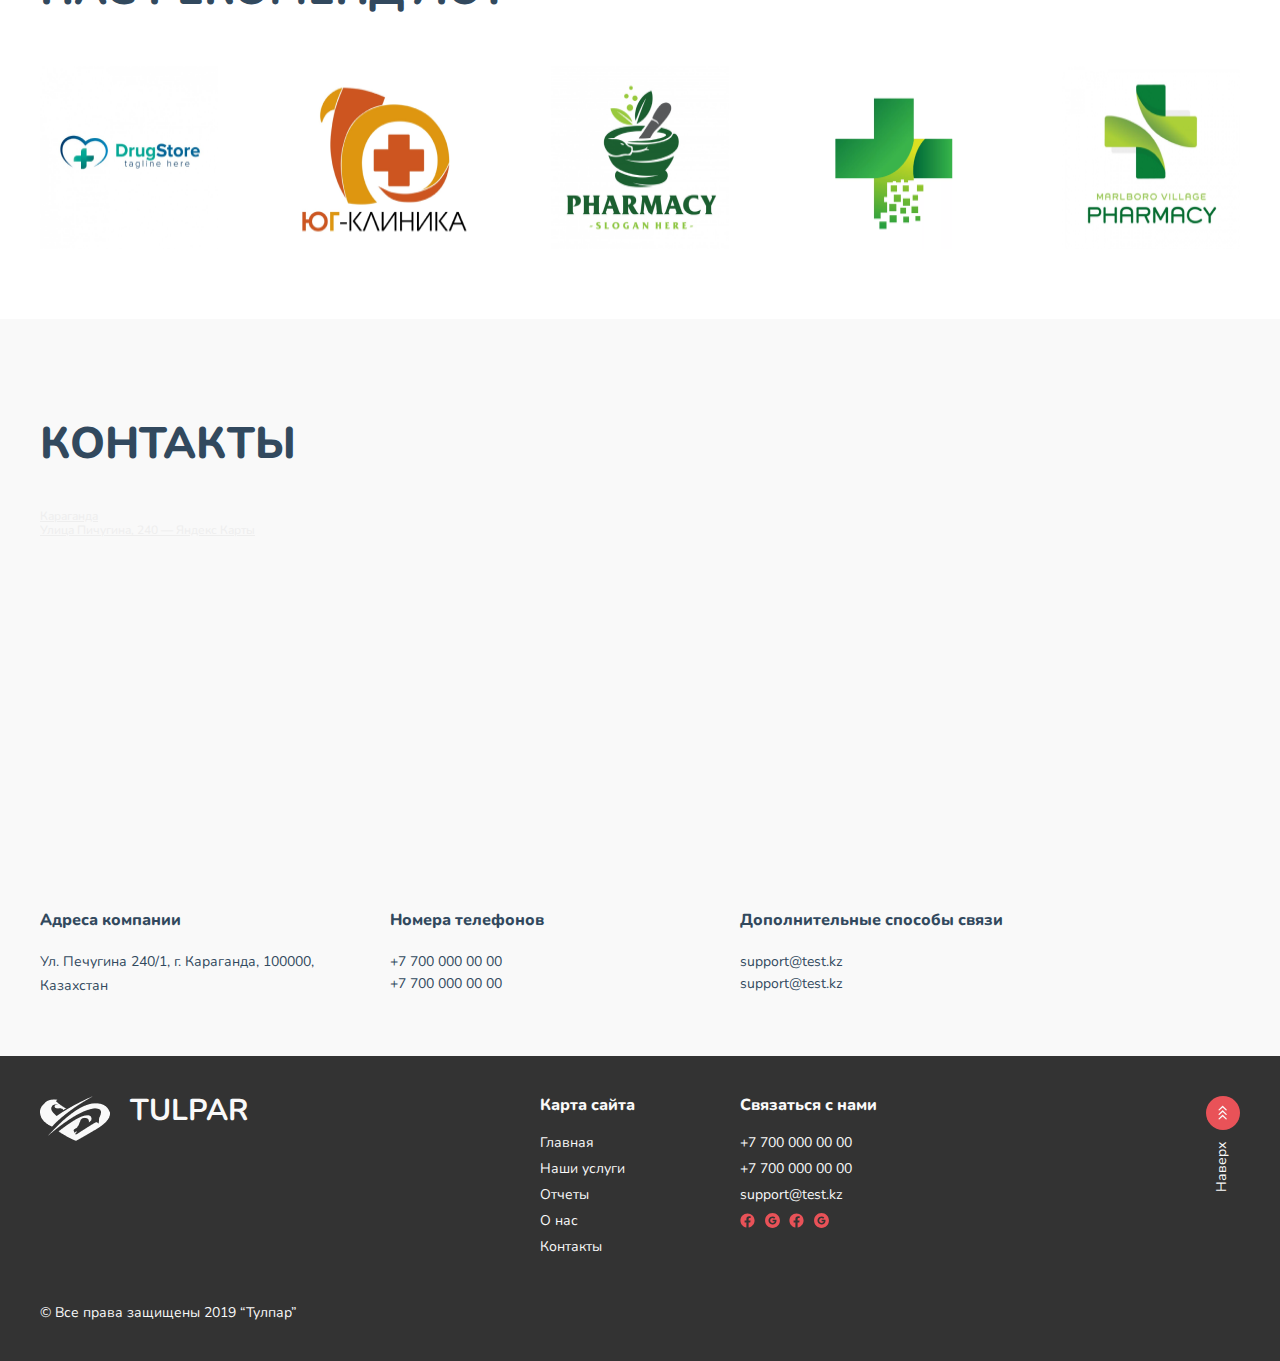
==== commit 185e3183: "added about us" ====
--- a/index.html
+++ b/index.html
@@ -21,33 +21,33 @@
       <div class="navbar__container">
         <div id="close" class="container_navbar">
           <div class="logo">
-            <a href="#"><div class="logo-image2"></div></a>
-            <a href="#"><span class="logo-name">Tulpar</span></a>
+            <a href="index.html"><div class="logo-image2"></div></a>
+            <a href="index.html"><span class="logo-name">Tulpar</span></a>
           </div>
           <div class="menu_body">
             <nav class="menu">
               <ul class="topmenu">
-                <li><a href="#">Главная</a></li>
+                <li><a href="index.html">Главная</a></li>
                 <li>
-                  <a href="#" class="arrow">Наши услуги</a>
+                  <a href="#our_uslugi" class="arrow">Наши услуги</a>
                   <ul class="submenu">
                     <li>
-                      <a href="#">Травма-реабилитационный центр</a>
+                      <a href="usluga1.html">Травма-реабилитационный центр</a>
                     </li>
                     <li>
-                      <a href="#">Кардио-реаблитационный центр</a>
+                      <a href="usluga2.html">Кардио-реаблитационный центр</a>
                     </li>
                     <li>
-                      <a href="#">Травма-реабилитационный центр</a>
+                      <a href="usluga1.html">Травма-реабилитационный центр</a>
                     </li>
                     <li>
-                      <a href="#">Кардио-реаблитационный центр</a>
+                      <a href="usluga2.html">Кардио-реаблитационный центр</a>
                     </li>
                   </ul>
                 </li>
                 <li><a href="#">Отчеты</a></li>
                 <li>
-                  <a href="#" class="arrow">О нас</a>
+                  <a href="about_us.html" class="arrow">О нас</a>
                   <ul class="submenu">
                     <li><a href="#">#</a></li>
                     <li><a href="#">#</a></li>
@@ -114,548 +114,527 @@
     </main>
     <!-- главный экран -->
 
-    <main class="container">
-      <!-- "наши услуги"  -->
-      <section class="section">
-        <div class="section__services">
-          <div class="container__services">
-            <h1 class="subtitle__services">наши услуги</h1>
-            <div class="services__columns">
-              <div class="services__column">
-                <div class="services__item">
-                  <img
-                    class="image"
-                    src="assets/images/image3.png"
-                    alt="Кардио-реаблитационный
+    <!-- "наши услуги"  -->
+    <section class="section">
+      <a name="our_uslugi"></a>
+      <div class="section__services">
+        <div class="container__services">
+          <h1 class="subtitle__services">наши услуги</h1>
+          <div class="services__columns">
+            <div class="services__column">
+              <div class="services__item">
+                <img
+                  class="image"
+                  src="assets/images/image3.png"
+                  alt="Кардио-реаблитационный
                     центр"
-                  />
-                </div>
-                <div class="columns__title">Кардио-реаблитационный центр</div>
-                <div class="hover__item_first">
-                  <div class="hover__title">
-                    <div class="columns__title">
-                      Кардио-реабилитационный центр
-                    </div>
-                    <div class="text">
-                      Кардио-реабилитация представляет собой совокупность
-                      восстанавливающих процедур и диагностических методик
-                    </div>
+                />
+              </div>
+              <div class="columns__title">Кардио-реаблитационный центр</div>
+              <div class="hover__item_first">
+                <div class="hover__title">
+                  <div class="columns__title">
+                    Кардио-реабилитационный центр
                   </div>
-                </div>
-              </div>
-              <div class="services__column">
-                <div class="services__item">
-                  <img
-                    class="image"
-                    src="assets/images/image4.png"
-                    alt="Травма-реабилитационный
+                  <div class="text">
+                    Кардио-реабилитация представляет собой совокупность
+                    восстанавливающих процедур и диагностических методик
+                  </div>
+                </div>
+              </div>
+            </div>
+            <div class="services__column">
+              <div class="services__item">
+                <img
+                  class="image"
+                  src="assets/images/image4.png"
+                  alt="Травма-реабилитационный
                 центр"
-                  />
+                />
+                <div class="columns__title">Травма-реабилитационный центр</div>
+              </div>
+              <div class="hover__item_second">
+                <div class="hover__title">
                   <div class="columns__title">
                     Травма-реабилитационный центр
                   </div>
-                </div>
-                <div class="hover__item_second">
-                  <div class="hover__title">
-                    <div class="columns__title">
-                      Травма-реабилитационный центр
-                    </div>
-                    <div class="text">Текст</div>
-                  </div>
-                </div>
-              </div>
-              <div class="services__column">
-                <div class="services__item">
-                  <img
-                    class="image"
-                    src="assets/images/image5.png"
-                    alt="Уютное кафе"
-                  />
+                  <div class="text">Текст</div>
+                </div>
+              </div>
+            </div>
+            <div class="services__column">
+              <div class="services__item">
+                <img
+                  class="image"
+                  src="assets/images/image5.png"
+                  alt="Уютное кафе"
+                />
+                <div class="columns__title">Уютное кафе</div>
+              </div>
+              <div class="hover__item_third">
+                <div class="hover__title">
                   <div class="columns__title">Уютное кафе</div>
-                </div>
-                <div class="hover__item_third">
-                  <div class="hover__title">
-                    <div class="columns__title">Уютное кафе</div>
-                    <div class="text">Текст</div>
-                  </div>
-                </div>
-              </div>
-              <div class="services__column">
-                <div class="services__item">
-                  <img
-                    class="image"
-                    src="assets/images/image6.png"
-                    alt="Сауна высшего класса"
-                  />
+                  <div class="text">Текст</div>
+                </div>
+              </div>
+            </div>
+            <div class="services__column">
+              <div class="services__item">
+                <img
+                  class="image"
+                  src="assets/images/image6.png"
+                  alt="Сауна высшего класса"
+                />
+                <div class="columns__title">Сауна высшего класса</div>
+              </div>
+              <div class="hover__item_fourth">
+                <div class="hover__title">
                   <div class="columns__title">Сауна высшего класса</div>
-                </div>
-                <div class="hover__item_fourth">
-                  <div class="hover__title">
-                    <div class="columns__title">Сауна высшего класса</div>
-                    <div class="text">Текст</div>
-                  </div>
-                </div>
-              </div>
-            </div>
-            <!-- </div> class="services__columns" -->
-            <div class="container__button">
-              <button class="button">Все услуги</button>
-            </div>
-          </div>
-        </div>
-      </section>
-      <!-- конец блока "наши услуги" -->
-<!--наши специалисты-->
-<div class="container-specialists">
-  <div class="container-specialists__specialists">
-      <div class="doc">
+                  <div class="text">Текст</div>
+                </div>
+              </div>
+            </div>
+          </div>
+          <!-- </div> class="services__columns" -->
+          <div class="container__button">
+            <button class="button">Все услуги</button>
+          </div>
+        </div>
+      </div>
+    </section>
+    <!-- конец блока "наши услуги" -->
+    <!--наши специалисты-->
+    <div class="container-specialists">
+      <div class="container-specialists__specialists">
+        <div class="doc">
           <div class="doc-img">
-              <img src="assets/images/photo1.png" alt="photo1"></div>
+            <img src="assets/images/photo1.png" alt="photo1" />
+          </div>
           <h3>Доктор Аблай Туркесович</h3>
-          <p>Lorem Ipsum is simply dummy text of the printing and typesetting industry. Lorem Ipsum has been the
-              industry's standard dummy text</p>
-      </div>
-      <div class="doc">
+          <p>
+            Lorem Ipsum is simply dummy text of the printing and typesetting
+            industry. Lorem Ipsum has been the industry's standard dummy text
+          </p>
+        </div>
+        <div class="doc">
           <div class="doc-img">
-              <img src="assets/images/photo2.png" alt="photo2"></div>
+            <img src="assets/images/photo2.png" alt="photo2" />
+          </div>
           <h3>Доктор Аблай Туркесович</h3>
-          <p>Lorem Ipsum is simply dummy text of the printing and typesetting industry. Lorem Ipsum has been the
-              industry's standard dummy text</p>
-      </div>
-      <div class="doc">
+          <p>
+            Lorem Ipsum is simply dummy text of the printing and typesetting
+            industry. Lorem Ipsum has been the industry's standard dummy text
+          </p>
+        </div>
+        <div class="doc">
           <div class="doc-img">
-              <img src="assets/images/photo3.png" alt="photo3"></div>
+            <img src="assets/images/photo3.png" alt="photo3" />
+          </div>
           <h3>Доктор Аблай Туркесович</h3>
-          <p>Lorem Ipsum is simply dummy text of the printing and typesetting industry. Lorem Ipsum has been the
-              industry's standard dummy text</p>
-      </div>
-      <div class="doc">
+          <p>
+            Lorem Ipsum is simply dummy text of the printing and typesetting
+            industry. Lorem Ipsum has been the industry's standard dummy text
+          </p>
+        </div>
+        <div class="doc">
           <div class="doc-img">
-              <img src="assets/images/photo4.png" alt="photo4"></div>
+            <img src="assets/images/photo4.png" alt="photo4" />
+          </div>
           <h3>Доктор Аблай Туркесович</h3>
-          <p>Lorem Ipsum is simply dummy text of the printing and typesetting industry. Lorem Ipsum has been the
-              industry's standard dummy text</p>
-      </div>
-      <div class="doc">
+          <p>
+            Lorem Ipsum is simply dummy text of the printing and typesetting
+            industry. Lorem Ipsum has been the industry's standard dummy text
+          </p>
+        </div>
+        <div class="doc">
           <div class="doc-img">
-              <img src="assets/images/photo1.png" alt="photo1"></div>
+            <img src="assets/images/photo1.png" alt="photo1" />
+          </div>
           <h3>Доктор Аблай Туркесович</h3>
-          <p>Lorem Ipsum is simply dummy text of the printing and typesetting industry. Lorem Ipsum has been the
-              industry's standard dummy text</p>
-      </div>
-      <div class="doc">
+          <p>
+            Lorem Ipsum is simply dummy text of the printing and typesetting
+            industry. Lorem Ipsum has been the industry's standard dummy text
+          </p>
+        </div>
+        <div class="doc">
           <div class="doc-img">
-              <img src="assets/images/photo2.png" alt="photo2"></div>
+            <img src="assets/images/photo2.png" alt="photo2" />
+          </div>
           <h3>Доктор Аблай Туркесович</h3>
-          <p>Lorem Ipsum is simply dummy text of the printing and typesetting industry. Lorem Ipsum has been the
-              industry's standard dummy text</p>
-      </div>
-      <div class="doc">
+          <p>
+            Lorem Ipsum is simply dummy text of the printing and typesetting
+            industry. Lorem Ipsum has been the industry's standard dummy text
+          </p>
+        </div>
+        <div class="doc">
           <div class="doc-img">
-              <img src="assets/images/photo3.png" alt="photo3"></div>
+            <img src="assets/images/photo3.png" alt="photo3" />
+          </div>
           <h3>Доктор Аблай Туркесович</h3>
-          <p>Lorem Ipsum is simply dummy text of the printing and typesetting industry. Lorem Ipsum has been the
-              industry's standard dummy text</p>
-      </div>
-      <div class="doc">
+          <p>
+            Lorem Ipsum is simply dummy text of the printing and typesetting
+            industry. Lorem Ipsum has been the industry's standard dummy text
+          </p>
+        </div>
+        <div class="doc">
           <div class="doc-img">
-              <img src="assets/images/photo4.png" alt="photo4"></div>
+            <img src="assets/images/photo4.png" alt="photo4" />
+          </div>
           <h3>Доктор Аблай Туркесович</h3>
-          <p>Lorem Ipsum is simply dummy text of the printing and typesetting industry. Lorem Ipsum has been the
-              industry's standard dummy text</p>
-      </div>
-  </div>
-  <div class="container-specialists__adaptive">
-      <div class="doc-top">
+          <p>
+            Lorem Ipsum is simply dummy text of the printing and typesetting
+            industry. Lorem Ipsum has been the industry's standard dummy text
+          </p>
+        </div>
+      </div>
+      <div class="container-specialists__adaptive">
+        <div class="doc-top">
           <div class="doc">
-              <div class="doc-img">
-                  <img src="assets/images/photo1.png" alt="photo1"></div>
-              <h3>Доктор Аблай Туркесович</h3>
-              <p>Lorem Ipsum is simply dummy text of the printing and typesetting industry. Lorem Ipsum has
-                  been the
-                  industry's standard dummy text</p>
+            <div class="doc-img">
+              <img src="assets/images/photo1.png" alt="photo1" />
+            </div>
+            <h3>Доктор Аблай Туркесович</h3>
+            <p>
+              Lorem Ipsum is simply dummy text of the printing and typesetting
+              industry. Lorem Ipsum has been the industry's standard dummy text
+            </p>
           </div>
           <div class="doc">
-              <div class="doc-img">
-                  <img src="assets/images/photo1.png" alt="photo1"></div>
-              <h3>Доктор Аблай Туркесович</h3>
-              <p>Lorem Ipsum is simply dummy text of the printing and typesetting industry. Lorem Ipsum has
-                  been the
-                  industry's standard dummy text</p>
+            <div class="doc-img">
+              <img src="assets/images/photo1.png" alt="photo1" />
+            </div>
+            <h3>Доктор Аблай Туркесович</h3>
+            <p>
+              Lorem Ipsum is simply dummy text of the printing and typesetting
+              industry. Lorem Ipsum has been the industry's standard dummy text
+            </p>
           </div>
           <div class="doc">
-              <div class="doc-img">
-                  <img src="assets/images/photo1.png" alt="photo1"></div>
-              <h3>Доктор Аблай Туркесович</h3>
-              <p>Lorem Ipsum is simply dummy text of the printing and typesetting industry. Lorem Ipsum has
-                  been the
-                  industry's standard dummy text</p>
-          </div>
-      </div>
-      <div class="doc-bottom">
+            <div class="doc-img">
+              <img src="assets/images/photo1.png" alt="photo1" />
+            </div>
+            <h3>Доктор Аблай Туркесович</h3>
+            <p>
+              Lorem Ipsum is simply dummy text of the printing and typesetting
+              industry. Lorem Ipsum has been the industry's standard dummy text
+            </p>
+          </div>
+        </div>
+        <div class="doc-bottom">
           <button class="button-more">Подробнее</button>
-      </div>
-  </div>
-</div>
-<!--конец блока Наши специалисты-->
-<!--прайс лист-->
-<div class="container-pricelist">
-  <div class="pricelist">
-      <h1 class="title-price">Прайс лист</h1>
-      <div class="pricelist-top">
+        </div>
+      </div>
+    </div>
+    <!--конец блока Наши специалисты-->
+    <!--прайс лист-->
+    <div class="container-pricelist">
+      <div class="pricelist">
+        <h1 class="title-price">Прайс лист</h1>
+        <div class="pricelist-top">
           <div class="name1">
-              <span class="service-top">Название услуги</span>
-              <span class="service">Название услуги в несколько строк</span>
-              <span class="service">Название услуги в несколько строк</span>
-              <span class="service">Название услуги в несколько строк</span>
-              <span class="service">Название услуги в несколько строк</span>
-              <span class="service">Название услуги в несколько строк</span>
-              <span class="service">Название услуги в несколько строк</span>
-              <span class="service">Название услуги в несколько строк</span>
+            <span class="service-top">Название услуги</span>
+            <span class="service">Название услуги в несколько строк</span>
+            <span class="service">Название услуги в несколько строк</span>
+            <span class="service">Название услуги в несколько строк</span>
+            <span class="service">Название услуги в несколько строк</span>
+            <span class="service">Название услуги в несколько строк</span>
+            <span class="service">Название услуги в несколько строк</span>
+            <span class="service">Название услуги в несколько строк</span>
           </div>
           <div class="price1">
-              <span class="cost-top">Стоимость</span>
-              <span class="cost">3000/час</span>
-              <span class="cost">3000/час</span>
-              <span class="cost">3000/час</span>
-              <span class="cost">3000/час</span>
-              <span class="cost">3000/час</span>
-              <span class="cost">3000/час</span>
-              <span class="cost">3000/час</span>
+            <span class="cost-top">Стоимость</span>
+            <span class="cost">3000/час</span>
+            <span class="cost">3000/час</span>
+            <span class="cost">3000/час</span>
+            <span class="cost">3000/час</span>
+            <span class="cost">3000/час</span>
+            <span class="cost">3000/час</span>
+            <span class="cost">3000/час</span>
           </div>
           <div class="name2">
-              <span class="service-top">Название услуги</span>
-              <span class="service">Название услуги в несколько строк</span>
-              <span class="service">Название услуги в несколько строк</span>
-              <span class="service">Название услуги в несколько строк</span>
-              <span class="service">Название услуги в несколько строк</span>
-              <span class="service">Название услуги в несколько строк</span>
-              <span class="service">Название услуги в несколько строк</span>
-              <span class="service">Название услуги в несколько строк</span>
+            <span class="service-top">Название услуги</span>
+            <span class="service">Название услуги в несколько строк</span>
+            <span class="service">Название услуги в несколько строк</span>
+            <span class="service">Название услуги в несколько строк</span>
+            <span class="service">Название услуги в несколько строк</span>
+            <span class="service">Название услуги в несколько строк</span>
+            <span class="service">Название услуги в несколько строк</span>
+            <span class="service">Название услуги в несколько строк</span>
           </div>
           <div class="price2">
-              <span class="cost-top">Стоимость</span>
-              <span class="cost">3000/час</span>
-              <span class="cost">3000/час</span>
-              <span class="cost">3000/час</span>
-              <span class="cost">3000/час</span>
-              <span class="cost">3000/час</span>
-              <span class="cost">3000/час</span>
-              <span class="cost">3000/час</span>
-          </div>
-      </div>
-      <div class="pricelist-bottom">
+            <span class="cost-top">Стоимость</span>
+            <span class="cost">3000/час</span>
+            <span class="cost">3000/час</span>
+            <span class="cost">3000/час</span>
+            <span class="cost">3000/час</span>
+            <span class="cost">3000/час</span>
+            <span class="cost">3000/час</span>
+            <span class="cost">3000/час</span>
+          </div>
+        </div>
+        <div class="pricelist-bottom">
           <button class="button-service">Все услуги</button>
-      </div>
-  </div>
-</div>
-<!--конец блока Прайс лист-->
-      <!-- фото и видео -->
-      <section class="content">
-        <div class="content__container">
-          <div class="content_body">
-            <div class="tab-container">
-              <h1>фото и видео отчеты</h1>
-              <div class="tab-wrapper">
-                <input type="radio" name="tab" id="tab1" checked />
-                <label class="tab-label" for="tab1" nth="1">показать все</label>
-                <div class="tab-item" id="tab-content1">
-                  <div class="item_image">
-                    <img src="assets/images/image7.png" alt="nature" />
-                    <p class="title_image">
-                      Название фото в две троки максимум
-                    </p>
-                    <div class="overlay"></div>
-                    <div class="zoom_button"><a href="#"> Увеличить </a></div>
-                  </div>
-                  <div class="item_image">
-                    <img src="assets/images/image8.png" alt="nature" />
-                    <div class="item_video"></div>
-                    <p class="title_image">
-                      Название фото в две троки максимум
-                    </p>
-                    <div class="overlay"></div>
-                    <div class="zoom_button"><a href="#"> Увеличить </a></div>
-                  </div>
-                  <div class="item_image">
-                    <img src="assets/images/image9.png" alt="nature" />
-                    <p class="title_image">
-                      Название фото в две троки максимум
-                    </p>
-                    <div class="overlay"></div>
-                    <div class="zoom_button"><a href="#"> Увеличить </a></div>
-                  </div>
-                  <div class="item_image">
-                    <img src="assets/images/image9_10.png" alt="nature" />
-                    <p class="title_image">
-                      Название фото в две троки максимум
-                    </p>
-                    <div class="overlay"></div>
-                    <div class="zoom_button"><a href="#"> Увеличить </a></div>
-                  </div>
-                  <div class="item_image">
-                    <img src="assets/images/image10.png" alt="nature" />
-                    <p class="title_image">
-                      Название фото в две троки максимум
-                    </p>
-                    <div class="overlay"></div>
-                    <div class="zoom_button"><a href="#"> Увеличить </a></div>
-                  </div>
-                  <div class="item_image">
-                    <img src="assets/images/image11.png" alt="nature" />
-                    <div class="item_video"></div>
-                    <p class="title_image">
-                      Название фото в две троки максимум
-                    </p>
-                    <div class="overlay"></div>
-                    <div class="zoom_button"><a href="#"> Увеличить </a></div>
-                  </div>
-                  <div class="item_image">
-                    <img src="assets/images/image12.png" alt="nature" />
-                    <p class="title_image">
-                      Название фото в две троки максимум
-                    </p>
-                    <div class="overlay"></div>
-                    <div class="zoom_button"><a href="#"> Увеличить </a></div>
-                  </div>
-                  <div class="item_image">
-                    <img src="assets/images/image13.png" alt="flowers" />
-                    <p class="title_image">
-                      Название фото в две троки максимум
-                    </p>
-                    <div class="overlay"></div>
-                    <div class="zoom_button"><a href="#"> Увеличить </a></div>
-                  </div>
-                  <div class="item_image">
-                    <img src="assets/images/image14.png" alt="flowers" />
-                    <p class="title_image">
-                      Название фото в две троки максимум
-                    </p>
-                    <div class="overlay"></div>
-                    <div class="zoom_button"><a href="#"> Увеличить </a></div>
-                  </div>
-                  <div class="item_image">
-                    <img src="assets/images/image15.png" alt="flowers" />
-                    <div class="item_video"></div>
-                    <p class="title_image">
-                      Название фото в две троки максимум
-                    </p>
-                    <div class="overlay"></div>
-                    <div class="zoom_button"><a href="#"> Увеличить </a></div>
-                  </div>
-                  <div class="item_image">
-                    <img src="assets/images/image16.png" alt="flowers" />
-                    <p class="title_image">
-                      Название фото в две троки максимум
-                    </p>
-                    <div class="overlay"></div>
-                    <div class="zoom_button"><a href="#"> Увеличить </a></div>
-                  </div>
-                  <div class="item_image">
-                    <img src="assets/images/image17.png" alt="nature" />
-                    <p class="title_image">
-                      Название фото в две троки максимум
-                    </p>
-                    <div class="overlay"></div>
-                    <div class="zoom_button"><a href="#"> Увеличить </a></div>
-                  </div>
-                </div>
-
-                <input type="radio" name="tab" id="tab2" />
-                <label class="tab-label" for="tab2" nth="2">только фото</label>
-                <div class="tab-item" id="tab-content2">
-                  <div class="item_image">
-                    <img src="assets/images/image7.png" alt="nature" />
-                    <p class="title_image">
-                      Название фото в две троки максимум
-                    </p>
-                    <div class="overlay"></div>
-                    <div class="zoom_button"><a href="#"> Увеличить </a></div>
-                  </div>
-                  <div class="item_image">
-                    <img src="assets/images/image9.png" alt="nature" />
-                    <p class="title_image">
-                      Название фото в две троки максимум
-                    </p>
-                    <div class="overlay"></div>
-                    <div class="zoom_button"><a href="#"> Увеличить </a></div>
-                  </div>
-                  <div class="item_image">
-                    <img src="assets/images/image9_10.png" alt="nature" />
-                    <p class="title_image">
-                      Название фото в две троки максимум
-                    </p>
-                    <div class="overlay"></div>
-                    <div class="zoom_button"><a href="#"> Увеличить </a></div>
-                  </div>
-                  <div class="item_image">
-                    <img src="assets/images/image10.png" alt="nature" />
-                    <p class="title_image">
-                      Название фото в две троки максимум
-                    </p>
-                    <div class="overlay"></div>
-                    <div class="zoom_button"><a href="#"> Увеличить </a></div>
-                  </div>
-                  <div class="item_image">
-                    <img src="assets/images/image12.png" alt="nature" />
-                    <p class="title_image">
-                      Название фото в две троки максимум
-                    </p>
-                    <div class="overlay"></div>
-                    <div class="zoom_button"><a href="#"> Увеличить </a></div>
-                  </div>
-                  <div class="item_image">
-                    <img src="assets/images/image13.png" alt="flowers" />
-                    <p class="title_image">
-                      Название фото в две троки максимум
-                    </p>
-                    <div class="overlay"></div>
-                    <div class="zoom_button"><a href="#"> Увеличить </a></div>
-                  </div>
-                  <div class="item_image">
-                    <img src="assets/images/image14.png" alt="flowers" />
-                    <p class="title_image">
-                      Название фото в две троки максимум
-                    </p>
-                    <div class="overlay"></div>
-                    <div class="zoom_button"><a href="#"> Увеличить </a></div>
-                  </div>
-                  <div class="item_image">
-                    <img src="assets/images/image16.png" alt="flowers" />
-                    <p class="title_image">
-                      Название фото в две троки максимум
-                    </p>
-                    <div class="overlay"></div>
-                    <div class="zoom_button"><a href="#"> Увеличить </a></div>
-                  </div>
-                  <div class="item_image">
-                    <img src="assets/images/image17.png" alt="nature" />
-                    <p class="title_image">
-                      Название фото в две троки максимум
-                    </p>
-                    <div class="overlay"></div>
-                    <div class="zoom_button"><a href="#"> Увеличить </a></div>
-                  </div>
-                </div>
-
-                <input type="radio" name="tab" id="tab3" />
-                <label class="tab-label" for="tab3" nth="3">только видео</label>
-                <div class="tab-item" id="tab-content3">
-                  <div class="item_image">
-                    <img src="assets/images/image8.png" alt="nature" />
-                    <div class="item_video"></div>
-                    <p class="title_image">
-                      Название фото в две троки максимум
-                    </p>
-                    <div class="overlay"></div>
-                    <div class="zoom_button"><a href="#"> Увеличить </a></div>
-                  </div>
-                  <div class="item_image">
-                    <img src="assets/images/image11.png" alt="nature" />
-                    <div class="item_video"></div>
-                    <p class="title_image">
-                      Название фото в две троки максимум
-                    </p>
-                    <div class="overlay"></div>
-                    <div class="zoom_button"><a href="#"> Увеличить </a></div>
-                  </div>
-                  <div class="item_image">
-                    <img src="assets/images/image15.png" alt="flowers" />
-                    <div class="item_video"></div>
-                    <p class="title_image">
-                      Название фото в две троки максимум
-                    </p>
-                    <div class="overlay"></div>
-                    <div class="zoom_button"><a href="#"> Увеличить </a></div>
-                  </div>
-                </div>
-              </div>
-
-              <div class="button__container">
-                <button class="tab-container_button">
-                  <a href="#">Показать все</a>
-                </button>
-              </div>
-            </div>
-          </div>
-        </div>
-      </section>
-      <!-- фото и видео -->
-
-      <!-- "наши новости и советы" -->
-      <section class="section__news">
-        <div class="container__services">
-          <h1 class="subtitle__services">наши новости и советы</h1>
-          <div class="link">
-            <a href="#">показать все</a>
-            <a href="#">только новости</a>
-            <a href="#">только советы</a>
-          </div>
-
-          <div class="services__columns">
-            <div class="column__news">
-              <img class="image__news" src="assets/images/Tabl.png" alt="" />
-              <div class="block__bg">
-                <div class="columns__title">
-                  Название новости - <br />Заголовок в две строки
-                </div>
-                <div class="text">
-                  Lorem Ipsum is simply dummy text of the printing and
-                  typesetting industry
-                </div>
-                <a class="all" href="#">Читать полностью</a>
-              </div>
-            </div>
-
-            <div class="column__news">
-              <img class="image__news" src="assets/images/image19.png" alt="" />
-              <div class="block__news">
-                <div class="columns__title">
-                  Название новости - <br />Заголовок в две строки
-                </div>
-                <div class="text">
-                  Lorem Ipsum is simply dummy text of the printing and
-                  typesetting industry
-                </div>
-                <a class="all" href="#">Читать полностью</a>
-              </div>
-            </div>
-
-            <div class="column__news">
-              <img class="image__news" src="assets/images/image20.png" alt="" />
-              <div class="block__news">
-                <div class="columns__title">
-                  Название новости - <br />Заголовок в две строки
-                </div>
-                <div class="text">
-                  Lorem Ipsum is simply dummy text of the printing and
-                  typesetting industry
-                </div>
-                <a class="all" href="#">Читать полностью</a>
-              </div>
-            </div>
-
-            <div class="column__news">
-              <img class="image__news" src="assets/images/image21.png" alt="" />
-              <div class="block__news">
-                <div class="columns__title">
-                  Название новости - <br />Заголовок в две строки
-                </div>
-                <div class="text">
-                  Lorem Ipsum is simply dummy text of the printing and
-                  typesetting industry
-                </div>
-                <a class="all" href="#">Читать пcолностью</a>
-              </div>
-            </div>
-          </div>
-          <div class="container__button">
-            <button class="button">Все новости</button>
-          </div>
-        </div>
-      </section>
-      <!-- конец  "наши новости и советы"  -->
-    </main>
+        </div>
+      </div>
+    </div>
+    <!--конец блока Прайс лист-->
+    <!-- фото и видео -->
+    <section class="content">
+      <div class="content__container">
+        <div class="content_body">
+          <div class="tab-container">
+            <h1>фото и видео отчеты</h1>
+            <div class="tab-wrapper">
+              <input type="radio" name="tab" id="tab1" checked />
+              <label class="tab-label" for="tab1" nth="1">показать все</label>
+              <div class="tab-item" id="tab-content1">
+                <div class="item_image">
+                  <img src="assets/images/image7.png" alt="nature" />
+                  <p class="title_image">Название фото в две троки максимум</p>
+                  <div class="overlay"></div>
+                  <div class="zoom_button"><a href="#"> Увеличить </a></div>
+                </div>
+                <div class="item_image">
+                  <img src="assets/images/image8.png" alt="nature" />
+                  <div class="item_video"></div>
+                  <p class="title_image">Название фото в две троки максимум</p>
+                  <div class="overlay"></div>
+                  <div class="zoom_button"><a href="#"> Увеличить </a></div>
+                </div>
+                <div class="item_image">
+                  <img src="assets/images/image9.png" alt="nature" />
+                  <p class="title_image">Название фото в две троки максимум</p>
+                  <div class="overlay"></div>
+                  <div class="zoom_button"><a href="#"> Увеличить </a></div>
+                </div>
+                <div class="item_image">
+                  <img src="assets/images/image9_10.png" alt="nature" />
+                  <p class="title_image">Название фото в две троки максимум</p>
+                  <div class="overlay"></div>
+                  <div class="zoom_button"><a href="#"> Увеличить </a></div>
+                </div>
+                <div class="item_image">
+                  <img src="assets/images/image10.png" alt="nature" />
+                  <p class="title_image">Название фото в две троки максимум</p>
+                  <div class="overlay"></div>
+                  <div class="zoom_button"><a href="#"> Увеличить </a></div>
+                </div>
+                <div class="item_image">
+                  <img src="assets/images/image11.png" alt="nature" />
+                  <div class="item_video"></div>
+                  <p class="title_image">Название фото в две троки максимум</p>
+                  <div class="overlay"></div>
+                  <div class="zoom_button"><a href="#"> Увеличить </a></div>
+                </div>
+                <div class="item_image">
+                  <img src="assets/images/image12.png" alt="nature" />
+                  <p class="title_image">Название фото в две троки максимум</p>
+                  <div class="overlay"></div>
+                  <div class="zoom_button"><a href="#"> Увеличить </a></div>
+                </div>
+                <div class="item_image">
+                  <img src="assets/images/image13.png" alt="flowers" />
+                  <p class="title_image">Название фото в две троки максимум</p>
+                  <div class="overlay"></div>
+                  <div class="zoom_button"><a href="#"> Увеличить </a></div>
+                </div>
+                <div class="item_image">
+                  <img src="assets/images/image14.png" alt="flowers" />
+                  <p class="title_image">Название фото в две троки максимум</p>
+                  <div class="overlay"></div>
+                  <div class="zoom_button"><a href="#"> Увеличить </a></div>
+                </div>
+                <div class="item_image">
+                  <img src="assets/images/image15.png" alt="flowers" />
+                  <div class="item_video"></div>
+                  <p class="title_image">Название фото в две троки максимум</p>
+                  <div class="overlay"></div>
+                  <div class="zoom_button"><a href="#"> Увеличить </a></div>
+                </div>
+                <div class="item_image">
+                  <img src="assets/images/image16.png" alt="flowers" />
+                  <p class="title_image">Название фото в две троки максимум</p>
+                  <div class="overlay"></div>
+                  <div class="zoom_button"><a href="#"> Увеличить </a></div>
+                </div>
+                <div class="item_image">
+                  <img src="assets/images/image17.png" alt="nature" />
+                  <p class="title_image">Название фото в две троки максимум</p>
+                  <div class="overlay"></div>
+                  <div class="zoom_button"><a href="#"> Увеличить </a></div>
+                </div>
+              </div>
+
+              <input type="radio" name="tab" id="tab2" />
+              <label class="tab-label" for="tab2" nth="2">только фото</label>
+              <div class="tab-item" id="tab-content2">
+                <div class="item_image">
+                  <img src="assets/images/image7.png" alt="nature" />
+                  <p class="title_image">Название фото в две троки максимум</p>
+                  <div class="overlay"></div>
+                  <div class="zoom_button"><a href="#"> Увеличить </a></div>
+                </div>
+                <div class="item_image">
+                  <img src="assets/images/image9.png" alt="nature" />
+                  <p class="title_image">Название фото в две троки максимум</p>
+                  <div class="overlay"></div>
+                  <div class="zoom_button"><a href="#"> Увеличить </a></div>
+                </div>
+                <div class="item_image">
+                  <img src="assets/images/image9_10.png" alt="nature" />
+                  <p class="title_image">Название фото в две троки максимум</p>
+                  <div class="overlay"></div>
+                  <div class="zoom_button"><a href="#"> Увеличить </a></div>
+                </div>
+                <div class="item_image">
+                  <img src="assets/images/image10.png" alt="nature" />
+                  <p class="title_image">Название фото в две троки максимум</p>
+                  <div class="overlay"></div>
+                  <div class="zoom_button"><a href="#"> Увеличить </a></div>
+                </div>
+                <div class="item_image">
+                  <img src="assets/images/image12.png" alt="nature" />
+                  <p class="title_image">Название фото в две троки максимум</p>
+                  <div class="overlay"></div>
+                  <div class="zoom_button"><a href="#"> Увеличить </a></div>
+                </div>
+                <div class="item_image">
+                  <img src="assets/images/image13.png" alt="flowers" />
+                  <p class="title_image">Название фото в две троки максимум</p>
+                  <div class="overlay"></div>
+                  <div class="zoom_button"><a href="#"> Увеличить </a></div>
+                </div>
+                <div class="item_image">
+                  <img src="assets/images/image14.png" alt="flowers" />
+                  <p class="title_image">Название фото в две троки максимум</p>
+                  <div class="overlay"></div>
+                  <div class="zoom_button"><a href="#"> Увеличить </a></div>
+                </div>
+                <div class="item_image">
+                  <img src="assets/images/image16.png" alt="flowers" />
+                  <p class="title_image">Название фото в две троки максимум</p>
+                  <div class="overlay"></div>
+                  <div class="zoom_button"><a href="#"> Увеличить </a></div>
+                </div>
+                <div class="item_image">
+                  <img src="assets/images/image17.png" alt="nature" />
+                  <p class="title_image">Название фото в две троки максимум</p>
+                  <div class="overlay"></div>
+                  <div class="zoom_button"><a href="#"> Увеличить </a></div>
+                </div>
+              </div>
+
+              <input type="radio" name="tab" id="tab3" />
+              <label class="tab-label" for="tab3" nth="3">только видео</label>
+              <div class="tab-item" id="tab-content3">
+                <div class="item_image">
+                  <img src="assets/images/image8.png" alt="nature" />
+                  <div class="item_video"></div>
+                  <p class="title_image">Название фото в две троки максимум</p>
+                  <div class="overlay"></div>
+                  <div class="zoom_button"><a href="#"> Увеличить </a></div>
+                </div>
+                <div class="item_image">
+                  <img src="assets/images/image11.png" alt="nature" />
+                  <div class="item_video"></div>
+                  <p class="title_image">Название фото в две троки максимум</p>
+                  <div class="overlay"></div>
+                  <div class="zoom_button"><a href="#"> Увеличить </a></div>
+                </div>
+                <div class="item_image">
+                  <img src="assets/images/image15.png" alt="flowers" />
+                  <div class="item_video"></div>
+                  <p class="title_image">Название фото в две троки максимум</p>
+                  <div class="overlay"></div>
+                  <div class="zoom_button"><a href="#"> Увеличить </a></div>
+                </div>
+              </div>
+            </div>
+
+            <div class="button__container">
+              <button class="tab-container_button">
+                <a href="#">Показать все</a>
+              </button>
+            </div>
+          </div>
+        </div>
+      </div>
+    </section>
+    <!-- фото и видео -->
+
+    <!-- "наши новости и советы" -->
+    <section class="section__news">
+      <div class="container__services">
+        <h1 class="subtitle__services">наши новости и советы</h1>
+        <div class="link">
+          <a href="#">показать все</a>
+          <a href="#">только новости</a>
+          <a href="#">только советы</a>
+        </div>
+
+        <div class="services__columns">
+          <div class="column__news">
+            <img class="image__news" src="assets/images/Tabl.png" alt="" />
+            <div class="block__bg">
+              <div class="columns__title">
+                Название новости - <br />Заголовок в две строки
+              </div>
+              <div class="text">
+                Lorem Ipsum is simply dummy text of the printing and typesetting
+                industry
+              </div>
+              <a class="all" href="#">Читать полностью</a>
+            </div>
+          </div>
+
+          <div class="column__news">
+            <img class="image__news" src="assets/images/image19.png" alt="" />
+            <div class="block__news">
+              <div class="columns__title">
+                Название новости - <br />Заголовок в две строки
+              </div>
+              <div class="text">
+                Lorem Ipsum is simply dummy text of the printing and typesetting
+                industry
+              </div>
+              <a class="all" href="#">Читать полностью</a>
+            </div>
+          </div>
+
+          <div class="column__news">
+            <img class="image__news" src="assets/images/image20.png" alt="" />
+            <div class="block__news">
+              <div class="columns__title">
+                Название новости - <br />Заголовок в две строки
+              </div>
+              <div class="text">
+                Lorem Ipsum is simply dummy text of the printing and typesetting
+                industry
+              </div>
+              <a class="all" href="#">Читать полностью</a>
+            </div>
+          </div>
+
+          <div class="column__news">
+            <img class="image__news" src="assets/images/image21.png" alt="" />
+            <div class="block__news">
+              <div class="columns__title">
+                Название новости - <br />Заголовок в две строки
+              </div>
+              <div class="text">
+                Lorem Ipsum is simply dummy text of the printing and typesetting
+                industry
+              </div>
+              <a class="all" href="#">Читать пcолностью</a>
+            </div>
+          </div>
+        </div>
+        <div class="container__button">
+          <button class="button">Все новости</button>
+        </div>
+      </div>
+    </section>
+    <!-- конец  "наши новости и советы"  -->
 
     <!-- рекомендации -->
     <section class="recommendation">
@@ -743,49 +722,57 @@
       </div>
     </section>
     <!-- контакты и карта -->
-<!--футер-->
-<footer class="container_dark">
-  <div class="footer">
-      <div class="footer__top">
+    <!--футер-->
+    <footer class="container_dark">
+      <div class="footer">
+        <div class="footer__top">
           <div class="logo">
-              <div class="logo-image4">
-                  <img src="assets/images/logo4.png" alt="logo4">
-              </div>
-              <span class="logo-name">Tulpar</span>
+            <div class="logo-image4">
+              <img src="assets/images/logo4.png" alt="logo4" />
+            </div>
+            <span class="logo-name">Tulpar</span>
           </div>
           <div class="footer__column-about">
-              <h3>Карта сайта</h3>
-              <ul class="about-connect">
-                  <li class="about-connect__item"><a href="#">Главная</a></li>
-                  <li class="about-connect__item"><a href="#">Наши услуги</a></li>
-                  <li class="about-connect__item"><a href="#">Отчеты</a></li>
-                  <li class="about-connect__item"><a href="#">О нас</a></li>
-                  <li class="about-connect__item"><a href="#">Контакты</a></li>
+            <h3>Карта сайта</h3>
+            <ul class="about-connect">
+              <li class="about-connect__item"><a href="#">Главная</a></li>
+              <li class="about-connect__item"><a href="#">Наши услуги</a></li>
+              <li class="about-connect__item"><a href="#">Отчеты</a></li>
+              <li class="about-connect__item"><a href="#">О нас</a></li>
+              <li class="about-connect__item"><a href="#">Контакты</a></li>
+            </ul>
+          </div>
+          <div class="footer__column-connect">
+            <h3>Связаться с нами</h3>
+            <ul class="about-connect">
+              <li class="about-connect__item">
+                <a href="#">+7 700 000 00 00</a>
+              </li>
+              <li class="about-connect__item">
+                <a href="#">+7 700 000 00 00</a>
+              </li>
+              <li class="about-connect__item">
+                <a href="#">support@test.kz</a>
+              </li>
+              <ul class="social">
+                <li><a class="social__facebook" href="#"></a></li>
+                <li><a class="social__google" href="#"></a></li>
+                <li><a class="social__facebook" href="#"></a></li>
+                <li><a class="social__google" href="#"></a></li>
               </ul>
-          </div>
-          <div class="footer__column-connect">
-              <h3>Связаться с нами</h3>
-              <ul class="about-connect">
-                  <li class="about-connect__item"><a href="#">+7 700 000 00 00</a></li>
-                  <li class="about-connect__item"><a href="#">+7 700 000 00 00</a></li>
-                  <li class="about-connect__item"><a href="#">support@test.kz</a></li>
-                  <ul class="social">
-                      <li><a class="social__facebook" href="#"></a></li>
-                      <li><a class="social__google" href="#"></a></li>
-                      <li><a class="social__facebook" href="#"></a></li>
-                      <li><a class="social__google" href="#"></a></li>
-                  </ul>
-              </ul>
+            </ul>
           </div>
           <div class="footer__box-up">
-              <a href="#" class="scroll-to-top">
-                      <img src="assets/images/button-up.svg" alt="button-up">
-                      <span class="up">Наверх</span></a>
-          </div>
-      </div>
-      <div class="footer__bottom">&copy; Все права защищены 2019 “Тулпар”
-      </div>
-  </div>
-</footer>
+            <a href="#" class="scroll-to-top">
+              <img src="assets/images/button-up.svg" alt="button-up" />
+              <span class="up">Наверх</span></a
+            >
+          </div>
+        </div>
+        <div class="footer__bottom">
+          &copy; Все права защищены 2019 “Тулпар”
+        </div>
+      </div>
+    </footer>
   </body>
 </html>
--- a/assets/styles/style.css
+++ b/assets/styles/style.css
@@ -31,7 +31,7 @@
 .logo-image2 {
   width: 70px;
   height: 45px;
-  margin: 0 14px;
+  /* margin: 0 10px; */
   background-image: url(../images/logo2.png);
 }
 
@@ -511,29 +511,32 @@
   background-position: right 80%;
 }
 
-.usluga1_body {
+.usluga_body {
   width: 44%;
 }
 
-.main_usluga1_container {
+.main_usluga_container {
   padding: 100px 0;
 }
-.main_usluga1_container h1 {
-  width: 80%;
+
+.main_usluga_container h1 {
+  width: 75%;
   font-style: normal;
   font-weight: 800;
   font-size: 50px;
   line-height: 68px;
   text-transform: uppercase;
+}
+
+.usluga-1 {
   color: #32495e;
 }
 
-.main_usluga1_container p {
+.main_usluga_container p {
   font-style: normal;
   font-weight: 600;
   font-size: 14px;
   line-height: 17px;
-  color: #32495e;
 }
 
 .usluga-ul {
@@ -547,7 +550,6 @@
   font-size: 14px;
   line-height: 17px;
   list-style-type: circle;
-  color: #32495e;
 }
 
 .header_button {
@@ -568,44 +570,33 @@
 }
 
 .button_usluga1:hover {
-  background: #e952574c;
+  background: #e952573b;
   transition: 0.2s;
 }
 
-/* .header_left_button a,
-.header_right_button a {
-  font-family: "Nunito", sans-serif;
-  font-style: normal;
-  font-weight: 500;
-  font-size: 14px;
-  line-height: 17px;
-} */
-
-.usluga1_content {
+.usluga_content {
   display: flex;
   background: linear-gradient(to right, #32495e 50%, #f9f9f9 50%);
 }
 
-.image_usluga1_content {
+.image_usluga_content {
   flex-grow: 1;
   align-self: center;
   padding: 60px 0;
-  /* background-color: #32495e; */
-}
-
-.image_usluga1_content img {
+}
+
+.image_usluga_content img {
   width: 50vw;
-  /* height: 539px; */
   height: 80vh;
   object-fit: cover;
 }
 
-.text_usluga1_content {
+.text_usluga_content {
   flex-grow: 1;
   padding: 60px 0 0 0;
 }
 
-.text_usluga1_content p {
+.text_usluga_content p {
   margin: 0 0 40px 0;
   padding: 0 22% 0 60px;
   font-style: normal;
@@ -626,26 +617,26 @@
     max-width: 992px;
     padding: 0 15px;
   }
-  .usluga1_body {
+  .usluga_body {
     width: 50%;
   }
-  .main_usluga1_container {
+  .main_usluga_container {
     padding: 70px 0;
   }
-  .main_usluga1_container h1 {
+  .main_usluga_container h1 {
     width: 90%;
     font-size: 44px;
   }
   .usluga-ul {
     padding: 10px 15px;
   }
-  .image_usluga1_content {
+  .image_usluga_content {
     padding: 40px 0;
   }
-  .text_usluga1_content {
+  .text_usluga_content {
     padding: 40px 0;
   }
-  .text_usluga1_content p {
+  .text_usluga_content p {
     margin: 0 0 30px 0;
     padding: 0 20% 0 50px;
   }
@@ -655,18 +646,18 @@
   .main__container {
     max-width: 750px;
   }
-  .usluga1_body {
+  .usluga_body {
     width: 55%;
   }
-  .main_usluga1_container {
+  .main_usluga_container {
     padding: 60px 0;
   }
-  .main_usluga1_container h1 {
+  .main_usluga_container h1 {
     width: 100%;
     font-size: 34px;
     line-height: 50px;
   }
-  .main_usluga1_container p {
+  .main_usluga_container p {
     margin: 0;
     font-size: 12px;
   }
@@ -676,24 +667,24 @@
   .header_button {
     padding: 14px 25px;
   }
-  .usluga1_content {
+  .usluga_content {
     display: block;
     background: none;
   }
-  .image_usluga1_content {
+  .image_usluga_content {
     padding: 40px 0;
     background: #32495e;
   }
-  .image_usluga1_content img {
+  .image_usluga_content img {
     width: 100vw;
     height: 30vh;
     object-fit: cover;
     object-position: center;
   }
-  .text_usluga1_content {
+  .text_usluga_content {
     padding: 30px 15px;
   }
-  .text_usluga1_content p {
+  .text_usluga_content p {
     margin: 0 0 30px 0;
     padding: 0 15px;
     font-size: 12px;
@@ -704,30 +695,123 @@
   .main__container {
     max-width: none;
   }
-  .usluga1_body {
+  .usluga_body {
     width: 90%;
   }
-  .main_usluga1_container {
+  .main_usluga_container {
     padding: 40px 0;
   }
-  .main_usluga1_container h1 {
+  .main_usluga_container h1 {
     width: 100%;
     font-size: 26px;
     line-height: 35px;
   }
-  .image_usluga1_content {
+  .image_usluga_content {
     padding: 30px 0;
   }
-  .text_usluga1_content {
+  .text_usluga_content {
     padding: 30px 0 0 0;
   }
-  .text_usluga1_content p {
+  .text_usluga_content p {
     margin: 0 0 30px 0;
     padding: 0 15px;
     font-size: 12px;
   }
 }
 /* страница услуга1 */
+
+/* страница услуга2 */
+.main_usluga2 {
+  background: #e95258 url(../images/image_bg_usluga2.png) no-repeat;
+  background-size: 38%;
+  background-position: right bottom;
+}
+
+.usluga-2 {
+  color: #f3f5fa;
+}
+
+.button_usluga2 {
+  border: 1px solid #f9f9f9;
+}
+
+.button_usluga2 a {
+  color: #f9f9f9;
+  text-decoration: none;
+}
+
+.button_usluga2:hover {
+  background: #f9f9f945;
+  transition: 0.2s;
+}
+
+/* страница услуга2 */
+
+/* страница о нас */
+.about_us {
+  padding: 130px 400px 57px 115px;
+  background: url(../images/image_about_us.png);
+}
+
+.about_us h1 {
+  font-style: normal;
+  font-weight: 800;
+  font-size: 50px;
+  line-height: 68px;
+  text-transform: uppercase;
+  color: #f3f5fa;
+}
+
+.about_us_container {
+  display: flex;
+  font-family: "Nunito", sans-serif;
+}
+
+.content_about_us {
+  flex-grow: 1;
+  padding: 60px 180px 60px 60px;
+  background: #32495e;
+}
+
+.content_about_us h1 {
+  font-style: normal;
+  font-weight: 800;
+  font-size: 44px;
+  line-height: 52px;
+  text-transform: uppercase;
+  color: #f9f9f9;
+}
+
+.content_about_us p {
+  font-style: normal;
+  font-weight: 600;
+  font-size: 14px;
+  line-height: 17px;
+  color: #f9f9f9;
+}
+
+.text_about_us {
+  flex-grow: 1;
+  padding: 39px 180px 39px 60px;
+  background: #0e2942;
+}
+
+.text_about_us p {
+  font-style: normal;
+  font-weight: 600;
+  font-size: 14px;
+  line-height: 17px;
+  color: #8093ac;
+}
+
+.why_we {
+  font-style: normal;
+  font-weight: 800;
+  font-size: 44px;
+  line-height: 52px;
+  text-transform: uppercase;
+  color: #8093ac;
+}
 
 /*  блок "наши услуги" */
 
@@ -918,7 +1002,7 @@
 .container-specialists {
   display: block;
   box-sizing: border-box;
-  background-color: #F9F9F9;
+  background-color: #f9f9f9;
 }
 
 .container-specialists__specialists {
@@ -937,7 +1021,7 @@
   flex-direction: column;
 }
 
-.doc>h3 {
+.doc > h3 {
   margin-top: 30px;
 }
 
@@ -947,90 +1031,89 @@
 
 @media (max-width: 1200px) {
   .container-specialists__specialists {
-      max-width: 970px;
+    max-width: 970px;
   }
 }
 
 @media (max-width: 992px) {
   .container-specialists__specialists {
-      display: none;
+    display: none;
   }
 
   .container-specialists__adaptive {
-      max-width: 750px;
-      margin: 0 auto;
-      padding: 0 15px 60px 15px;
-      display: block;
+    max-width: 750px;
+    margin: 0 auto;
+    padding: 0 15px 60px 15px;
+    display: block;
   }
 
   .doc-top {
-      height: 70%;
-      display: flex;
-      flex-wrap: wrap;
-      justify-content: space-between;
+    height: 70%;
+    display: flex;
+    flex-wrap: wrap;
+    justify-content: space-between;
   }
 
   .doc {
-      width: 32%;
-      padding-top: 26px;
-      display: flex;
-      flex-direction: column;
+    width: 32%;
+    padding-top: 26px;
+    display: flex;
+    flex-direction: column;
   }
 
   .doc-bottom {
-      height: 30%;
-      padding-top: 26px;
-      display: flex;
-      justify-content: center;
+    height: 30%;
+    padding-top: 26px;
+    display: flex;
+    justify-content: center;
   }
 
   .button-more {
-      padding: 13px 27px 13px 27px;
-      display: inline-block;
-      text-align: center;
-      font-size: 12px;
-      background-color: #F9F9F9;
-      color: #32495E;
-      border: 1px solid #32495E;
-      box-sizing: border-box;
-      border-radius: 25px;
-      cursor: pointer;
+    padding: 13px 27px 13px 27px;
+    display: inline-block;
+    text-align: center;
+    font-size: 12px;
+    background-color: #f9f9f9;
+    color: #32495e;
+    border: 1px solid #32495e;
+    box-sizing: border-box;
+    border-radius: 25px;
+    cursor: pointer;
   }
 }
 
 @media (max-width: 767px) {
   .container-specialists__specialists {
-      max-width: 970px;
+    max-width: 970px;
   }
 
   .container-specialists__adaptive {
-      max-width: none;
-      margin: 0;
-      padding: 0 15px 30px 15px;
-      display: block;
-      justify-content: center;
+    max-width: none;
+    margin: 0;
+    padding: 0 15px 30px 15px;
+    display: block;
+    justify-content: center;
   }
 
   .doc {
-      width: 90%;
-      padding-top: 30px;
-  }
-
-  .doc>h3 {
-      margin-top: 15px;
-      margin-bottom: 15px;
-      font-size: 12px;
+    width: 90%;
+    padding-top: 30px;
+  }
+
+  .doc > h3 {
+    margin-top: 15px;
+    margin-bottom: 15px;
+    font-size: 12px;
   }
 
   p {
-      font-size: 12px;
-  }
-
+    font-size: 12px;
+  }
 }
 /* конец блока Наши специалисты */
 
 /*Прайс лист*/
-h1 {
+.pricelist h1 {
   width: 100%;
   margin-top: 0;
   margin-bottom: 20px;
@@ -1042,7 +1125,8 @@
 .container-pricelist {
   display: block;
   box-sizing: border-box;
-  background-color: #FFFFFF;
+  background-color: #ffffff;
+  font-family: "Nunito", sans-serif;
 }
 
 .pricelist {
@@ -1085,7 +1169,7 @@
 }
 
 .service {
-  color: #8093AC;
+  color: #8093ac;
 }
 
 .pricelist-bottom {
@@ -1101,9 +1185,9 @@
   display: inline-block;
   text-align: center;
   font-size: 14px;
-  background-color: #FFFFFF;
-  color: #32495E;
-  border: 1px solid #32495E;
+  background-color: #ffffff;
+  color: #32495e;
+  border: 1px solid #32495e;
   box-sizing: border-box;
   border-radius: 25px;
   cursor: pointer;
@@ -1111,83 +1195,83 @@
 
 @media (max-width: 1200px) {
   .pricelist {
-      max-width: 970px;
+    max-width: 970px;
   }
 }
 
 @media (max-width: 992px) {
   .pricelist {
-      max-width: 750px;
-      padding: 60px 15px 60px 15px;
-  }
-
-  h1 {
-      margin-bottom: 26px;
-      font-size: 34px;
+    max-width: 750px;
+    padding: 60px 15px 60px 15px;
+  }
+
+  .pricelist h1 {
+    margin-bottom: 26px;
+    font-size: 34px;
   }
 
   .name2,
   .price2 {
-      display: none;
+    display: none;
   }
 
   .service-top,
   .cost-top {
-      padding-bottom: 26px;
-      font-size: 12px;
-      line-height: 15px;
+    padding-bottom: 26px;
+    font-size: 12px;
+    line-height: 15px;
   }
 
   .service,
   .cost {
-      padding-bottom: 14px;
-      font-weight: 500 bold;
-      font-size: 14px;
-      line-height: 17.43px;
+    padding-bottom: 14px;
+    font-weight: 500 bold;
+    font-size: 14px;
+    line-height: 17.43px;
   }
 
   .pricelist-bottom {
-      padding-top: 12px;
+    padding-top: 12px;
   }
 
   .button-service {
-      padding: 12px 30px 12px 30px;
-      font-size: 12px;
+    padding: 12px 30px 12px 30px;
+    font-size: 12px;
   }
 }
 
 @media (max-width: 767px) {
   .pricelist {
-      max-width: none;
-      padding: 30px 30px 30px 15px;
-  }
-
-  h1 {
-      margin-bottom: 26px;
-      font-size: 30px;
+    max-width: none;
+    padding: 30px 30px 30px 15px;
+  }
+
+  .pricelist h1 {
+    margin-bottom: 26px;
+    font-size: 30px;
   }
 
   .name2,
   .price2 {
-      display: none;
+    display: none;
   }
 
   .service-top,
   .cost-top {
-      padding-bottom: 30px;
-      line-height: 15px;
+    padding-bottom: 30px;
+    line-height: 15px;
   }
 
   .service,
   .cost {
-      padding-bottom: 10px;
-      font-weight: 500;
-      font-size: 12px;
-      line-height: 14.94px;
+    padding-bottom: 10px;
+    font-weight: 500;
+    font-size: 12px;
+    line-height: 14.94px;
   }
 
   .pricelist-bottom {
-      display: none;
+    display: none;
   }
 }
 /*конец блока Прайс лист*/
@@ -1274,8 +1358,6 @@
 
 .tab-item {
   display: flex;
-  /* justify-content: center;
-  align-items: center; */
 }
 
 .item_image {
@@ -1712,7 +1794,6 @@
 @media screen and (max-width: 1200px) {
   .map__container {
     max-width: 992px;
-    /* margin: 0 60px; */
   }
 }
 
@@ -1729,21 +1810,17 @@
     font-size: 34px;
     line-height: 52px;
   }
-
   .contacs h3 {
     font-size: 14px;
     line-height: 17px;
   }
-
   .contacs p {
     font-size: 12px;
     line-height: 18px;
   }
-
   .contacs {
     justify-content: space-between;
   }
-
   .contacs_section,
   .contacs_section_3 {
     width: 31%;
@@ -1765,27 +1842,22 @@
     font-size: 18px;
     line-height: 26px;
   }
-
   .contacs h3 {
     font-size: 10px;
     line-height: 12px;
   }
-
   .contacs p {
     font-size: 8px;
     line-height: 14px;
   }
-
   .contacs {
     flex-wrap: wrap;
   }
-
   .contacs_section {
     width: 40%;
     margin: 20px 0;
     padding: 0 15px;
   }
-
   .contacs_section_3 {
     flex-grow: 2;
     padding: 0 15px;
@@ -1793,9 +1865,10 @@
   }
 }
 /* конец карты */
+
 /*футер*/
 
-h3 {
+.footer h3 {
   margin-top: 0;
   margin-bottom: 20px;
   font-size: 16px;
@@ -1815,7 +1888,7 @@
   font-family: "Nunito", sans-serif;
   font-weight: 400;
   font-size: 14px;
-  color: #F9F9F9;
+  color: #f9f9f9;
 }
 
 .footer__top {
@@ -1824,7 +1897,7 @@
   justify-content: space-around;
 }
 
-.logo {
+.footer__top .logo {
   width: 30%;
   display: flex;
   justify-content: start;
@@ -1862,9 +1935,9 @@
   padding-bottom: 10px;
 }
 
-.about-connect>li>a {
+.about-connect > li > a {
   text-decoration: none;
-  color: #F9F9F9;
+  color: #f9f9f9;
 }
 
 .social {
@@ -1902,9 +1975,9 @@
   display: block;
 }
 
-.footer__box-up>a {
+.footer__box-up > a {
   text-decoration: none;
-  color: #F9F9F9;
+  color: #f9f9f9;
 }
 
 .up {
@@ -1923,92 +1996,92 @@
 
 @media (max-width: 1200px) {
   .footer {
-      max-width: 970px;
+    max-width: 970px;
   }
 }
 
 @media (max-width: 992px) {
   .footer {
-      max-width: 750px;
-      padding: 60px 15px;
-      font-size: 12px;
-  }
-
-  h3 {
-      margin-bottom: 26px;
-      font-size: 14px;
-  }
-
-  .logo {
-      width: 35%;
+    max-width: 750px;
+    padding: 60px 15px;
+    font-size: 12px;
+  }
+
+  .footer__top h3 {
+    margin-bottom: 26px;
+    font-size: 14px;
+  }
+
+  .footer__top .logo {
+    width: 35%;
   }
 
   .footer__column-about {
-      width: 30%;
+    width: 30%;
   }
 
   .footer__column-connect {
-      width: 20%;
+    width: 20%;
   }
 
   .about-connect__item,
   .social {
-      padding-bottom: 14px;
+    padding-bottom: 14px;
   }
 
   .footer__box-up {
-      width: 15%;
+    width: 15%;
   }
 
   .up {
-      font-size: 12px;
+    font-size: 12px;
   }
 
   .footer__bottom {
-      padding-top: 20px;
+    padding-top: 20px;
   }
 }
 
 @media (max-width: 767px) {
   .footer {
-      max-width: none;
-      margin: 0;
-      padding: 30px 15px;
-      display: block;
-      justify-content: start;
-      font-size: 10px;
+    max-width: none;
+    margin: 0;
+    padding: 30px 15px;
+    display: block;
+    justify-content: start;
+    font-size: 10px;
   }
 
   .footer__top {
-      height: min-content;
-      display: flex;
-      justify-content: start;
-      flex-wrap: wrap;
-  }
-
-  .logo {
-      width: 85%;
-      order: 1;
-      display: flex;
+    height: min-content;
+    display: flex;
+    justify-content: start;
+    flex-wrap: wrap;
+  }
+
+  .footer__top .logo {
+    width: 85%;
+    order: 1;
+    display: flex;
   }
 
   .footer__box-up {
-      width: 12%;
-      order: 2;
-      display: flex;
+    width: 12%;
+    order: 2;
+    display: flex;
   }
 
   .up {
-      display: none;
+    display: none;
   }
 
   .footer__column-about {
-      width: 40%;
-      order: 3;
+    width: 40%;
+    order: 3;
   }
 
   .footer__column-connect {
-      width: 40%;
-      order: 4;
-  }
-}+    width: 40%;
+    order: 4;
+  }
+}
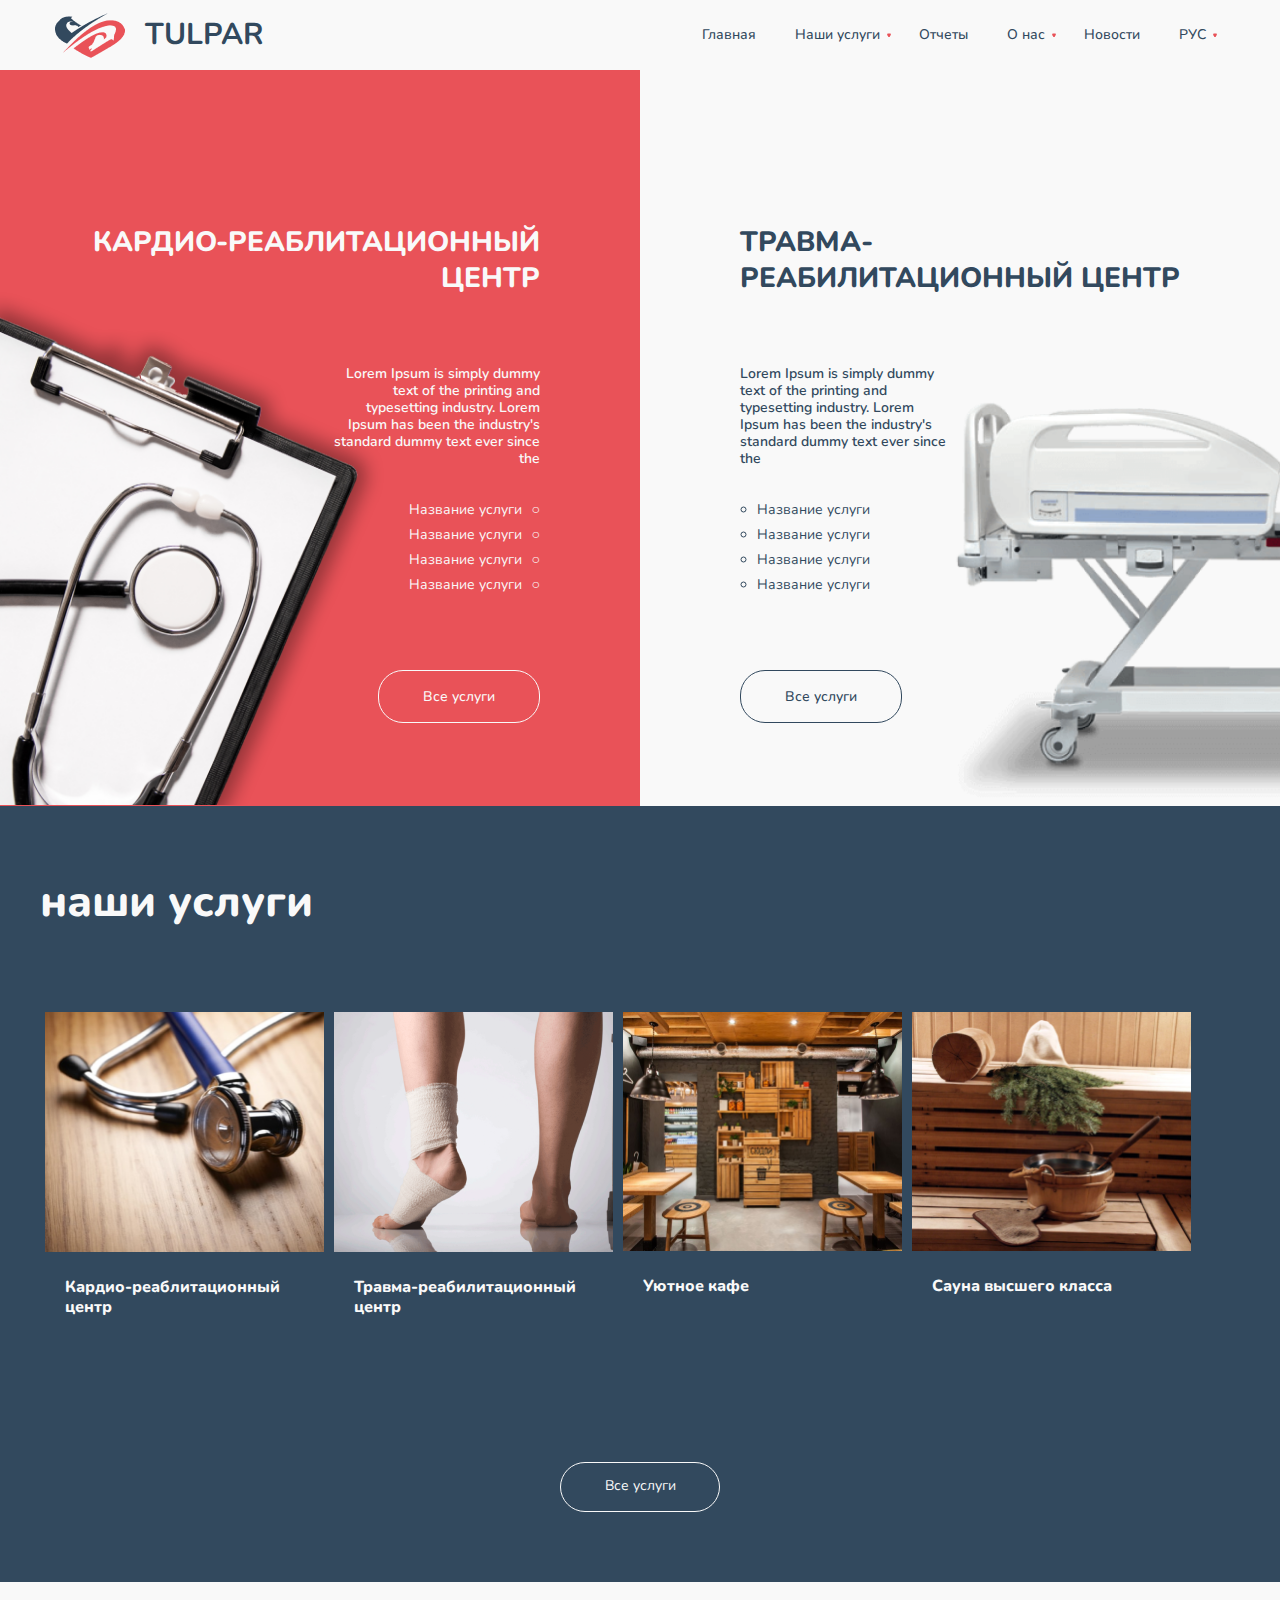
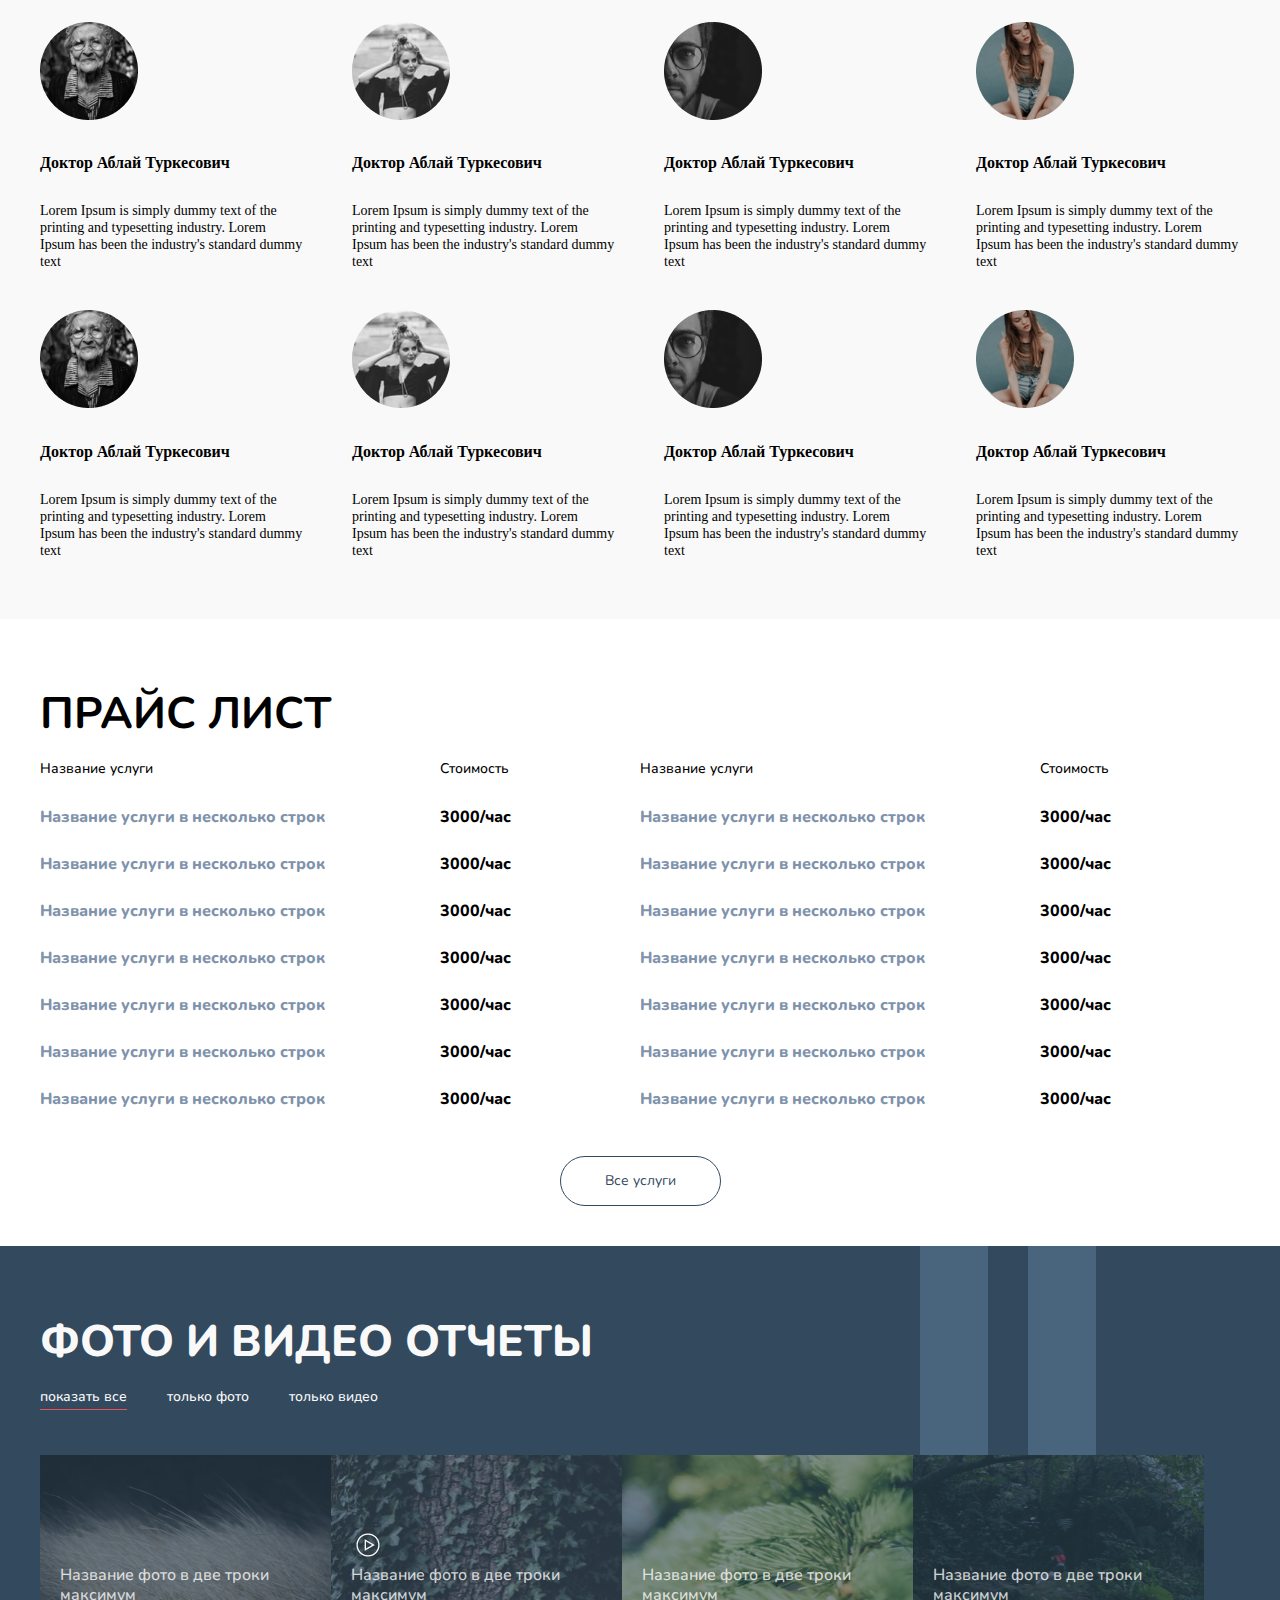
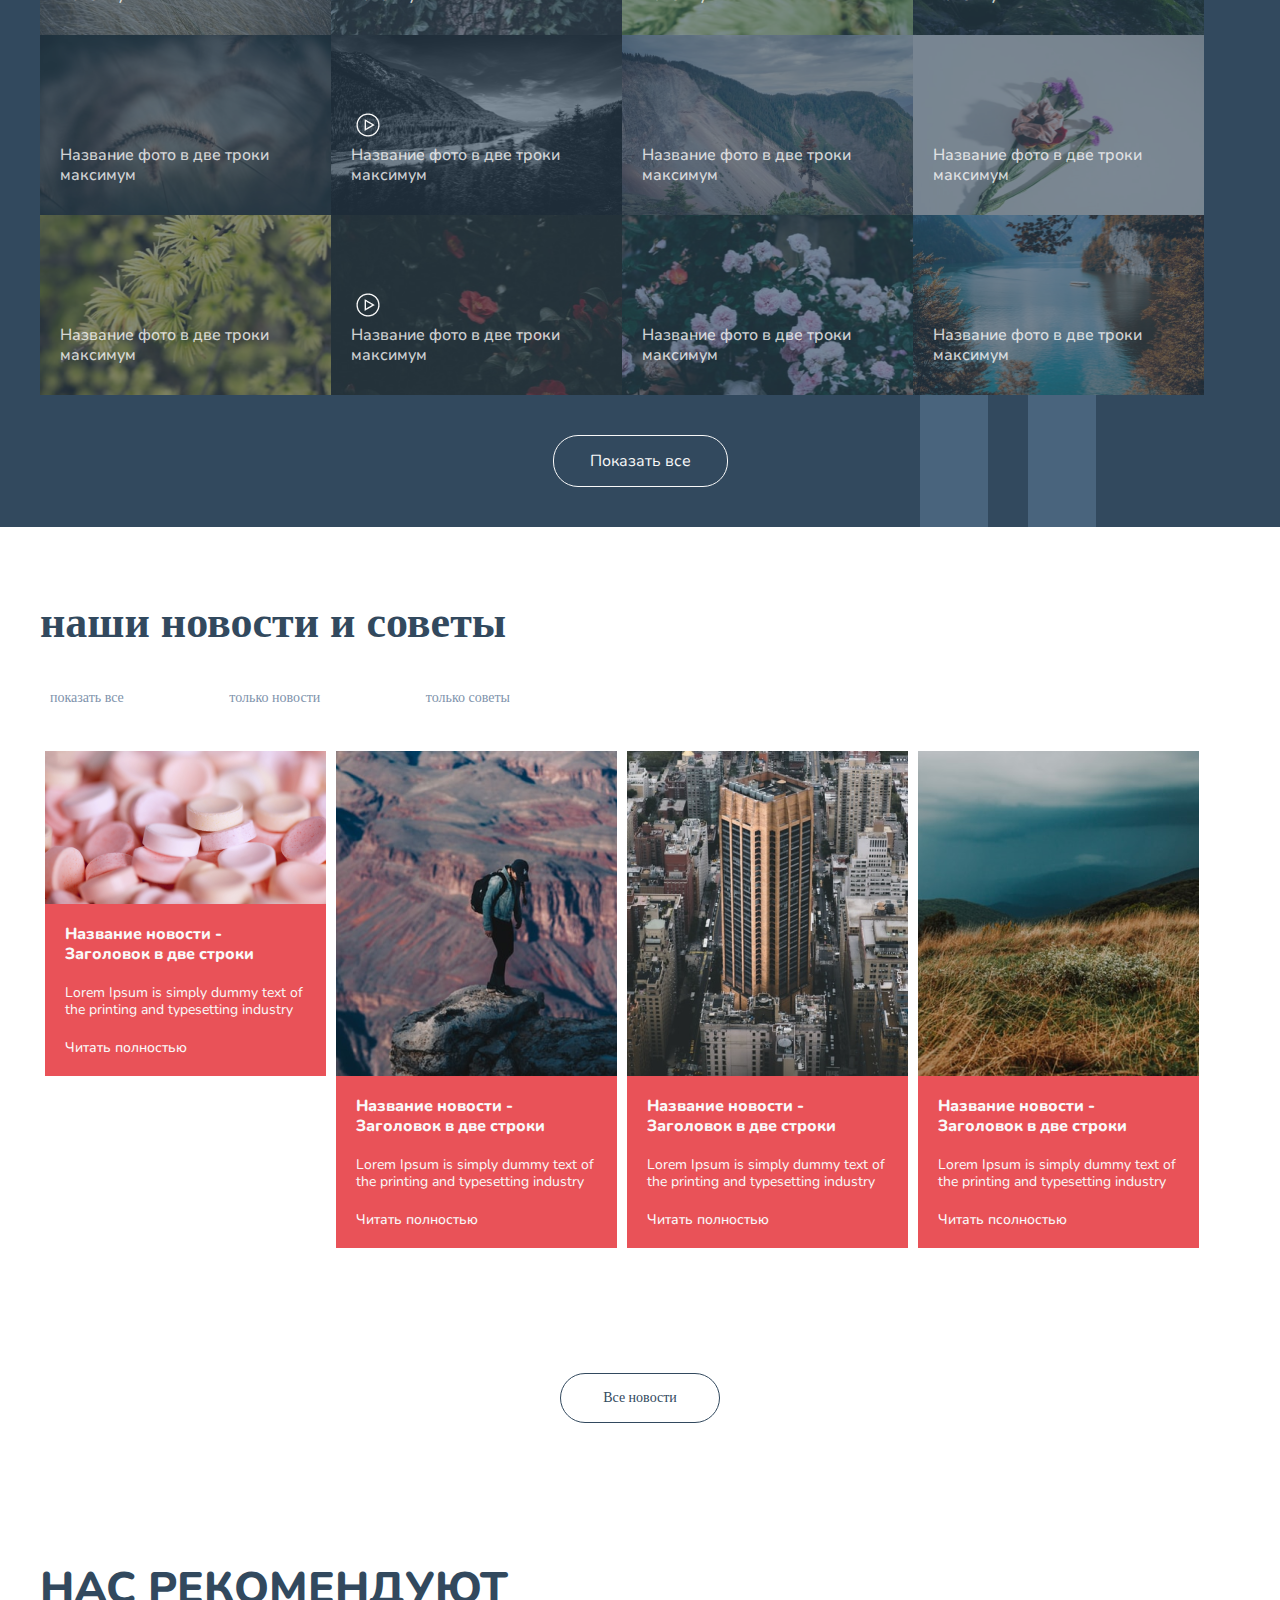
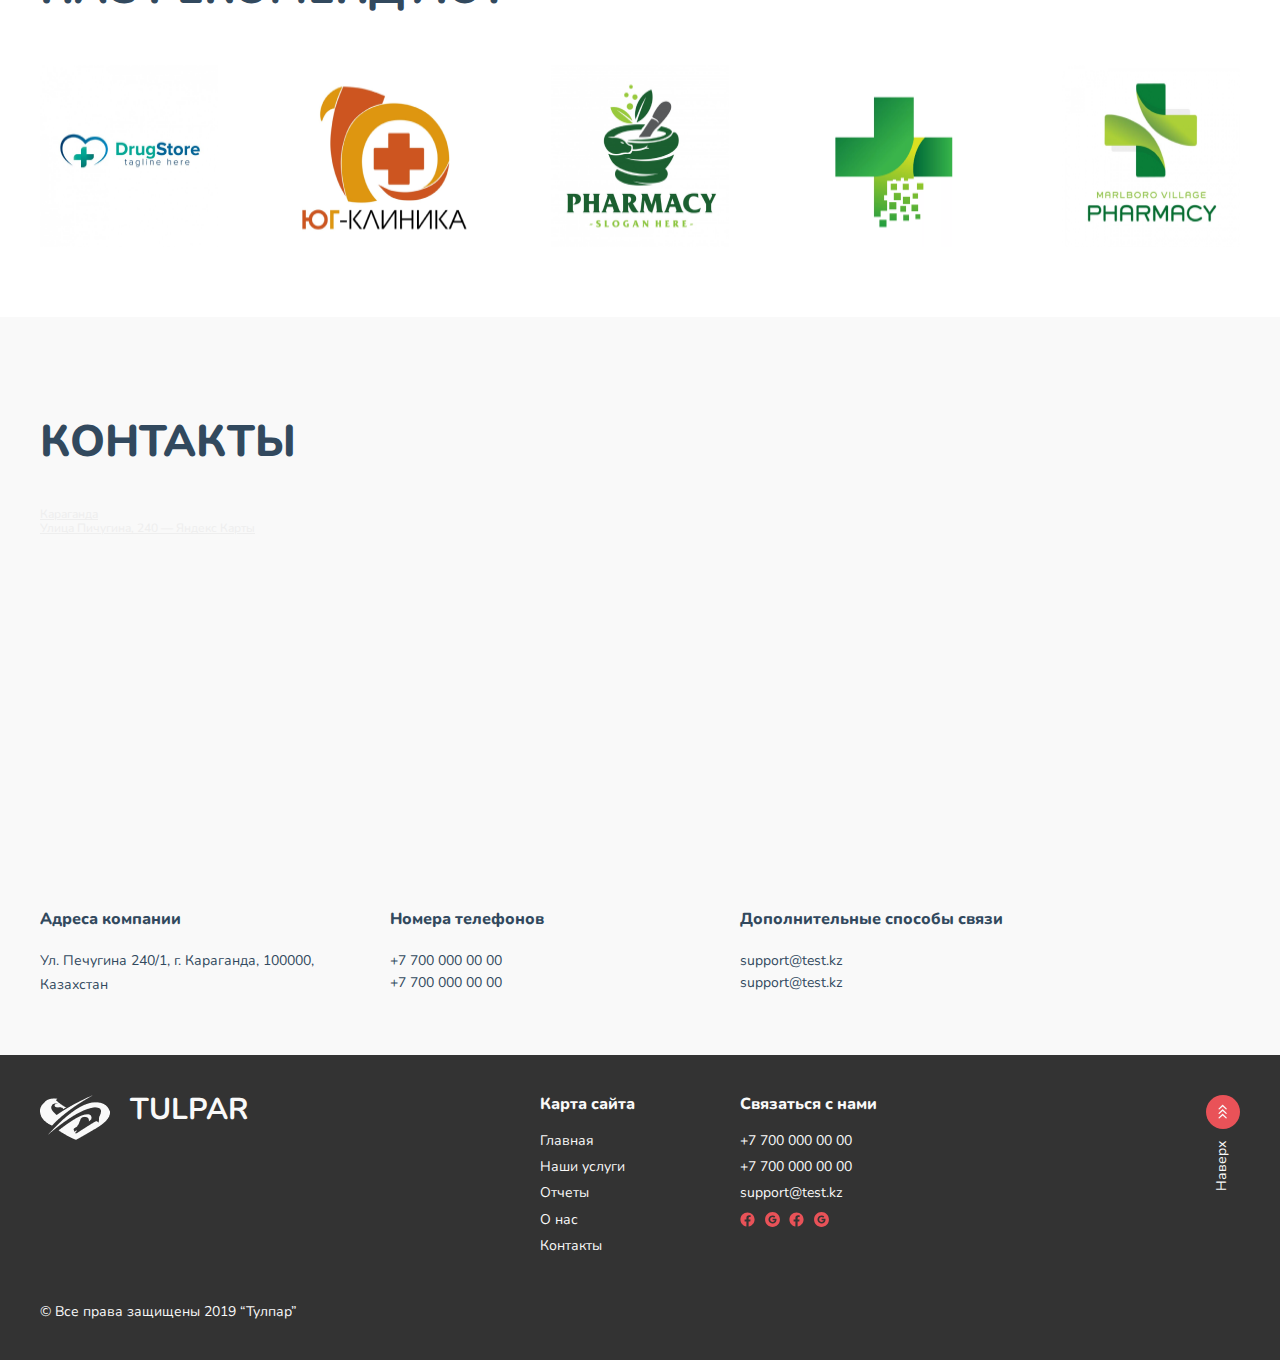
==== commit 045d80bb: "fixed bugs" ====
--- a/index.html
+++ b/index.html
@@ -49,8 +49,7 @@
                 <li>
                   <a href="about_us.html" class="arrow">О нас</a>
                   <ul class="submenu">
-                    <li><a href="#">#</a></li>
-                    <li><a href="#">#</a></li>
+                    <li><a href="specialists.html">Наши специалисты</a></li>
                   </ul>
                 </li>
                 <li><a href="#">Новости</a></li>
@@ -76,39 +75,39 @@
     <main class="main_header">
       <div class="header_container">
         <div class="header_left">
-          <h1 class="header_left_h1">Кардио-реаблитационный центр</h1>
-          <p class="header_left_p">
-            Lorem Ipsum is simply dummy text of the printing and typesetting
-            industry. Lorem Ipsum has been the industry's standard dummy text
-            ever since the
-          </p>
-          <ul class="header-ul">
-            <li class="li_left">Название услуги</li>
-            <li class="li_left">Название услуги</li>
-            <li class="li_left">Название услуги</li>
-            <li class="li_left">Название услуги</li>
-          </ul>
-          <button class="header_left_button">
-            <a href="#">Все услуги</a>
-          </button>
+          <div class="left_body">
+            <h1 class="header_left_h1">Кардио-реаблитационный центр</h1>
+            <p class="header_left_p">
+              Lorem Ipsum is simply dummy text of the printing and typesetting
+              industry. Lorem Ipsum has been the industry's standard dummy text
+              ever since the
+            </p>
+            <ul class="header-ul">
+              <li class="li_left">Название услуги</li>
+              <li class="li_left">Название услуги</li>
+              <li class="li_left">Название услуги</li>
+              <li class="li_left">Название услуги</li>
+            </ul>
+            <a href="#" class="header_left_button">Все услуги</a>
+          </div>
         </div>
 
         <div class="header_right">
-          <h1 class="header_right_h1">Травма-реабилитационный центр</h1>
-          <p class="header_right_p">
-            Lorem Ipsum is simply dummy text of the printing and typesetting
-            industry. Lorem Ipsum has been the industry's standard dummy text
-            ever since the
-          </p>
-          <ul class="header-ul">
-            <li>Название услуги</li>
-            <li>Название услуги</li>
-            <li>Название услуги</li>
-            <li>Название услуги</li>
-          </ul>
-          <button class="header_right_button">
-            <a href="#">Все услуги</a>
-          </button>
+          <div class="right_body">
+            <h1 class="header_right_h1">Травма-реабилитационный центр</h1>
+            <p class="header_right_p">
+              Lorem Ipsum is simply dummy text of the printing and typesetting
+              industry. Lorem Ipsum has been the industry's standard dummy text
+              ever since the
+            </p>
+            <ul class="header-ul right_ul">
+              <li>Название услуги</li>
+              <li>Название услуги</li>
+              <li>Название услуги</li>
+              <li>Название услуги</li>
+            </ul>
+            <a href="#" class="header_right_button">Все услуги</a>
+          </div>
         </div>
       </div>
     </main>
@@ -392,76 +391,76 @@
                   <img src="assets/images/image7.png" alt="nature" />
                   <p class="title_image">Название фото в две троки максимум</p>
                   <div class="overlay"></div>
-                  <div class="zoom_button"><a href="#"> Увеличить </a></div>
+                  <div class="zoom_button">Увеличить</div>
                 </div>
                 <div class="item_image">
                   <img src="assets/images/image8.png" alt="nature" />
                   <div class="item_video"></div>
                   <p class="title_image">Название фото в две троки максимум</p>
                   <div class="overlay"></div>
-                  <div class="zoom_button"><a href="#"> Увеличить </a></div>
+                  <div class="zoom_button">Увеличить</div>
                 </div>
                 <div class="item_image">
                   <img src="assets/images/image9.png" alt="nature" />
                   <p class="title_image">Название фото в две троки максимум</p>
                   <div class="overlay"></div>
-                  <div class="zoom_button"><a href="#"> Увеличить </a></div>
+                  <div class="zoom_button">Увеличить</div>
                 </div>
                 <div class="item_image">
                   <img src="assets/images/image9_10.png" alt="nature" />
                   <p class="title_image">Название фото в две троки максимум</p>
                   <div class="overlay"></div>
-                  <div class="zoom_button"><a href="#"> Увеличить </a></div>
+                  <div class="zoom_button">Увеличить</div>
                 </div>
                 <div class="item_image">
                   <img src="assets/images/image10.png" alt="nature" />
                   <p class="title_image">Название фото в две троки максимум</p>
                   <div class="overlay"></div>
-                  <div class="zoom_button"><a href="#"> Увеличить </a></div>
+                  <div class="zoom_button">Увеличить</div>
                 </div>
                 <div class="item_image">
                   <img src="assets/images/image11.png" alt="nature" />
                   <div class="item_video"></div>
                   <p class="title_image">Название фото в две троки максимум</p>
                   <div class="overlay"></div>
-                  <div class="zoom_button"><a href="#"> Увеличить </a></div>
+                  <div class="zoom_button">Увеличить</div>
                 </div>
                 <div class="item_image">
                   <img src="assets/images/image12.png" alt="nature" />
                   <p class="title_image">Название фото в две троки максимум</p>
                   <div class="overlay"></div>
-                  <div class="zoom_button"><a href="#"> Увеличить </a></div>
+                  <div class="zoom_button">Увеличить</div>
                 </div>
                 <div class="item_image">
                   <img src="assets/images/image13.png" alt="flowers" />
                   <p class="title_image">Название фото в две троки максимум</p>
                   <div class="overlay"></div>
-                  <div class="zoom_button"><a href="#"> Увеличить </a></div>
+                  <div class="zoom_button">Увеличить</div>
                 </div>
                 <div class="item_image">
                   <img src="assets/images/image14.png" alt="flowers" />
                   <p class="title_image">Название фото в две троки максимум</p>
                   <div class="overlay"></div>
-                  <div class="zoom_button"><a href="#"> Увеличить </a></div>
+                  <div class="zoom_button">Увеличить</div>
                 </div>
                 <div class="item_image">
                   <img src="assets/images/image15.png" alt="flowers" />
                   <div class="item_video"></div>
                   <p class="title_image">Название фото в две троки максимум</p>
                   <div class="overlay"></div>
-                  <div class="zoom_button"><a href="#"> Увеличить </a></div>
+                  <div class="zoom_button">Увеличить</div>
                 </div>
                 <div class="item_image">
                   <img src="assets/images/image16.png" alt="flowers" />
                   <p class="title_image">Название фото в две троки максимум</p>
                   <div class="overlay"></div>
-                  <div class="zoom_button"><a href="#"> Увеличить </a></div>
+                  <div class="zoom_button">Увеличить</div>
                 </div>
                 <div class="item_image">
                   <img src="assets/images/image17.png" alt="nature" />
                   <p class="title_image">Название фото в две троки максимум</p>
                   <div class="overlay"></div>
-                  <div class="zoom_button"><a href="#"> Увеличить </a></div>
+                  <div class="zoom_button">Увеличить</div>
                 </div>
               </div>
 
@@ -550,11 +549,8 @@
                 </div>
               </div>
             </div>
-
             <div class="button__container">
-              <button class="tab-container_button">
-                <a href="#">Показать все</a>
-              </button>
+              <button class="tab-container_button">Показать все</button>
             </div>
           </div>
         </div>
--- a/assets/styles/style.css
+++ b/assets/styles/style.css
@@ -44,13 +44,14 @@
 }
 
 .navbar {
+  /* margin: -70px; */
+  /* background: transparent; */
   background: #f9f9f9;
 }
 
 .container_navbar {
   display: flex;
   justify-content: space-between;
-  background: #f9f9f9;
 }
 
 .menu_body {
@@ -82,7 +83,7 @@
 .menu a:hover {
   background: #32495e;
   color: #f9f9f9;
-  transition: 0.2s ease;
+  transition: 0.5s ease;
 }
 
 .menu li ul {
@@ -254,8 +255,16 @@
   text-decoration: none;
 }
 
+.left_body {
+  padding: 135px 100px 100px 0;
+}
+.right_body {
+  padding: 135px 0 100px 100px;
+}
+
 .header_left {
   flex-grow: 1;
+  /* flex-basis: 50vw; */
   text-align: right;
   background: url(../images/image1.png) no-repeat;
   background-position: left bottom;
@@ -264,6 +273,7 @@
 }
 
 .header_right {
+  /* flex-basis: 50vw; */
   flex-grow: 1;
   background: url(../images/image2.png) no-repeat;
   background-position: right bottom;
@@ -273,7 +283,7 @@
 
 .header_left_h1,
 .header_right_h1 {
-  margin: 135px 0 50px 0;
+  width: 85%;
   font-weight: 800;
   font-size: 28px;
   line-height: 36px;
@@ -281,41 +291,39 @@
 }
 
 .header_left_h1 {
-  padding: 0 100px 0 15%;
-}
-
-.header_right_h1 {
-  padding: 0 15% 0 100px;
+  margin-left: auto;
 }
 
 .header_left_p,
 .header_right_p {
+  padding-top: 50px;
   font-weight: 600;
   font-size: 14px;
   line-height: 17px;
 }
 
 .header_left_p {
-  width: 30%;
-  padding: 0 100px 0 55%;
+  width: calc(50vw - 80%);
+  margin-left: auto;
 }
 
 .header_right_p {
-  width: 30%;
-  padding: 0 50% 0 100px;
+  width: calc(50vw - 80%);
 }
 
 .header-ul {
-  margin: 30px 0 95px 0;
-  padding: 0 0 0 117px;
+  margin: 30px 0 90px 0;
+  /* padding: 0 0 0 117px; */
   font-weight: 400;
   font-size: 14px;
   line-height: 1.8;
   list-style-type: circle;
 }
+.right_ul {
+  padding-left: 17px;
+}
 
 .li_left {
-  padding-right: 100px;
   list-style: none;
   text-align: right;
 }
@@ -325,27 +333,13 @@
   padding-left: 10px;
 }
 
-.header_container button {
+.header_left_button,
+.header_right_button {
   box-sizing: border-box;
   border-radius: 25px;
   padding: 16px 44px;
   text-align: center;
   background-color: unset;
-}
-
-.header_left button:hover {
-  background-color: #f9f9f926;
-  /* color: #e95258; */
-  transition: 0.2s ease;
-}
-
-.header_left_button {
-  margin: 0 100px 100px 0;
-  border: 1px solid #f9f9f9;
-}
-
-.header_left_button a,
-.header_right_button a {
   font-family: "Nunito", sans-serif;
   font-style: normal;
   font-weight: 500;
@@ -353,27 +347,32 @@
   line-height: 17px;
 }
 
-.header_left_button a {
+.header_left_button {
+  border: 1px solid #f9f9f9;
   color: #f9f9f9;
 }
-.header_right_button a {
+
+.header_left_button:hover {
+  background-color: #f9f9f9;
+  color: #e95258;
+  transition: 0.5s ease;
+}
+
+.header_right_button {
+  border: 1px solid #32495e;
   color: #32495e;
 }
 
-.header_right_button {
-  margin: 0 0 100px 100px;
-  border: 1px solid #32495e;
-}
-
 .header_right_button:hover {
-  background: #e9525727;
-  /* color: #f1f6ff; */
-  transition: 0.2s ease;
+  background: #e95257;
+  color: #f1f6ff;
+  transition: 0.5s ease;
 }
 
 @media screen and (max-width: 1200px) {
-  .header_left_p {
-    padding: 0 100px 0 51%;
+  .header_left_p,
+  .header_right_p {
+    width: calc(50vw - 60%);
   }
 }
 
@@ -383,62 +382,42 @@
     background-position: left bottom;
     background-size: 40%;
   }
-
   .header_right {
     background: url(../images/image2_2.png) no-repeat;
     background-position: right bottom;
     background-size: 55%;
   }
-
+  .left_body {
+    padding: 86px 48px 100px 0;
+  }
+  .right_body {
+    padding: 86px 0 100px 48px;
+  }
   .header_left_h1,
   .header_right_h1 {
     font-size: 18px;
     line-height: 24px;
-    margin: 86px 0 26px 0;
-  }
-
-  .header_left_h1 {
-    padding: 0 48px 0 15px;
-  }
-
-  .header_right_h1 {
-    padding: 0 15px 0 48px;
-  }
-
+  }
   .header_left_p,
   .header_right_p {
-    margin: 0 0 20px 0;
+    padding: 26px 0;
     font-size: 12px;
     line-height: 15px;
   }
-
-  .header_left_p {
-    width: 70%;
-    padding: 0 48px 0 15%;
-  }
-
+  .header_left_p,
   .header_right_p {
-    width: 70%;
-    padding: 0 15% 0 48px;
-  }
-
+    width: calc(50vw - 50%);
+  }
   .header-ul {
-    margin: 26px 0 46px 0;
-    padding: 0 0 0 65px;
+    margin: 0 0 46px 0;
     font-size: 12px;
     line-height: 1.8;
   }
-
-  .li_left {
-    padding-right: 48px;
-  }
-
-  .header_left_button {
-    margin-right: 48px;
-  }
-
+  .header_left_button,
   .header_right_button {
-    margin-left: 48px;
+    padding: 13px 30px;
+    font-size: 12px;
+    line-height: 15px;
   }
 }
 
@@ -447,57 +426,47 @@
     flex-wrap: wrap;
     background: linear-gradient(#e95258 50%, #f9f9f9 50%);
   }
-
   .header_left,
   .header_right {
     text-align: left;
     background-image: none;
   }
+  .left_body,
+  .right_body {
+    padding: 30px 15px;
+  }
 
   .header_left_h1,
   .header_right_h1 {
+    margin: 0;
     font-size: 16px;
     line-height: 24px;
-    padding: 0 15px;
-    margin: 30px 0 15px 0;
-  }
-
+  }
   .header_left_p,
   .header_right_p {
     width: 90%;
-    margin: 0 0 20px 0;
-    padding: 0 15px;
+    margin: 0;
     font-size: 12px;
     line-height: 15px;
   }
-
   .header-ul {
-    margin: 25px 0 30px 0;
-    padding: 0 0 0 30px;
+    /* margin: 25px 0 30px 0; */
+    padding: 0 0 0 17px;
     font-size: 12px;
     line-height: 15px;
   }
-
   .header-ul li {
     margin-bottom: 8px;
   }
-
   .li_left {
     list-style: circle;
     text-align: left;
   }
-
   .li_left:after {
     content: none;
   }
-
   .header_left_button,
   .header_right_button {
-    margin: 0 0 30px 15px;
-  }
-
-  .header_left_button a,
-  .header_right_button a {
     font-size: 12px;
     line-height: 15px;
   }
@@ -1305,10 +1274,6 @@
   background: #49647d;
 }
 
-.tab-container {
-  padding: 0 15px;
-}
-
 .tab-container h1 {
   margin: 0;
   font-weight: 800;
@@ -1422,13 +1387,9 @@
   padding: 21px 45px;
   margin: 60px 67px;
   background: #32495e9a;
-  /* opacity: 0.6; */
   border: 2px solid #f9f9f9b1;
   box-sizing: border-box;
   border-radius: 54px;
-}
-
-.zoom_button a {
   font-style: normal;
   font-weight: 500;
   font-size: 14px;
@@ -1436,15 +1397,13 @@
   text-align: center;
   text-decoration: none;
   color: #f9f9f9;
-  z-index: 1;
+  cursor: pointer;
+  /* z-index: 1; */
 }
 
 .item_image:hover .zoom_button {
   display: block;
-}
-
-.item_image:hover .zoom_button a {
-  opacity: 1;
+  /* opacity: 1; */
 }
 
 .button__container {
@@ -1452,22 +1411,19 @@
 }
 
 .tab-container_button {
-  margin: 40px 0;
+  margin: 40px auto;
   padding: 16px 36px;
   border: 1px solid #f9f9f9;
   box-sizing: border-box;
   border-radius: 25px;
   background-color: unset;
-}
-
-.tab-container_button a {
-  text-decoration: none;
   color: #f9f9f9;
+  cursor: pointer;
 }
 
 .tab-container_button:hover {
   background-color: #e95258;
-  transition: 0.2s;
+  transition: 0.5s;
 }
 
 @media screen and (max-width: 1400px) {
